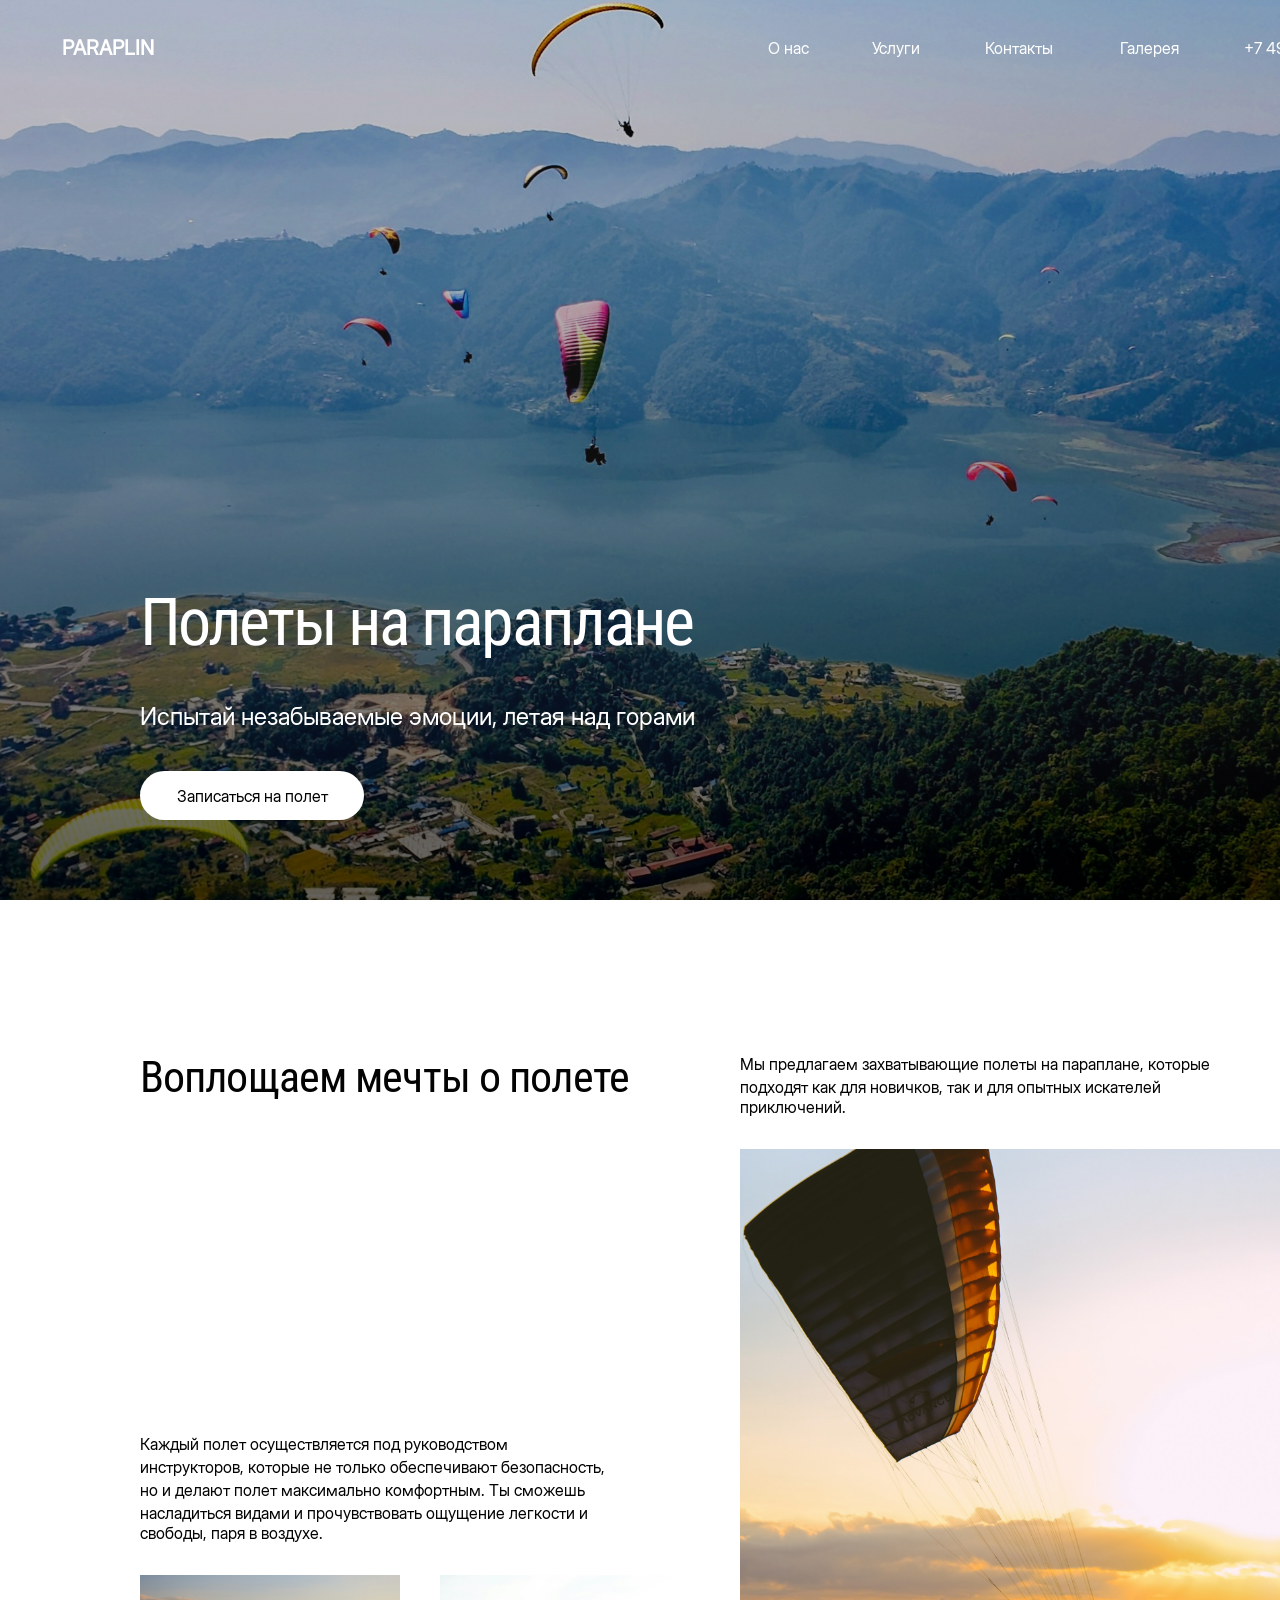
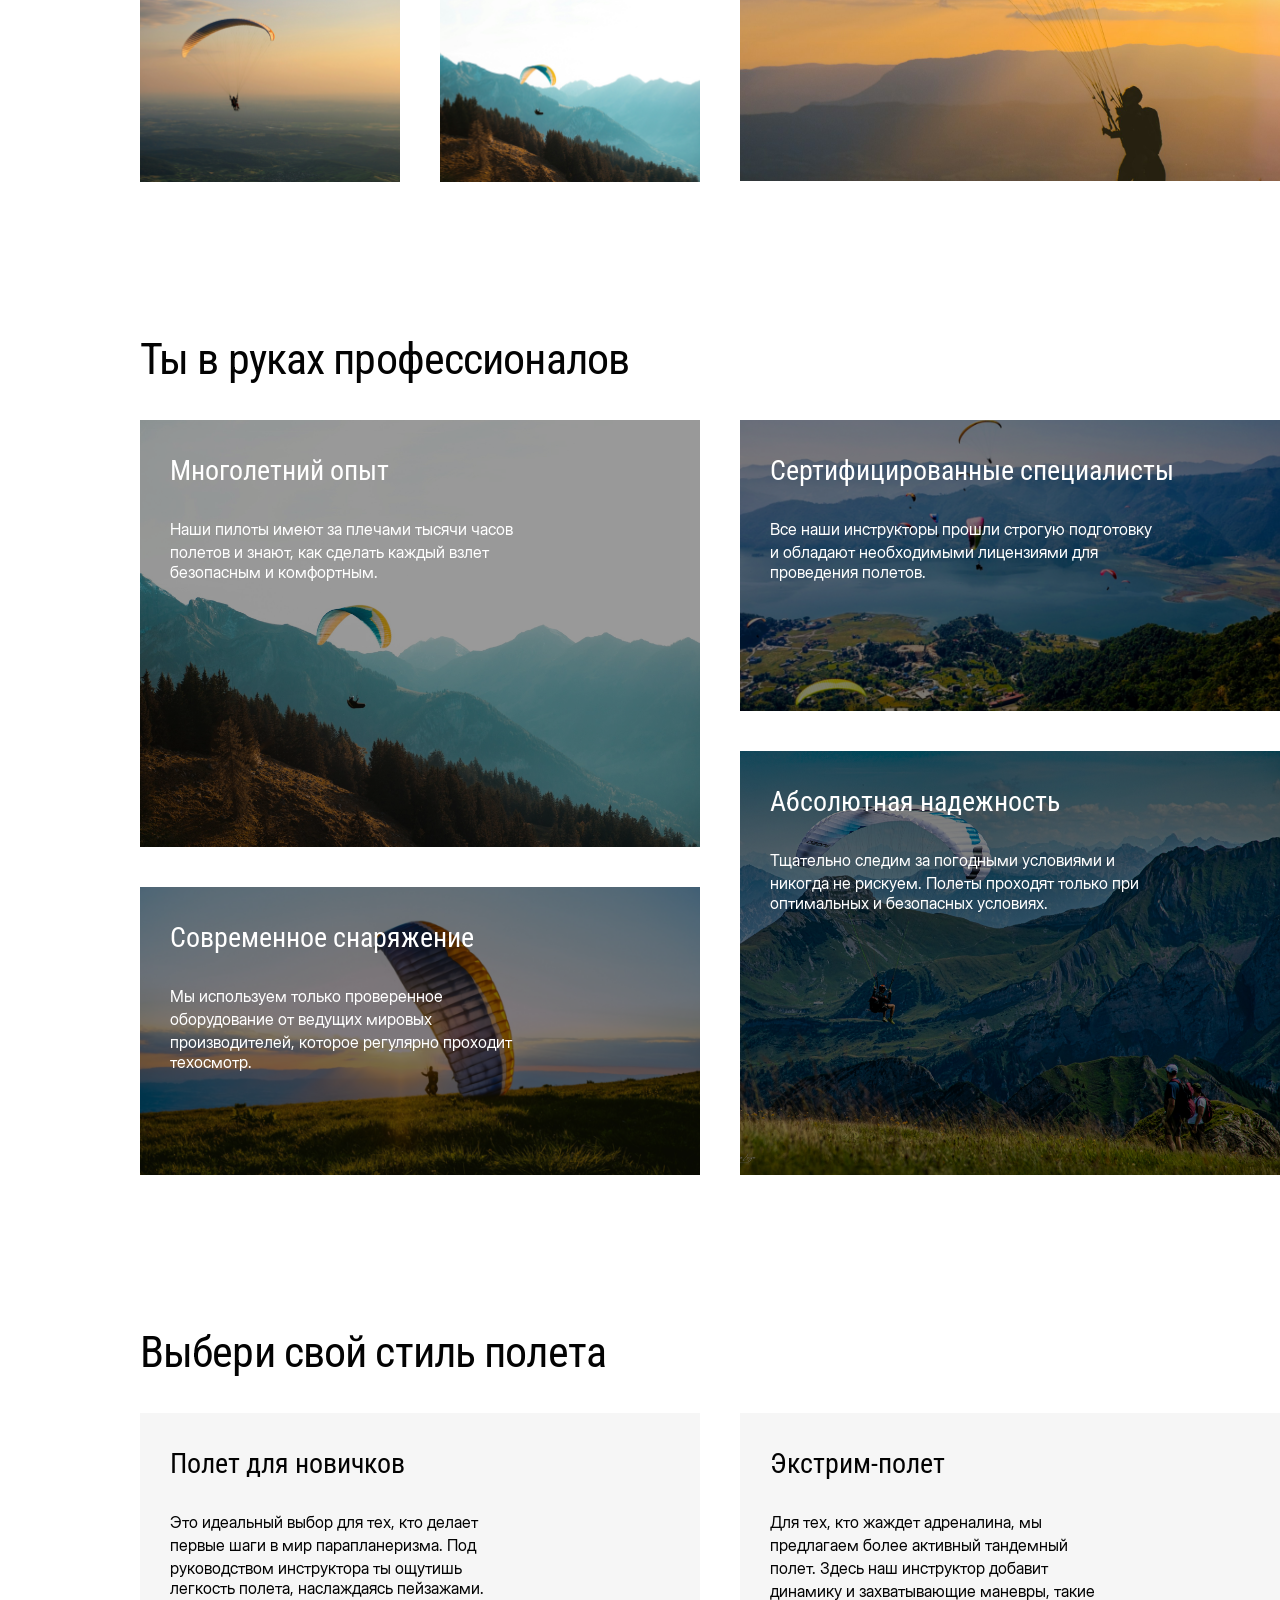
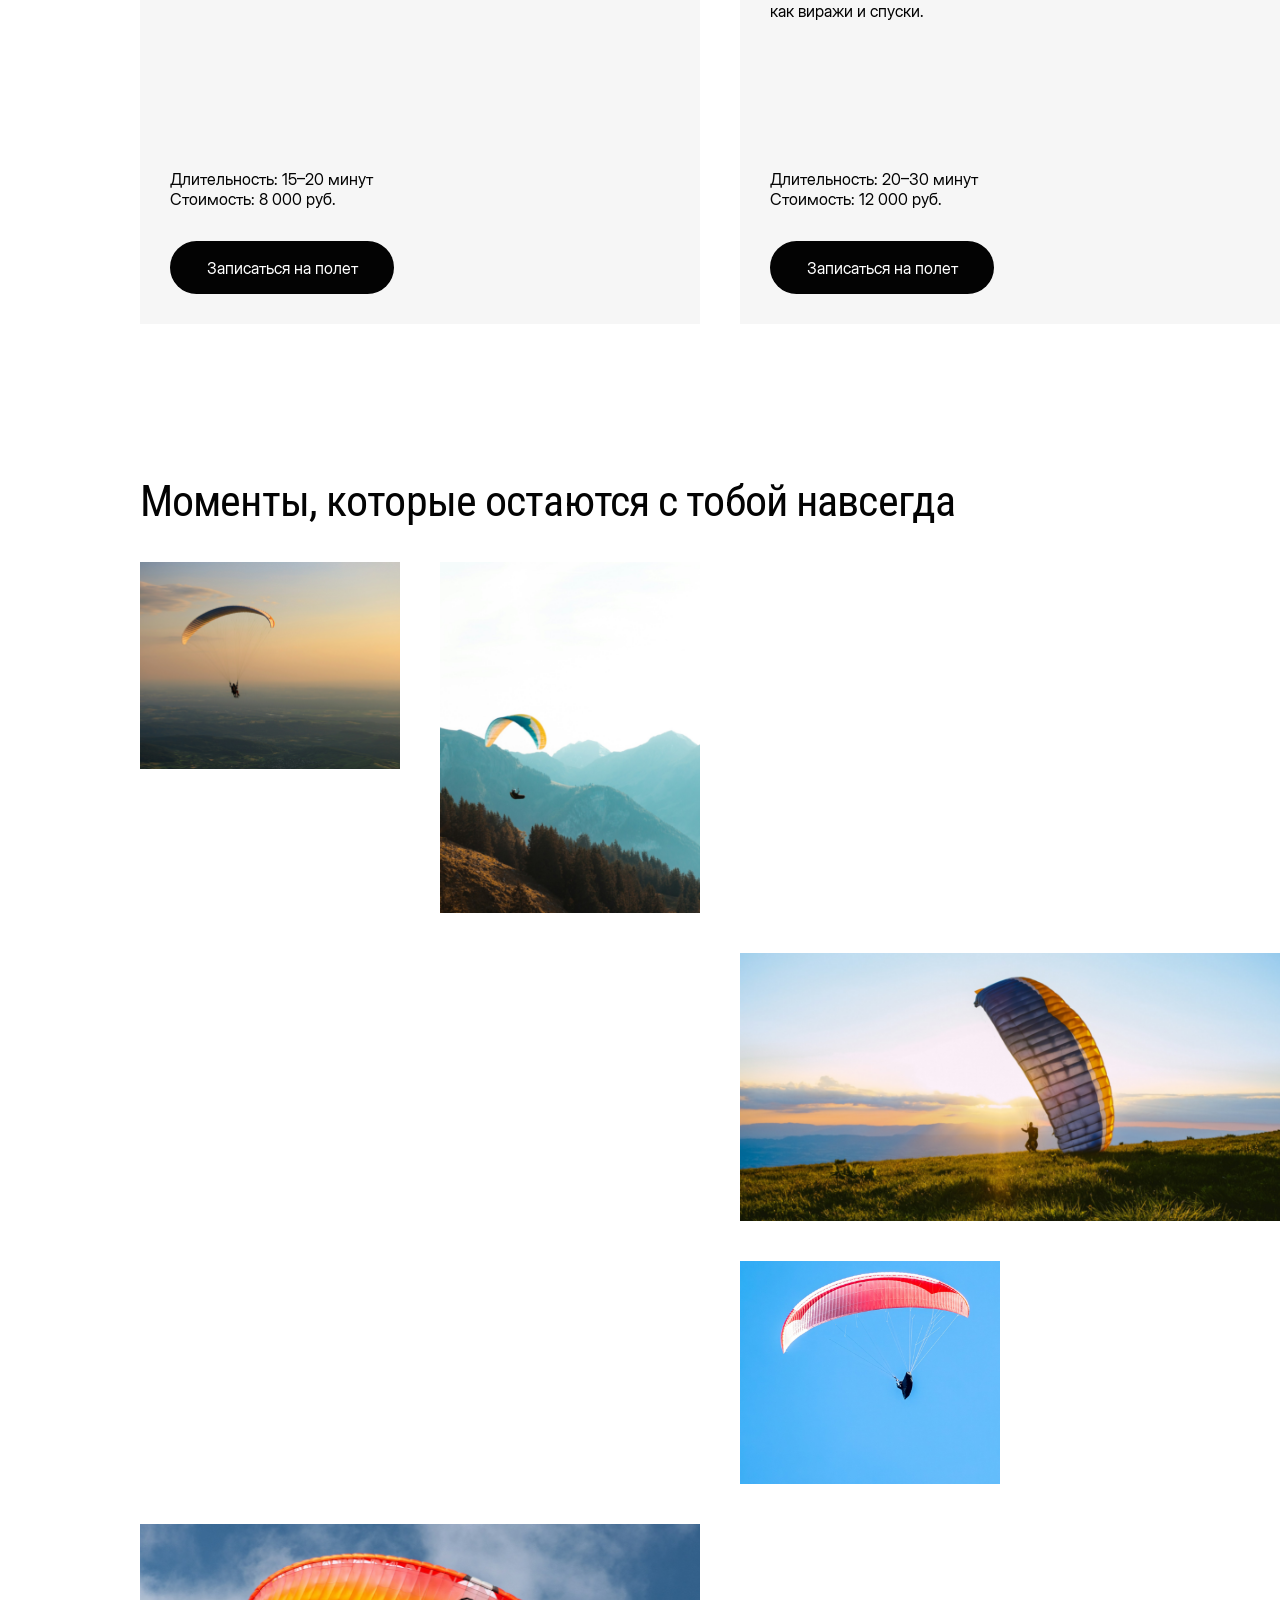
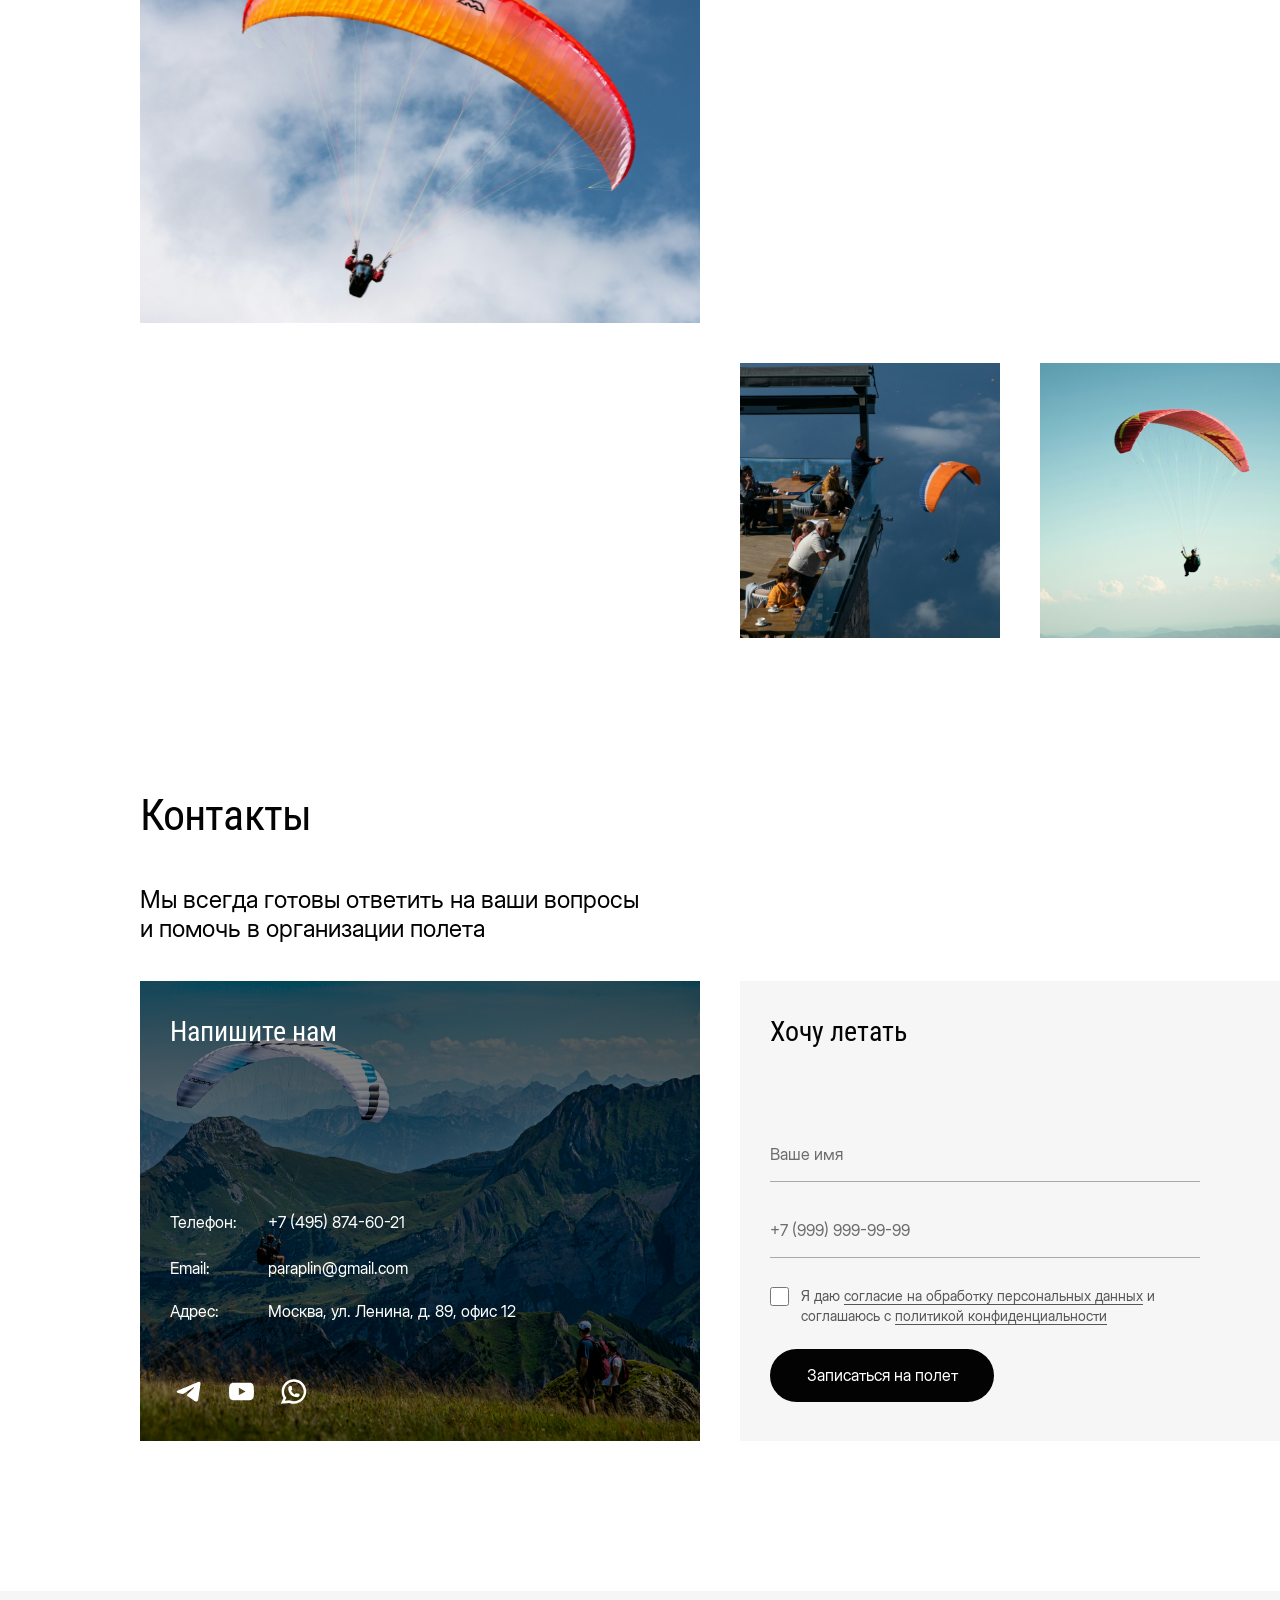
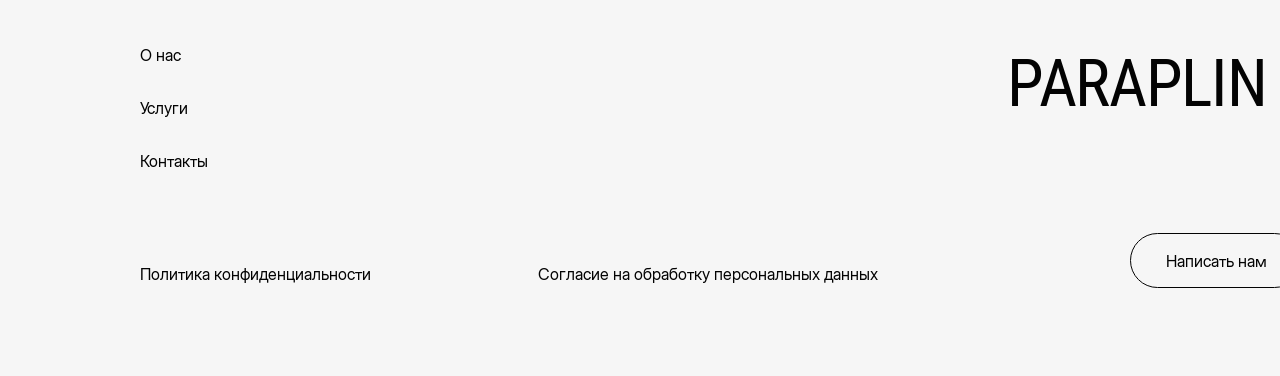
==== index.html @ c5537056 "Publish PARAPLIN desktop site" ====
<!doctype html><html lang="ru"><meta charset="utf-8"><meta name="viewport" content="width=1440"><title>PARAPLIN — полеты на параплане</title><link rel="stylesheet" href="style.css?v=4"><object class="hero-image" data="hero.svg" aria-hidden="true" tabindex="-1"></object><main><object class="art" data="art.svg" aria-hidden="true" tabindex="-1"></object><div class="anchor" id="about" style="top:845px"></div><div class="anchor" id="services" style="top:2735px"></div><div class="anchor" id="gallery" style="top:3480px"></div><div class="anchor" id="contact" style="top:5400px"></div><h1 class="copy hero-copy" style="left:140.0px;top:498.059px;font-size:66.0px;font-weight:400;color:white;font-family:Roboto Condensed,Arial,sans-serif;letter-spacing:-0.04em"><span style="left:0.0px;top:0.0px">Полеты на параплане</span></h1><p class="copy hero-copy" style="left:140.0px;top:578.227px;font-size:24.0px;font-weight:400;color:white;font-family:Inter,Arial,sans-serif;letter-spacing:0em"><span style="left:0.0px;top:0.0px">Испытай незабываемые эмоции, летая над горами</span></p><button type="button" data-book class="pill positioned-pill hero-copy" style="left:140px;top:624px;height:49px">Записаться на полет</button><a href="./" class="copy hero-copy" style="left:62.0px;top:55.2727px;font-size:20.0px;font-weight:bold;color:white;font-family:Inter,Arial,sans-serif;letter-spacing:0em"><span style="left:0.0px;top:0.0px">PARAPLIN</span></a><a href="#about" class="copy hero-copy" style="left:768.0px;top:53.8182px;font-size:16.0px;font-weight:400;color:white;font-family:Inter,Arial,sans-serif;letter-spacing:0em"><span style="left:0.0px;top:0.0px">О нас</span></a><a href="#services" class="copy hero-copy" style="left:872.0px;top:53.8182px;font-size:16.0px;font-weight:400;color:white;font-family:Inter,Arial,sans-serif;letter-spacing:0em"><span style="left:0.0px;top:0.0px">Услуги</span></a><a href="#contact" class="copy hero-copy" style="left:985.0px;top:53.8182px;font-size:16.0px;font-weight:400;color:white;font-family:Inter,Arial,sans-serif;letter-spacing:0em"><span style="left:0.0px;top:0.0px">Контакты</span></a><a href="#gallery" class="copy hero-copy" style="left:1120.0px;top:53.8182px;font-size:16.0px;font-weight:400;color:white;font-family:Inter,Arial,sans-serif;letter-spacing:0em"><span style="left:0.0px;top:0.0px">Галерея</span></a><a href="tel:+74997655645" class="copy hero-copy" style="left:1244.0px;top:53.8182px;font-size:16.0px;font-weight:400;color:white;font-family:Inter,Arial,sans-serif;letter-spacing:0em"><span style="left:0.0px;top:0.0px">+7 499 765 56 45 </span></a><p class="copy body-copy" style="left:740.0px;top:920.318px;font-size:16.0px;font-weight:400;color:#030303;font-family:Inter,Arial,sans-serif;letter-spacing:0em"><span style="left:0.0px;top:0.0px">Мы предлагаем захватывающие полеты на параплане, которые </span><span style="left:0.0px;top:23.0px">подходят как для новичков, так и для опытных искателей </span><span style="left:0.0px;top:46.0px">приключений. </span></p><p class="copy body-copy" style="left:140.0px;top:1300.32px;font-size:16.0px;font-weight:400;color:#030303;font-family:Inter,Arial,sans-serif;letter-spacing:0em"><span style="left:0.0px;top:0.0px">Каждый полет осуществляется под руководством </span><span style="left:0.0px;top:23.0px">инструкторов, которые не только обеспечивают безопасность, </span><span style="left:0.0px;top:46.0px">но и делают полет максимально комфортным. Ты сможешь </span><span style="left:0.0px;top:69.0px">насладиться видами и прочувствовать ощущение легкости и </span><span style="left:0.0px;top:92.0px">свободы, паря в воздухе.</span></p><h2 class="copy body-copy" style="left:140.0px;top:944.539px;font-size:44.0px;font-weight:400;color:#030303;font-family:Roboto Condensed,Arial,sans-serif;letter-spacing:-0.02em"><span style="left:0.0px;top:0.0px">Воплощаем мечты о полете</span></h2><h2 class="copy body-copy" style="left:140.0px;top:3568.54px;font-size:44.0px;font-weight:400;color:#030303;font-family:Roboto Condensed,Arial,sans-serif;letter-spacing:-0.02em"><span style="left:0.0px;top:0.0px">Моменты, которые остаются с тобой навсегда</span></h2><a href="#contact" class="copy body-copy" style="left:140.0px;top:5482.54px;font-size:44.0px;font-weight:400;color:#030303;font-family:Roboto Condensed,Arial,sans-serif;letter-spacing:-0.02em"><span style="left:0.0px;top:0.0px">Контакты</span></a><h2 class="copy body-copy" style="left:140.0px;top:1826.54px;font-size:44.0px;font-weight:400;color:#030303;font-family:Roboto Condensed,Arial,sans-serif;letter-spacing:-0.02em"><span style="left:0.0px;top:0.0px">Ты в руках профессионалов</span></h2><h2 class="copy body-copy" style="left:140.0px;top:2819.54px;font-size:44.0px;font-weight:400;color:#030303;font-family:Roboto Condensed,Arial,sans-serif;letter-spacing:-0.02em"><span style="left:0.0px;top:0.0px">Выбери свой стиль полета</span></h2><p class="copy body-copy" style="left:170.0px;top:1985.32px;font-size:16.0px;font-weight:400;color:white;font-family:Inter,Arial,sans-serif;letter-spacing:0em"><span style="left:0.0px;top:0.0px">Наши пилоты имеют за плечами тысячи часов </span><span style="left:0.0px;top:23.0px">полетов и знают, как сделать каждый взлет </span><span style="left:0.0px;top:46.0px">безопасным и комфортным.</span></p><p class="copy body-copy" style="left:170.0px;top:2452.32px;font-size:16.0px;font-weight:400;color:white;font-family:Inter,Arial,sans-serif;letter-spacing:0em"><span style="left:0.0px;top:0.0px">Мы используем только проверенное </span><span style="left:0.0px;top:23.0px">оборудование от ведущих мировых </span><span style="left:0.0px;top:46.0px">производителей, которое регулярно проходит </span><span style="left:0.0px;top:69.0px">техосмотр.</span></p><p class="copy body-copy" style="left:770.0px;top:1985.32px;font-size:16.0px;font-weight:400;color:white;font-family:Inter,Arial,sans-serif;letter-spacing:0em"><span style="left:0.0px;top:0.0px">Все наши инструкторы прошли строгую подготовку </span><span style="left:0.0px;top:23.0px">и обладают необходимыми лицензиями для </span><span style="left:0.0px;top:46.0px">проведения полетов.</span></p><p class="copy body-copy" style="left:770.0px;top:2316.32px;font-size:16.0px;font-weight:400;color:white;font-family:Inter,Arial,sans-serif;letter-spacing:0em"><span style="left:0.0px;top:0.0px">Тщательно следим за погодными условиями и </span><span style="left:0.0px;top:23.0px">никогда не рискуем. Полеты проходят только при </span><span style="left:0.0px;top:46.0px">оптимальных и безопасных условиях.</span></p><p class="copy body-copy" style="left:170.0px;top:1933.07px;font-size:28.0px;font-weight:400;color:white;font-family:Roboto Condensed,Arial,sans-serif;letter-spacing:0em"><span style="left:0.0px;top:0.0px">Многолетний опыт</span></p><p class="copy body-copy" style="left:170.0px;top:2400.07px;font-size:28.0px;font-weight:400;color:white;font-family:Roboto Condensed,Arial,sans-serif;letter-spacing:0em"><span style="left:0.0px;top:0.0px">Современное снаряжение</span></p><p class="copy body-copy" style="left:770.0px;top:1933.07px;font-size:28.0px;font-weight:400;color:white;font-family:Roboto Condensed,Arial,sans-serif;letter-spacing:0em"><span style="left:0.0px;top:0.0px">Сертифицированные специалисты</span></p><p class="copy body-copy" style="left:770.0px;top:2264.07px;font-size:28.0px;font-weight:400;color:white;font-family:Roboto Condensed,Arial,sans-serif;letter-spacing:0em"><span style="left:0.0px;top:0.0px">Абсолютная надежность</span></p><p class="copy body-copy" style="left:170.0px;top:2978.32px;font-size:16.0px;font-weight:400;color:#030303;font-family:Inter,Arial,sans-serif;letter-spacing:0em"><span style="left:0.0px;top:0.0px">Это идеальный выбор для тех, кто делает </span><span style="left:0.0px;top:23.0px">первые шаги в мир парапланеризма. Под </span><span style="left:0.0px;top:46.0px">руководством инструктора ты ощутишь </span><span style="left:0.0px;top:69.0px">легкость полета, наслаждаясь пейзажами.</span></p><p class="copy body-copy" style="left:170.0px;top:5881.32px;font-size:16.0px;font-weight:400;color:white;font-family:Inter,Arial,sans-serif;letter-spacing:0em"><span style="left:0.0px;top:0.0px">Телефон:</span></p><a href="tel:+74958746021" class="copy body-copy" style="left:268.0px;top:5881.32px;font-size:16.0px;font-weight:400;color:white;font-family:Inter,Arial,sans-serif;letter-spacing:0em"><span style="left:0.0px;top:0.0px">+7 (495) 874-60-21</span></a><a href="mailto:paraplin@gmail.com" class="copy body-copy" style="left:268.0px;top:5927.32px;font-size:16.0px;font-weight:400;color:white;font-family:Inter,Arial,sans-serif;letter-spacing:0em"><span style="left:0.0px;top:0.0px">paraplin@gmail.com</span></a><p class="copy body-copy" style="left:268.0px;top:5970.32px;font-size:16.0px;font-weight:400;color:white;font-family:Inter,Arial,sans-serif;letter-spacing:0em"><span style="left:0.0px;top:0.0px">Москва, ул. Ленина, д. 89, офис 12</span></p><p class="copy body-copy" style="left:170.0px;top:5927.32px;font-size:16.0px;font-weight:400;color:white;font-family:Inter,Arial,sans-serif;letter-spacing:0em"><span style="left:0.0px;top:0.0px">Email:</span></p><p class="copy body-copy" style="left:170.0px;top:5970.32px;font-size:16.0px;font-weight:400;color:white;font-family:Inter,Arial,sans-serif;letter-spacing:0em"><span style="left:0.0px;top:0.0px">Адрес:</span></p><p class="copy body-copy" style="left:770.0px;top:2978.32px;font-size:16.0px;font-weight:400;color:#030303;font-family:Inter,Arial,sans-serif;letter-spacing:0em"><span style="left:0.0px;top:0.0px">Для тех, кто жаждет адреналина, мы </span><span style="left:0.0px;top:23.0px">предлагаем более активный тандемный </span><span style="left:0.0px;top:46.0px">полет. Здесь наш инструктор добавит </span><span style="left:0.0px;top:69.0px">динамику и захватывающие маневры, такие </span><span style="left:0.0px;top:92.0px">как виражи и спуски.</span></p><p class="copy body-copy" style="left:140.0px;top:5555.23px;font-size:24.0px;font-weight:400;color:#030303;font-family:Inter,Arial,sans-serif;letter-spacing:0em"><span style="left:0.0px;top:0.0px">Мы всегда готовы ответить на ваши вопросы </span><span style="left:0.0px;top:35.0px">и помочь в организации полета</span></p><a href="#about" class="copy body-copy" style="left:140.0px;top:6314.32px;font-size:16.0px;font-weight:400;color:#030303;font-family:Inter,Arial,sans-serif;letter-spacing:0em"><span style="left:0.0px;top:0.0px">О нас </span></a><a href="./" class="copy body-copy" style="left:1007.0px;top:6359.06px;font-size:66.0px;font-weight:400;color:#030303;font-family:Roboto Condensed,Arial,sans-serif;letter-spacing:-0.02em"><span style="left:0.0px;top:0.0px">PARAPLIN</span></a><a href="#services" class="copy body-copy" style="left:140.0px;top:6367.32px;font-size:16.0px;font-weight:400;color:#030303;font-family:Inter,Arial,sans-serif;letter-spacing:0em"><span style="left:0.0px;top:0.0px">Услуги</span></a><a href="#contact" class="copy body-copy" style="left:140.0px;top:6420.32px;font-size:16.0px;font-weight:400;color:#030303;font-family:Inter,Arial,sans-serif;letter-spacing:0em"><span style="left:0.0px;top:0.0px">Контакты</span></a><a href="privacy.html" class="copy body-copy" style="left:140.0px;top:6533.32px;font-size:16.0px;font-weight:400;color:#030303;font-family:Inter,Arial,sans-serif;letter-spacing:0em"><span style="left:0.0px;top:0.0px">Политика конфиденциальности</span></a><a href="consent.html" class="copy body-copy" style="left:538.0px;top:6533.32px;font-size:16.0px;font-weight:400;color:#030303;font-family:Inter,Arial,sans-serif;letter-spacing:0em"><span style="left:0.0px;top:0.0px">Согласие на обработку персональных данных</span></a><p class="copy body-copy" style="left:170.0px;top:3235.32px;font-size:16.0px;font-weight:400;color:#030303;font-family:Inter,Arial,sans-serif;letter-spacing:0em"><span style="left:0.0px;top:0.0px">Длительность: 15–20 минут
</span><span style="left:0.0px;top:23.0px">Стоимость: 8 000 руб.</span></p><p class="copy body-copy" style="left:770.0px;top:3235.32px;font-size:16.0px;font-weight:400;color:#030303;font-family:Inter,Arial,sans-serif;letter-spacing:0em"><span style="left:0.0px;top:0.0px">Длительность: 20–30 минут
</span><span style="left:0.0px;top:23.0px">Стоимость: 12 000 руб.</span></p><p class="copy body-copy" style="left:170.0px;top:2926.07px;font-size:28.0px;font-weight:400;color:#030303;font-family:Roboto Condensed,Arial,sans-serif;letter-spacing:0em"><span style="left:0.0px;top:0.0px">Полет для новичков</span></p><p class="copy body-copy" style="left:770.0px;top:5694.07px;font-size:28.0px;font-weight:400;color:#030303;font-family:Roboto Condensed,Arial,sans-serif;letter-spacing:0em"><span style="left:0.0px;top:0.0px">Хочу летать</span></p><p class="copy body-copy" style="left:170.0px;top:5694.07px;font-size:28.0px;font-weight:400;color:white;font-family:Roboto Condensed,Arial,sans-serif;letter-spacing:0em"><span style="left:0.0px;top:0.0px">Напишите нам</span></p><p class="copy body-copy" style="left:770.0px;top:2926.07px;font-size:28.0px;font-weight:400;color:#030303;font-family:Roboto Condensed,Arial,sans-serif;letter-spacing:0em"><span style="left:0.0px;top:0.0px">Экстрим-полет</span></p><button type="button" data-book class="pill positioned-pill body-copy" style="left:170px;top:3294px;height:53px">Записаться на полет</button><button type="button" data-book class="pill positioned-pill body-copy" style="left:770px;top:3294px;height:53px">Записаться на полет</button><a href="mailto:paraplin@gmail.com" class="pill positioned-pill body-copy footer-cta" style="left:1130px;top:6486px">Написать нам</a><form id="booking" class="booking-form">
  <input name="name" type="text" autocomplete="name" aria-label="Ваше имя" placeholder="Ваше имя" required>
  <input name="phone" type="tel" inputmode="tel" autocomplete="tel" aria-label="Телефон" placeholder="+7 (999) 999-99-99" required>
  <label class="booking-consent">
    <input name="consent" type="checkbox" required>
    <span>Я даю <a href="consent.html">согласие на обработку персональных данных</a> и соглашаюсь с <a href="privacy.html">политикой конфиденциальности</a></span>
  </label>
  <button type="submit" class="pill">Записаться на полет</button>
  <p class="result" role="status"></p>
</form></main><dialog aria-labelledby="dialog-title"><form id="popup-booking"><button type="button" class="close" aria-label="Закрыть">×</button><h2 id="dialog-title">Записаться на полет</h2><p id="flight"></p><label>Ваше имя<input name="name" autocomplete="name" required></label><label>Телефон<input name="phone" type="tel" autocomplete="tel" required></label><label class="check"><input type="checkbox" required><span>Я даю <a href="consent.html">согласие на обработку персональных данных</a> и ознакомлен с <a href="privacy.html">политикой конфиденциальности</a></span></label><button class="pill" type="submit">Записаться на полет</button><p class="result" role="status"></p></form></dialog><script src="main.js?v=3"></script></html>
---- style.css ----
@font-face{font-family:Inter;src:url('inter.ttf')}
*{box-sizing:border-box}
html{scroll-behavior:smooth}
body{margin:0;background:white}
main{position:relative;width:1440px;height:6629px;margin:auto;overflow:hidden}
.art{position:absolute;inset:0;width:1440px;height:6629px;pointer-events:none}
.copy{position:absolute;margin:0;padding:0;white-space:pre;line-height:1;font-weight:400}
.copy span{display:block;position:static;white-space:pre}
a{color:inherit;text-decoration:none}
.document a:hover{text-decoration:underline}
@media(prefers-reduced-motion:reduce){html{scroll-behavior:auto}}

@font-face{font-family:"Roboto Condensed";src:url("roboto-condensed.ttf");font-weight:400}

:root { --hero-height: 100svh; --hero-offset: calc(var(--hero-height) - 753px); }
body { min-width:1440px; background:linear-gradient(to top,#f6f6f6 385px,white 385px); }
main { height:calc(6629px + var(--hero-offset)); }
.hero-image { position:absolute; inset:0 0 auto; min-width:1440px; height:var(--hero-height); background:center/cover no-repeat url('hero.svg'); }
.art { top:var(--hero-offset); clip-path:inset(753px 0 0); }
.body-copy,.anchor,.booking-form { translate:0 var(--hero-offset); }
.hero-copy:is(h1,p,.positioned-pill) { translate:0 var(--hero-offset); }
dialog { width:min(520px,calc(100vw - 40px)); border:0; border-radius:20px; padding:36px; font:16px/1.5 Inter,Arial,sans-serif; }
dialog::backdrop { background:#0008; }
dialog form,dialog label { display:grid;gap:8px; }
dialog form { gap:16px; }
dialog h2,dialog p { margin:0; }
dialog .close { position:absolute; top:10px;right:14px;background:none;border:0;font-size:26px;cursor:pointer; }
dialog input:not([type=checkbox]) { width:100%;padding:10px;font:inherit;border:1px solid #999;border-radius:6px; }
dialog .check { display:flex;align-items:flex-start;font-size:14px; }
dialog a,.document article a { text-decoration:underline; }
.pill { border:1px solid #030303;border-radius:999px;background:#030303;color:white;padding:12px 22px;font:inherit;cursor:pointer; }
.pill:hover,.pill:focus-visible { background:white;color:#030303; }
.result:empty,#flight:empty { display:none; }
@media(prefers-reduced-motion:no-preference){dialog[open]{animation:appear .22s ease-out}@keyframes appear{from{opacity:0;transform:translateY(8px)}}}
.document { min-width:0;background:white;font:16px/1.6 Inter,Arial,sans-serif; }
.document header,.document footer { display:flex;flex-wrap:wrap;justify-content:space-between;gap:24px;padding:22px max(24px,calc((100vw - 1160px)/2));background:#f6f6f6; }
.document nav { display:flex;gap:24px; }
.document article { margin:60px max(24px,calc((100vw - 1160px)/2));max-width:820px; }

.hero-image { width:100%;background:none;pointer-events:none; }


.anchor { position:absolute; }
p.copy,h1.copy,h2.copy { cursor:text; user-select:text; }
a.copy { cursor:pointer; transition:opacity .18s ease; }
a.copy:hover { opacity:.72; }
.pill { border-color:transparent; transition:background-color .2s,color .2s; }
.pill:hover,.pill:focus-visible { background:#f0f0f0; }
.positioned-pill {
  position:absolute; display:grid; place-items:center; width:224px;
  padding:0; font:400 16px Inter,Arial,sans-serif; text-align:center;
}
.positioned-pill.hero-copy { background:white; color:#030303; }
.positioned-pill.hero-copy:hover,.positioned-pill.hero-copy:focus-visible { background:#030303;color:white; }
.positioned-pill.footer-cta { width:172px;height:55px;background:transparent;color:#030303;border-color:#030303; }
.positioned-pill.footer-cta:hover,.positioned-pill.footer-cta:focus-visible { background:#030303;color:white;border-color:transparent; }
.booking-form {
  position:absolute;left:770px;top:5779px;width:430px;
  display:grid;gap:20px;font:400 16px/1.4 Inter,Arial,sans-serif;
}
.booking-form>input {
  height:56px;width:100%;padding:0;color:#030303;background:transparent;
  border:0;border-bottom:1px solid #a9a9a9;border-radius:0;font:inherit;
}
.booking-form>input::placeholder { color:#6d6d6d; }
.booking-form>input:focus { outline:0;border-color:#030303; }
.booking-consent { display:flex;gap:12px;align-items:flex-start;margin:8px 0 4px;color:#575757;font-size:14px; }
.booking-consent input { flex:none;width:19px;height:19px;margin:1px 0 0;accent-color:#030303; }
.booking-consent a { text-decoration:underline;text-underline-offset:3px; }
.booking-form .pill { justify-self:start;width:224px;height:53px;padding:0; }
.booking-form .result { margin:0;font-size:14px; }
.booking-form .result a { text-decoration:underline; }
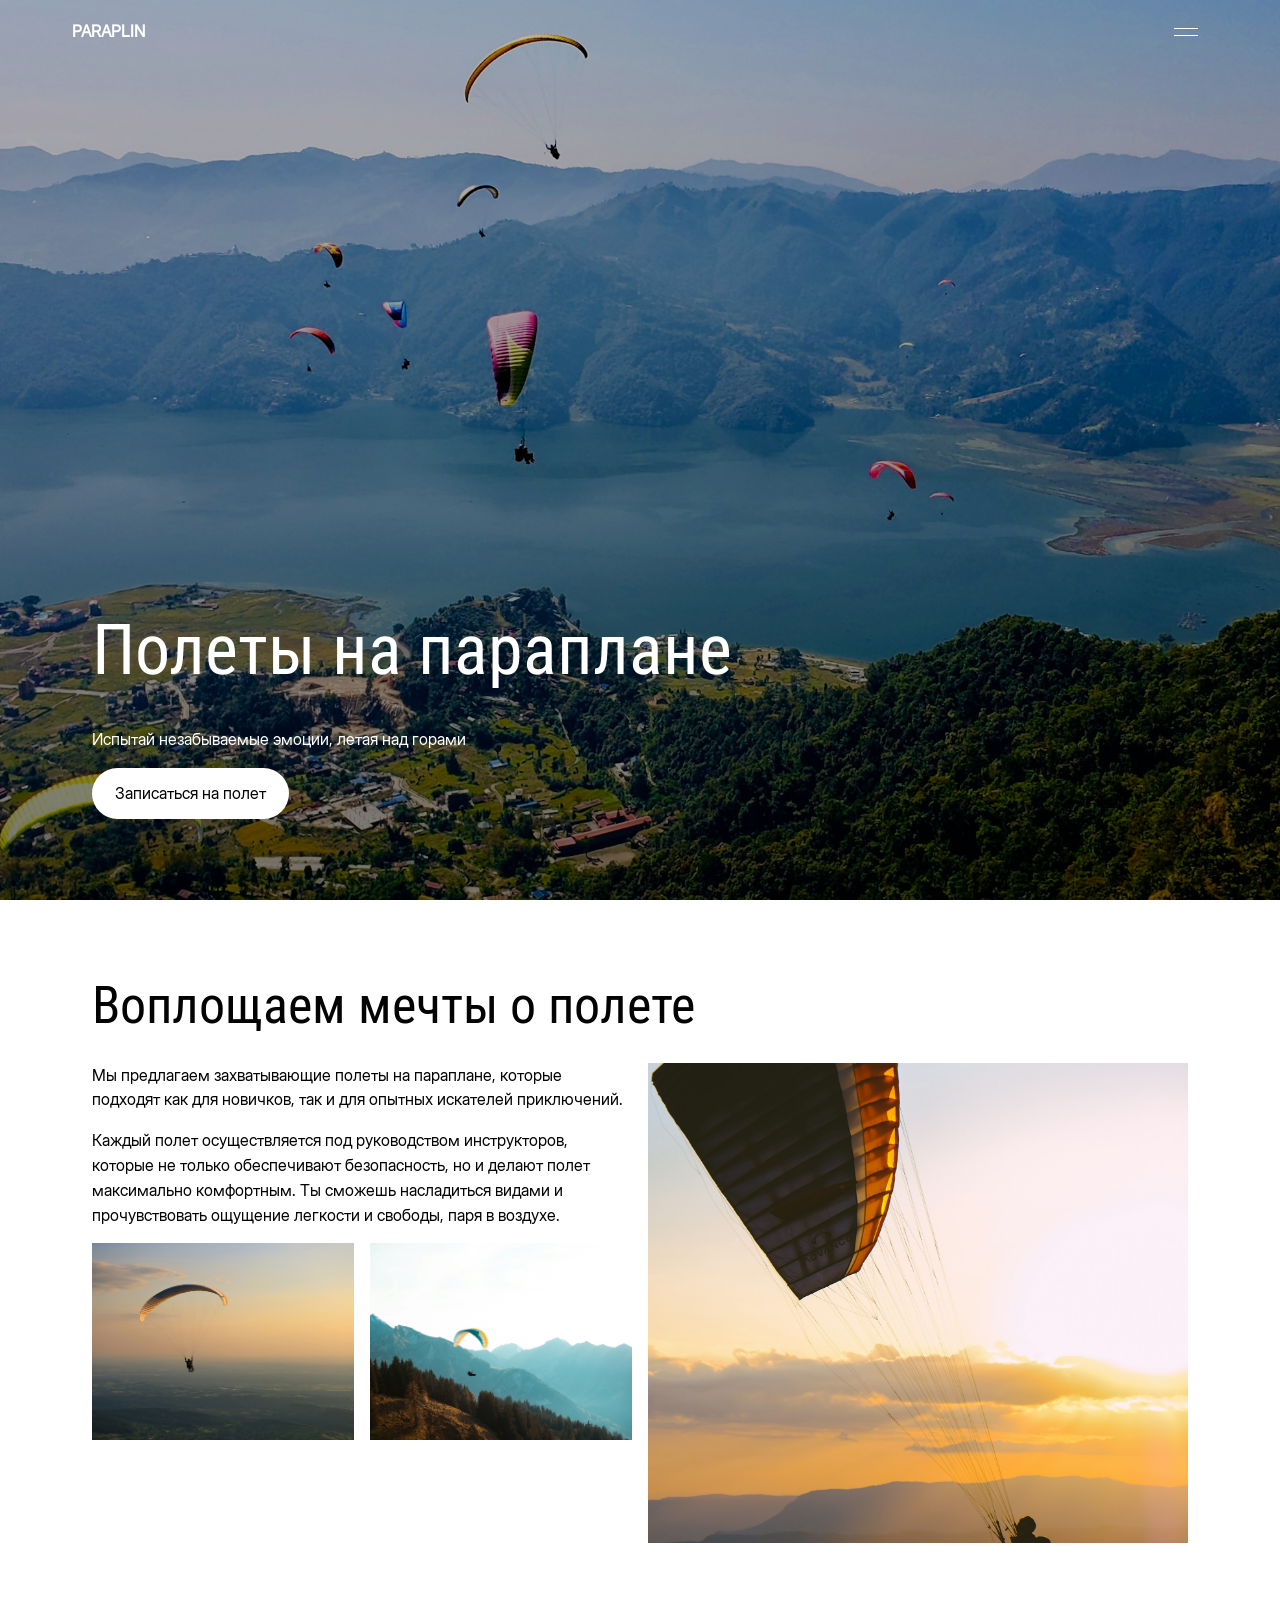
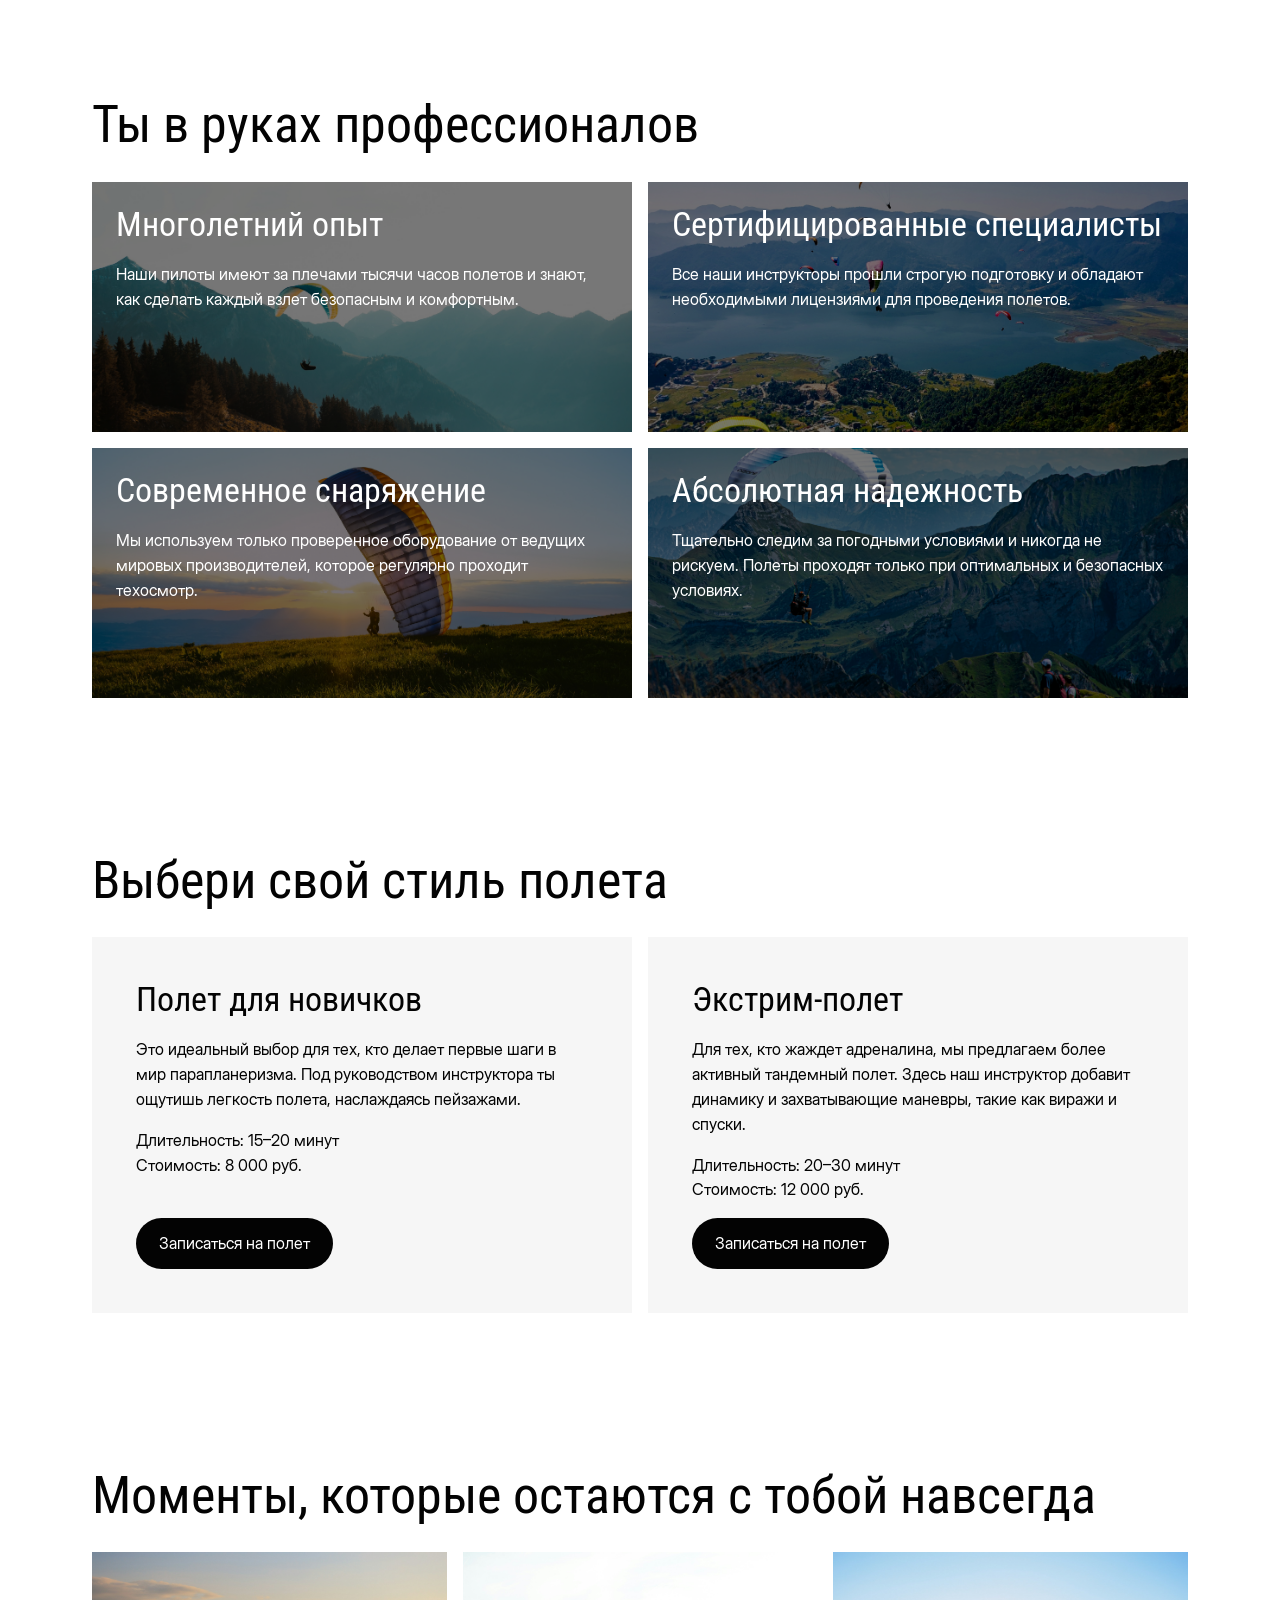
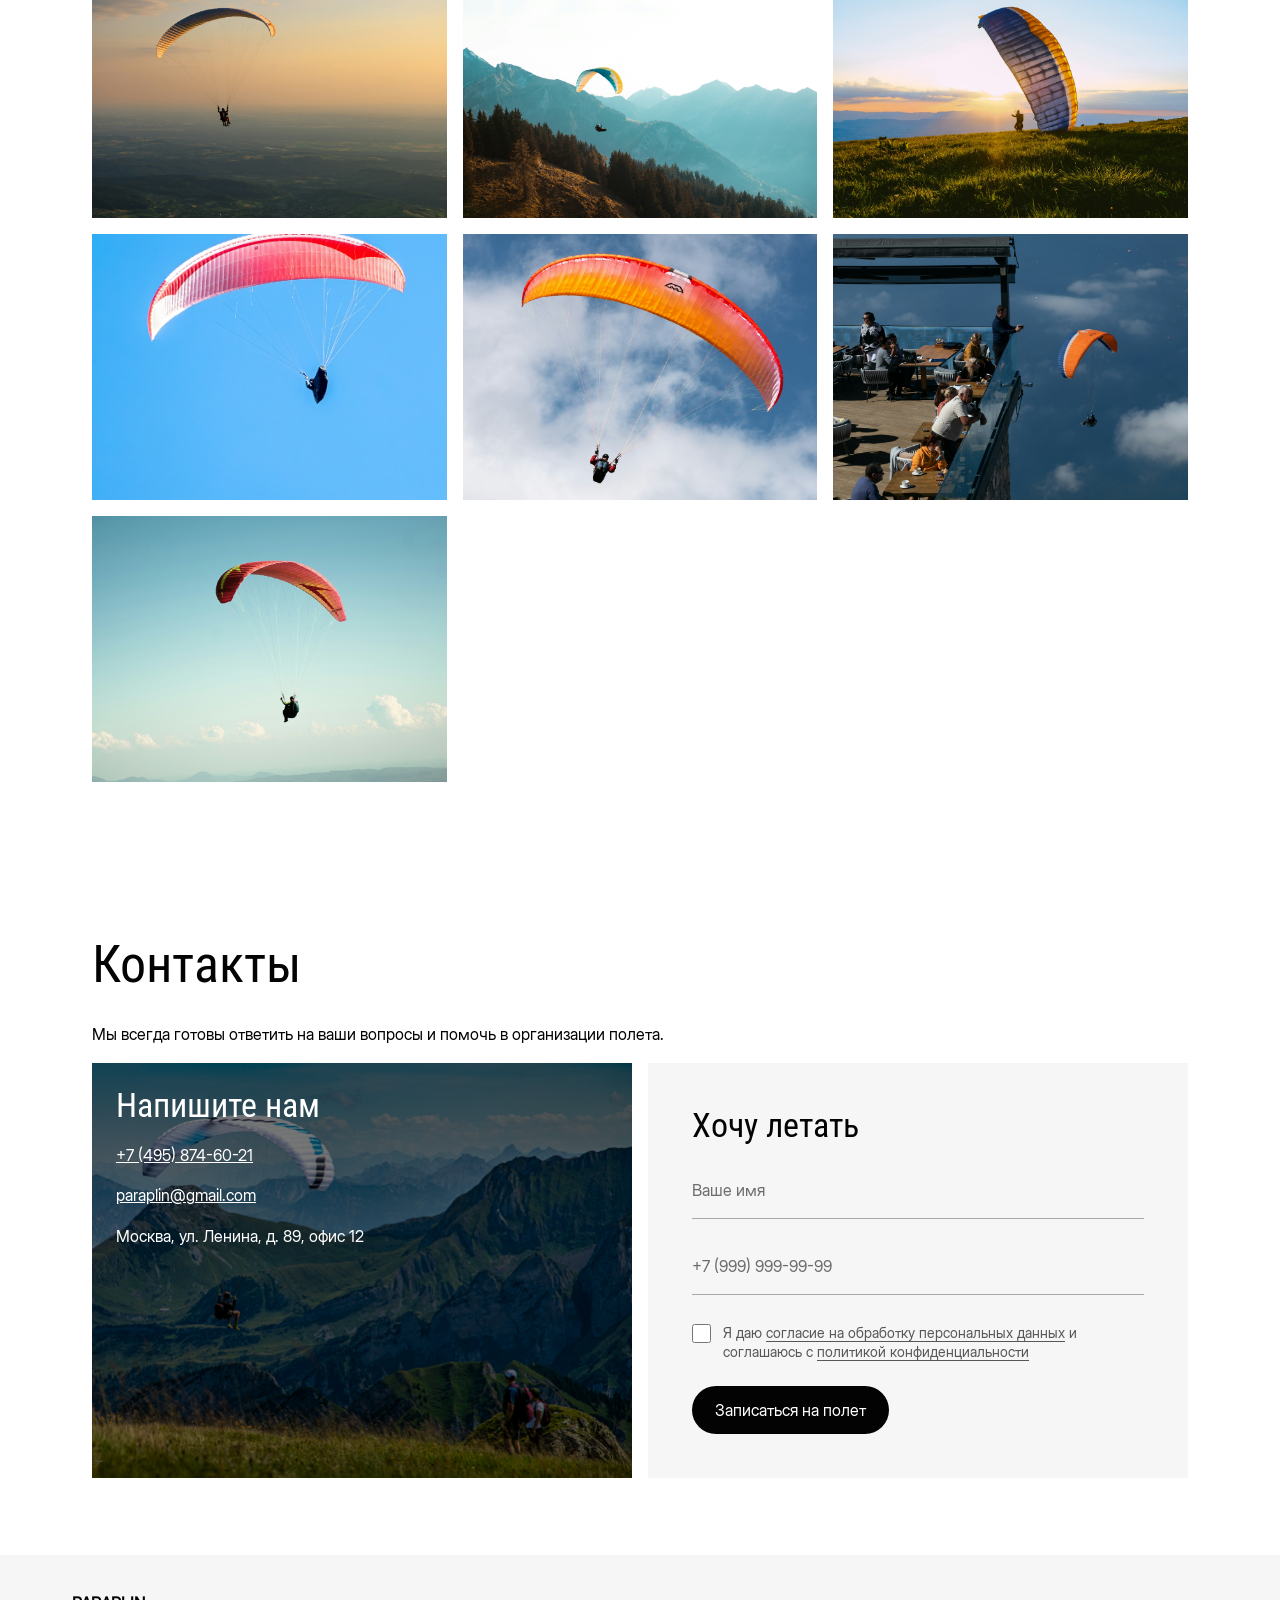
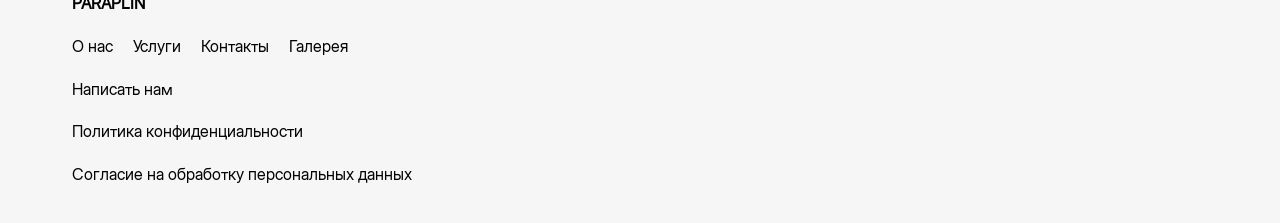
==== commit 625c11d6: "Add responsive layouts, sticky navigation and phone mask" ====
--- a/index.html
+++ b/index.html
@@ -1,6 +1,6 @@
-<!doctype html><html lang="ru"><meta charset="utf-8"><meta name="viewport" content="width=1440"><title>PARAPLIN — полеты на параплане</title><link rel="stylesheet" href="style.css?v=4"><object class="hero-image" data="hero.svg" aria-hidden="true" tabindex="-1"></object><main><object class="art" data="art.svg" aria-hidden="true" tabindex="-1"></object><div class="anchor" id="about" style="top:845px"></div><div class="anchor" id="services" style="top:2735px"></div><div class="anchor" id="gallery" style="top:3480px"></div><div class="anchor" id="contact" style="top:5400px"></div><h1 class="copy hero-copy" style="left:140.0px;top:498.059px;font-size:66.0px;font-weight:400;color:white;font-family:Roboto Condensed,Arial,sans-serif;letter-spacing:-0.04em"><span style="left:0.0px;top:0.0px">Полеты на параплане</span></h1><p class="copy hero-copy" style="left:140.0px;top:578.227px;font-size:24.0px;font-weight:400;color:white;font-family:Inter,Arial,sans-serif;letter-spacing:0em"><span style="left:0.0px;top:0.0px">Испытай незабываемые эмоции, летая над горами</span></p><button type="button" data-book class="pill positioned-pill hero-copy" style="left:140px;top:624px;height:49px">Записаться на полет</button><a href="./" class="copy hero-copy" style="left:62.0px;top:55.2727px;font-size:20.0px;font-weight:bold;color:white;font-family:Inter,Arial,sans-serif;letter-spacing:0em"><span style="left:0.0px;top:0.0px">PARAPLIN</span></a><a href="#about" class="copy hero-copy" style="left:768.0px;top:53.8182px;font-size:16.0px;font-weight:400;color:white;font-family:Inter,Arial,sans-serif;letter-spacing:0em"><span style="left:0.0px;top:0.0px">О нас</span></a><a href="#services" class="copy hero-copy" style="left:872.0px;top:53.8182px;font-size:16.0px;font-weight:400;color:white;font-family:Inter,Arial,sans-serif;letter-spacing:0em"><span style="left:0.0px;top:0.0px">Услуги</span></a><a href="#contact" class="copy hero-copy" style="left:985.0px;top:53.8182px;font-size:16.0px;font-weight:400;color:white;font-family:Inter,Arial,sans-serif;letter-spacing:0em"><span style="left:0.0px;top:0.0px">Контакты</span></a><a href="#gallery" class="copy hero-copy" style="left:1120.0px;top:53.8182px;font-size:16.0px;font-weight:400;color:white;font-family:Inter,Arial,sans-serif;letter-spacing:0em"><span style="left:0.0px;top:0.0px">Галерея</span></a><a href="tel:+74997655645" class="copy hero-copy" style="left:1244.0px;top:53.8182px;font-size:16.0px;font-weight:400;color:white;font-family:Inter,Arial,sans-serif;letter-spacing:0em"><span style="left:0.0px;top:0.0px">+7 499 765 56 45 </span></a><p class="copy body-copy" style="left:740.0px;top:920.318px;font-size:16.0px;font-weight:400;color:#030303;font-family:Inter,Arial,sans-serif;letter-spacing:0em"><span style="left:0.0px;top:0.0px">Мы предлагаем захватывающие полеты на параплане, которые </span><span style="left:0.0px;top:23.0px">подходят как для новичков, так и для опытных искателей </span><span style="left:0.0px;top:46.0px">приключений. </span></p><p class="copy body-copy" style="left:140.0px;top:1300.32px;font-size:16.0px;font-weight:400;color:#030303;font-family:Inter,Arial,sans-serif;letter-spacing:0em"><span style="left:0.0px;top:0.0px">Каждый полет осуществляется под руководством </span><span style="left:0.0px;top:23.0px">инструкторов, которые не только обеспечивают безопасность, </span><span style="left:0.0px;top:46.0px">но и делают полет максимально комфортным. Ты сможешь </span><span style="left:0.0px;top:69.0px">насладиться видами и прочувствовать ощущение легкости и </span><span style="left:0.0px;top:92.0px">свободы, паря в воздухе.</span></p><h2 class="copy body-copy" style="left:140.0px;top:944.539px;font-size:44.0px;font-weight:400;color:#030303;font-family:Roboto Condensed,Arial,sans-serif;letter-spacing:-0.02em"><span style="left:0.0px;top:0.0px">Воплощаем мечты о полете</span></h2><h2 class="copy body-copy" style="left:140.0px;top:3568.54px;font-size:44.0px;font-weight:400;color:#030303;font-family:Roboto Condensed,Arial,sans-serif;letter-spacing:-0.02em"><span style="left:0.0px;top:0.0px">Моменты, которые остаются с тобой навсегда</span></h2><a href="#contact" class="copy body-copy" style="left:140.0px;top:5482.54px;font-size:44.0px;font-weight:400;color:#030303;font-family:Roboto Condensed,Arial,sans-serif;letter-spacing:-0.02em"><span style="left:0.0px;top:0.0px">Контакты</span></a><h2 class="copy body-copy" style="left:140.0px;top:1826.54px;font-size:44.0px;font-weight:400;color:#030303;font-family:Roboto Condensed,Arial,sans-serif;letter-spacing:-0.02em"><span style="left:0.0px;top:0.0px">Ты в руках профессионалов</span></h2><h2 class="copy body-copy" style="left:140.0px;top:2819.54px;font-size:44.0px;font-weight:400;color:#030303;font-family:Roboto Condensed,Arial,sans-serif;letter-spacing:-0.02em"><span style="left:0.0px;top:0.0px">Выбери свой стиль полета</span></h2><p class="copy body-copy" style="left:170.0px;top:1985.32px;font-size:16.0px;font-weight:400;color:white;font-family:Inter,Arial,sans-serif;letter-spacing:0em"><span style="left:0.0px;top:0.0px">Наши пилоты имеют за плечами тысячи часов </span><span style="left:0.0px;top:23.0px">полетов и знают, как сделать каждый взлет </span><span style="left:0.0px;top:46.0px">безопасным и комфортным.</span></p><p class="copy body-copy" style="left:170.0px;top:2452.32px;font-size:16.0px;font-weight:400;color:white;font-family:Inter,Arial,sans-serif;letter-spacing:0em"><span style="left:0.0px;top:0.0px">Мы используем только проверенное </span><span style="left:0.0px;top:23.0px">оборудование от ведущих мировых </span><span style="left:0.0px;top:46.0px">производителей, которое регулярно проходит </span><span style="left:0.0px;top:69.0px">техосмотр.</span></p><p class="copy body-copy" style="left:770.0px;top:1985.32px;font-size:16.0px;font-weight:400;color:white;font-family:Inter,Arial,sans-serif;letter-spacing:0em"><span style="left:0.0px;top:0.0px">Все наши инструкторы прошли строгую подготовку </span><span style="left:0.0px;top:23.0px">и обладают необходимыми лицензиями для </span><span style="left:0.0px;top:46.0px">проведения полетов.</span></p><p class="copy body-copy" style="left:770.0px;top:2316.32px;font-size:16.0px;font-weight:400;color:white;font-family:Inter,Arial,sans-serif;letter-spacing:0em"><span style="left:0.0px;top:0.0px">Тщательно следим за погодными условиями и </span><span style="left:0.0px;top:23.0px">никогда не рискуем. Полеты проходят только при </span><span style="left:0.0px;top:46.0px">оптимальных и безопасных условиях.</span></p><p class="copy body-copy" style="left:170.0px;top:1933.07px;font-size:28.0px;font-weight:400;color:white;font-family:Roboto Condensed,Arial,sans-serif;letter-spacing:0em"><span style="left:0.0px;top:0.0px">Многолетний опыт</span></p><p class="copy body-copy" style="left:170.0px;top:2400.07px;font-size:28.0px;font-weight:400;color:white;font-family:Roboto Condensed,Arial,sans-serif;letter-spacing:0em"><span style="left:0.0px;top:0.0px">Современное снаряжение</span></p><p class="copy body-copy" style="left:770.0px;top:1933.07px;font-size:28.0px;font-weight:400;color:white;font-family:Roboto Condensed,Arial,sans-serif;letter-spacing:0em"><span style="left:0.0px;top:0.0px">Сертифицированные специалисты</span></p><p class="copy body-copy" style="left:770.0px;top:2264.07px;font-size:28.0px;font-weight:400;color:white;font-family:Roboto Condensed,Arial,sans-serif;letter-spacing:0em"><span style="left:0.0px;top:0.0px">Абсолютная надежность</span></p><p class="copy body-copy" style="left:170.0px;top:2978.32px;font-size:16.0px;font-weight:400;color:#030303;font-family:Inter,Arial,sans-serif;letter-spacing:0em"><span style="left:0.0px;top:0.0px">Это идеальный выбор для тех, кто делает </span><span style="left:0.0px;top:23.0px">первые шаги в мир парапланеризма. Под </span><span style="left:0.0px;top:46.0px">руководством инструктора ты ощутишь </span><span style="left:0.0px;top:69.0px">легкость полета, наслаждаясь пейзажами.</span></p><p class="copy body-copy" style="left:170.0px;top:5881.32px;font-size:16.0px;font-weight:400;color:white;font-family:Inter,Arial,sans-serif;letter-spacing:0em"><span style="left:0.0px;top:0.0px">Телефон:</span></p><a href="tel:+74958746021" class="copy body-copy" style="left:268.0px;top:5881.32px;font-size:16.0px;font-weight:400;color:white;font-family:Inter,Arial,sans-serif;letter-spacing:0em"><span style="left:0.0px;top:0.0px">+7 (495) 874-60-21</span></a><a href="mailto:paraplin@gmail.com" class="copy body-copy" style="left:268.0px;top:5927.32px;font-size:16.0px;font-weight:400;color:white;font-family:Inter,Arial,sans-serif;letter-spacing:0em"><span style="left:0.0px;top:0.0px">paraplin@gmail.com</span></a><p class="copy body-copy" style="left:268.0px;top:5970.32px;font-size:16.0px;font-weight:400;color:white;font-family:Inter,Arial,sans-serif;letter-spacing:0em"><span style="left:0.0px;top:0.0px">Москва, ул. Ленина, д. 89, офис 12</span></p><p class="copy body-copy" style="left:170.0px;top:5927.32px;font-size:16.0px;font-weight:400;color:white;font-family:Inter,Arial,sans-serif;letter-spacing:0em"><span style="left:0.0px;top:0.0px">Email:</span></p><p class="copy body-copy" style="left:170.0px;top:5970.32px;font-size:16.0px;font-weight:400;color:white;font-family:Inter,Arial,sans-serif;letter-spacing:0em"><span style="left:0.0px;top:0.0px">Адрес:</span></p><p class="copy body-copy" style="left:770.0px;top:2978.32px;font-size:16.0px;font-weight:400;color:#030303;font-family:Inter,Arial,sans-serif;letter-spacing:0em"><span style="left:0.0px;top:0.0px">Для тех, кто жаждет адреналина, мы </span><span style="left:0.0px;top:23.0px">предлагаем более активный тандемный </span><span style="left:0.0px;top:46.0px">полет. Здесь наш инструктор добавит </span><span style="left:0.0px;top:69.0px">динамику и захватывающие маневры, такие </span><span style="left:0.0px;top:92.0px">как виражи и спуски.</span></p><p class="copy body-copy" style="left:140.0px;top:5555.23px;font-size:24.0px;font-weight:400;color:#030303;font-family:Inter,Arial,sans-serif;letter-spacing:0em"><span style="left:0.0px;top:0.0px">Мы всегда готовы ответить на ваши вопросы </span><span style="left:0.0px;top:35.0px">и помочь в организации полета</span></p><a href="#about" class="copy body-copy" style="left:140.0px;top:6314.32px;font-size:16.0px;font-weight:400;color:#030303;font-family:Inter,Arial,sans-serif;letter-spacing:0em"><span style="left:0.0px;top:0.0px">О нас </span></a><a href="./" class="copy body-copy" style="left:1007.0px;top:6359.06px;font-size:66.0px;font-weight:400;color:#030303;font-family:Roboto Condensed,Arial,sans-serif;letter-spacing:-0.02em"><span style="left:0.0px;top:0.0px">PARAPLIN</span></a><a href="#services" class="copy body-copy" style="left:140.0px;top:6367.32px;font-size:16.0px;font-weight:400;color:#030303;font-family:Inter,Arial,sans-serif;letter-spacing:0em"><span style="left:0.0px;top:0.0px">Услуги</span></a><a href="#contact" class="copy body-copy" style="left:140.0px;top:6420.32px;font-size:16.0px;font-weight:400;color:#030303;font-family:Inter,Arial,sans-serif;letter-spacing:0em"><span style="left:0.0px;top:0.0px">Контакты</span></a><a href="privacy.html" class="copy body-copy" style="left:140.0px;top:6533.32px;font-size:16.0px;font-weight:400;color:#030303;font-family:Inter,Arial,sans-serif;letter-spacing:0em"><span style="left:0.0px;top:0.0px">Политика конфиденциальности</span></a><a href="consent.html" class="copy body-copy" style="left:538.0px;top:6533.32px;font-size:16.0px;font-weight:400;color:#030303;font-family:Inter,Arial,sans-serif;letter-spacing:0em"><span style="left:0.0px;top:0.0px">Согласие на обработку персональных данных</span></a><p class="copy body-copy" style="left:170.0px;top:3235.32px;font-size:16.0px;font-weight:400;color:#030303;font-family:Inter,Arial,sans-serif;letter-spacing:0em"><span style="left:0.0px;top:0.0px">Длительность: 15–20 минут
-</span><span style="left:0.0px;top:23.0px">Стоимость: 8 000 руб.</span></p><p class="copy body-copy" style="left:770.0px;top:3235.32px;font-size:16.0px;font-weight:400;color:#030303;font-family:Inter,Arial,sans-serif;letter-spacing:0em"><span style="left:0.0px;top:0.0px">Длительность: 20–30 минут
-</span><span style="left:0.0px;top:23.0px">Стоимость: 12 000 руб.</span></p><p class="copy body-copy" style="left:170.0px;top:2926.07px;font-size:28.0px;font-weight:400;color:#030303;font-family:Roboto Condensed,Arial,sans-serif;letter-spacing:0em"><span style="left:0.0px;top:0.0px">Полет для новичков</span></p><p class="copy body-copy" style="left:770.0px;top:5694.07px;font-size:28.0px;font-weight:400;color:#030303;font-family:Roboto Condensed,Arial,sans-serif;letter-spacing:0em"><span style="left:0.0px;top:0.0px">Хочу летать</span></p><p class="copy body-copy" style="left:170.0px;top:5694.07px;font-size:28.0px;font-weight:400;color:white;font-family:Roboto Condensed,Arial,sans-serif;letter-spacing:0em"><span style="left:0.0px;top:0.0px">Напишите нам</span></p><p class="copy body-copy" style="left:770.0px;top:2926.07px;font-size:28.0px;font-weight:400;color:#030303;font-family:Roboto Condensed,Arial,sans-serif;letter-spacing:0em"><span style="left:0.0px;top:0.0px">Экстрим-полет</span></p><button type="button" data-book class="pill positioned-pill body-copy" style="left:170px;top:3294px;height:53px">Записаться на полет</button><button type="button" data-book class="pill positioned-pill body-copy" style="left:770px;top:3294px;height:53px">Записаться на полет</button><a href="mailto:paraplin@gmail.com" class="pill positioned-pill body-copy footer-cta" style="left:1130px;top:6486px">Написать нам</a><form id="booking" class="booking-form">
+<!doctype html><html lang="ru"><meta charset="utf-8"><meta name="viewport" content="width=device-width,initial-scale=1"><title>PARAPLIN — полеты на параплане</title><link rel="stylesheet" href="style.css?v=5"><object class="hero-image" data="hero.svg" aria-hidden="true" tabindex="-1"></object><main class="desktop-layout"><object class="art" data="art.svg" aria-hidden="true" tabindex="-1"></object><div class="anchor" id="about" style="top:845px"></div><div class="anchor" id="services" style="top:2735px"></div><div class="anchor" id="gallery" style="top:3480px"></div><div class="anchor" id="contact" style="top:5400px"></div><h1 class="copy hero-copy" style="left:140.0px;top:498.059px;font-size:66.0px;font-weight:400;color:white;font-family:Roboto Condensed,Arial,sans-serif;letter-spacing:-0.04em"><span style="left:0.0px;top:0.0px">Полеты на параплане</span></h1><p class="copy hero-copy" style="left:140.0px;top:578.227px;font-size:24.0px;font-weight:400;color:white;font-family:Inter,Arial,sans-serif;letter-spacing:0em"><span style="left:0.0px;top:0.0px">Испытай незабываемые эмоции, летая над горами</span></p><button type="button" data-book class="pill positioned-pill hero-copy" style="left:140px;top:624px;height:49px">Записаться на полет</button><a href="./" class="copy hero-copy" style="left:62.0px;top:55.2727px;font-size:20.0px;font-weight:bold;color:white;font-family:Inter,Arial,sans-serif;letter-spacing:0em"><span style="left:0.0px;top:0.0px">PARAPLIN</span></a><a href="#about" class="copy hero-copy" style="left:768.0px;top:53.8182px;font-size:16.0px;font-weight:400;color:white;font-family:Inter,Arial,sans-serif;letter-spacing:0em"><span style="left:0.0px;top:0.0px">О нас</span></a><a href="#services" class="copy hero-copy" style="left:872.0px;top:53.8182px;font-size:16.0px;font-weight:400;color:white;font-family:Inter,Arial,sans-serif;letter-spacing:0em"><span style="left:0.0px;top:0.0px">Услуги</span></a><a href="#contact" class="copy hero-copy" style="left:985.0px;top:53.8182px;font-size:16.0px;font-weight:400;color:white;font-family:Inter,Arial,sans-serif;letter-spacing:0em"><span style="left:0.0px;top:0.0px">Контакты</span></a><a href="#gallery" class="copy hero-copy" style="left:1120.0px;top:53.8182px;font-size:16.0px;font-weight:400;color:white;font-family:Inter,Arial,sans-serif;letter-spacing:0em"><span style="left:0.0px;top:0.0px">Галерея</span></a><a href="tel:+74997655645" class="copy hero-copy" style="left:1244.0px;top:53.8182px;font-size:16.0px;font-weight:400;color:white;font-family:Inter,Arial,sans-serif;letter-spacing:0em"><span style="left:0.0px;top:0.0px">+7 499 765 56 45 </span></a><p class="copy body-copy" data-copy="about" style="left:740.0px;top:920.318px;font-size:16.0px;font-weight:400;color:#030303;font-family:Inter,Arial,sans-serif;letter-spacing:0em"><span style="left:0.0px;top:0.0px">Мы предлагаем захватывающие полеты на параплане, которые </span><span style="left:0.0px;top:23.0px">подходят как для новичков, так и для опытных искателей </span><span style="left:0.0px;top:46.0px">приключений. </span></p><p class="copy body-copy" data-copy="about" style="left:140.0px;top:1300.32px;font-size:16.0px;font-weight:400;color:#030303;font-family:Inter,Arial,sans-serif;letter-spacing:0em"><span style="left:0.0px;top:0.0px">Каждый полет осуществляется под руководством </span><span style="left:0.0px;top:23.0px">инструкторов, которые не только обеспечивают безопасность, </span><span style="left:0.0px;top:46.0px">но и делают полет максимально комфортным. Ты сможешь </span><span style="left:0.0px;top:69.0px">насладиться видами и прочувствовать ощущение легкости и </span><span style="left:0.0px;top:92.0px">свободы, паря в воздухе.</span></p><h2 class="copy body-copy" style="left:140.0px;top:944.539px;font-size:44.0px;font-weight:400;color:#030303;font-family:Roboto Condensed,Arial,sans-serif;letter-spacing:-0.02em"><span style="left:0.0px;top:0.0px">Воплощаем мечты о полете</span></h2><h2 class="copy body-copy" style="left:140.0px;top:3568.54px;font-size:44.0px;font-weight:400;color:#030303;font-family:Roboto Condensed,Arial,sans-serif;letter-spacing:-0.02em"><span style="left:0.0px;top:0.0px">Моменты, которые остаются с тобой навсегда</span></h2><a href="#contact" class="copy body-copy" style="left:140.0px;top:5482.54px;font-size:44.0px;font-weight:400;color:#030303;font-family:Roboto Condensed,Arial,sans-serif;letter-spacing:-0.02em"><span style="left:0.0px;top:0.0px">Контакты</span></a><h2 class="copy body-copy" style="left:140.0px;top:1826.54px;font-size:44.0px;font-weight:400;color:#030303;font-family:Roboto Condensed,Arial,sans-serif;letter-spacing:-0.02em"><span style="left:0.0px;top:0.0px">Ты в руках профессионалов</span></h2><h2 class="copy body-copy" style="left:140.0px;top:2819.54px;font-size:44.0px;font-weight:400;color:#030303;font-family:Roboto Condensed,Arial,sans-serif;letter-spacing:-0.02em"><span style="left:0.0px;top:0.0px">Выбери свой стиль полета</span></h2><p class="copy body-copy" data-copy="experience-description" style="left:170.0px;top:1985.32px;font-size:16.0px;font-weight:400;color:white;font-family:Inter,Arial,sans-serif;letter-spacing:0em"><span style="left:0.0px;top:0.0px">Наши пилоты имеют за плечами тысячи часов </span><span style="left:0.0px;top:23.0px">полетов и знают, как сделать каждый взлет </span><span style="left:0.0px;top:46.0px">безопасным и комфортным.</span></p><p class="copy body-copy" data-copy="equipment-description" style="left:170.0px;top:2452.32px;font-size:16.0px;font-weight:400;color:white;font-family:Inter,Arial,sans-serif;letter-spacing:0em"><span style="left:0.0px;top:0.0px">Мы используем только проверенное </span><span style="left:0.0px;top:23.0px">оборудование от ведущих мировых </span><span style="left:0.0px;top:46.0px">производителей, которое регулярно проходит </span><span style="left:0.0px;top:69.0px">техосмотр.</span></p><p class="copy body-copy" data-copy="instructors-description" style="left:770.0px;top:1985.32px;font-size:16.0px;font-weight:400;color:white;font-family:Inter,Arial,sans-serif;letter-spacing:0em"><span style="left:0.0px;top:0.0px">Все наши инструкторы прошли строгую подготовку </span><span style="left:0.0px;top:23.0px">и обладают необходимыми лицензиями для </span><span style="left:0.0px;top:46.0px">проведения полетов.</span></p><p class="copy body-copy" data-copy="safety-description" style="left:770.0px;top:2316.32px;font-size:16.0px;font-weight:400;color:white;font-family:Inter,Arial,sans-serif;letter-spacing:0em"><span style="left:0.0px;top:0.0px">Тщательно следим за погодными условиями и </span><span style="left:0.0px;top:23.0px">никогда не рискуем. Полеты проходят только при </span><span style="left:0.0px;top:46.0px">оптимальных и безопасных условиях.</span></p><p class="copy body-copy" data-copy="experience-title" style="left:170.0px;top:1933.07px;font-size:28.0px;font-weight:400;color:white;font-family:Roboto Condensed,Arial,sans-serif;letter-spacing:0em"><span style="left:0.0px;top:0.0px">Многолетний опыт</span></p><p class="copy body-copy" data-copy="equipment-title" style="left:170.0px;top:2400.07px;font-size:28.0px;font-weight:400;color:white;font-family:Roboto Condensed,Arial,sans-serif;letter-spacing:0em"><span style="left:0.0px;top:0.0px">Современное снаряжение</span></p><p class="copy body-copy" data-copy="instructors-title" style="left:770.0px;top:1933.07px;font-size:28.0px;font-weight:400;color:white;font-family:Roboto Condensed,Arial,sans-serif;letter-spacing:0em"><span style="left:0.0px;top:0.0px">Сертифицированные специалисты</span></p><p class="copy body-copy" data-copy="safety-title" style="left:770.0px;top:2264.07px;font-size:28.0px;font-weight:400;color:white;font-family:Roboto Condensed,Arial,sans-serif;letter-spacing:0em"><span style="left:0.0px;top:0.0px">Абсолютная надежность</span></p><p class="copy body-copy" data-copy="beginner-description" style="left:170.0px;top:2978.32px;font-size:16.0px;font-weight:400;color:#030303;font-family:Inter,Arial,sans-serif;letter-spacing:0em"><span style="left:0.0px;top:0.0px">Это идеальный выбор для тех, кто делает </span><span style="left:0.0px;top:23.0px">первые шаги в мир парапланеризма. Под </span><span style="left:0.0px;top:46.0px">руководством инструктора ты ощутишь </span><span style="left:0.0px;top:69.0px">легкость полета, наслаждаясь пейзажами.</span></p><p class="copy body-copy" style="left:170.0px;top:5881.32px;font-size:16.0px;font-weight:400;color:white;font-family:Inter,Arial,sans-serif;letter-spacing:0em"><span style="left:0.0px;top:0.0px">Телефон:</span></p><a href="tel:+74958746021" class="copy body-copy" style="left:268.0px;top:5881.32px;font-size:16.0px;font-weight:400;color:white;font-family:Inter,Arial,sans-serif;letter-spacing:0em"><span style="left:0.0px;top:0.0px">+7 (495) 874-60-21</span></a><a href="mailto:paraplin@gmail.com" class="copy body-copy" style="left:268.0px;top:5927.32px;font-size:16.0px;font-weight:400;color:white;font-family:Inter,Arial,sans-serif;letter-spacing:0em"><span style="left:0.0px;top:0.0px">paraplin@gmail.com</span></a><p class="copy body-copy" style="left:268.0px;top:5970.32px;font-size:16.0px;font-weight:400;color:white;font-family:Inter,Arial,sans-serif;letter-spacing:0em"><span style="left:0.0px;top:0.0px">Москва, ул. Ленина, д. 89, офис 12</span></p><p class="copy body-copy" style="left:170.0px;top:5927.32px;font-size:16.0px;font-weight:400;color:white;font-family:Inter,Arial,sans-serif;letter-spacing:0em"><span style="left:0.0px;top:0.0px">Email:</span></p><p class="copy body-copy" style="left:170.0px;top:5970.32px;font-size:16.0px;font-weight:400;color:white;font-family:Inter,Arial,sans-serif;letter-spacing:0em"><span style="left:0.0px;top:0.0px">Адрес:</span></p><p class="copy body-copy" data-copy="extreme-description" style="left:770.0px;top:2978.32px;font-size:16.0px;font-weight:400;color:#030303;font-family:Inter,Arial,sans-serif;letter-spacing:0em"><span style="left:0.0px;top:0.0px">Для тех, кто жаждет адреналина, мы </span><span style="left:0.0px;top:23.0px">предлагаем более активный тандемный </span><span style="left:0.0px;top:46.0px">полет. Здесь наш инструктор добавит </span><span style="left:0.0px;top:69.0px">динамику и захватывающие маневры, такие </span><span style="left:0.0px;top:92.0px">как виражи и спуски.</span></p><p class="copy body-copy" style="left:140.0px;top:5555.23px;font-size:24.0px;font-weight:400;color:#030303;font-family:Inter,Arial,sans-serif;letter-spacing:0em"><span style="left:0.0px;top:0.0px">Мы всегда готовы ответить на ваши вопросы </span><span style="left:0.0px;top:35.0px">и помочь в организации полета</span></p><a href="#about" class="copy body-copy" style="left:140.0px;top:6314.32px;font-size:16.0px;font-weight:400;color:#030303;font-family:Inter,Arial,sans-serif;letter-spacing:0em"><span style="left:0.0px;top:0.0px">О нас </span></a><a href="./" class="copy body-copy" style="left:1007.0px;top:6359.06px;font-size:66.0px;font-weight:400;color:#030303;font-family:Roboto Condensed,Arial,sans-serif;letter-spacing:-0.02em"><span style="left:0.0px;top:0.0px">PARAPLIN</span></a><a href="#services" class="copy body-copy" style="left:140.0px;top:6367.32px;font-size:16.0px;font-weight:400;color:#030303;font-family:Inter,Arial,sans-serif;letter-spacing:0em"><span style="left:0.0px;top:0.0px">Услуги</span></a><a href="#contact" class="copy body-copy" style="left:140.0px;top:6420.32px;font-size:16.0px;font-weight:400;color:#030303;font-family:Inter,Arial,sans-serif;letter-spacing:0em"><span style="left:0.0px;top:0.0px">Контакты</span></a><a href="privacy.html" class="copy body-copy" style="left:140.0px;top:6533.32px;font-size:16.0px;font-weight:400;color:#030303;font-family:Inter,Arial,sans-serif;letter-spacing:0em"><span style="left:0.0px;top:0.0px">Политика конфиденциальности</span></a><a href="consent.html" class="copy body-copy" style="left:538.0px;top:6533.32px;font-size:16.0px;font-weight:400;color:#030303;font-family:Inter,Arial,sans-serif;letter-spacing:0em"><span style="left:0.0px;top:0.0px">Согласие на обработку персональных данных</span></a><p class="copy body-copy" data-copy="beginner-details" style="left:170.0px;top:3235.32px;font-size:16.0px;font-weight:400;color:#030303;font-family:Inter,Arial,sans-serif;letter-spacing:0em"><span style="left:0.0px;top:0.0px">Длительность: 15–20 минут
+</span><span style="left:0.0px;top:23.0px">Стоимость: 8 000 руб.</span></p><p class="copy body-copy" data-copy="extreme-details" style="left:770.0px;top:3235.32px;font-size:16.0px;font-weight:400;color:#030303;font-family:Inter,Arial,sans-serif;letter-spacing:0em"><span style="left:0.0px;top:0.0px">Длительность: 20–30 минут
+</span><span style="left:0.0px;top:23.0px">Стоимость: 12 000 руб.</span></p><p class="copy body-copy" data-copy="beginner-title" style="left:170.0px;top:2926.07px;font-size:28.0px;font-weight:400;color:#030303;font-family:Roboto Condensed,Arial,sans-serif;letter-spacing:0em"><span style="left:0.0px;top:0.0px">Полет для новичков</span></p><p class="copy body-copy" style="left:770.0px;top:5694.07px;font-size:28.0px;font-weight:400;color:#030303;font-family:Roboto Condensed,Arial,sans-serif;letter-spacing:0em"><span style="left:0.0px;top:0.0px">Хочу летать</span></p><p class="copy body-copy" style="left:170.0px;top:5694.07px;font-size:28.0px;font-weight:400;color:white;font-family:Roboto Condensed,Arial,sans-serif;letter-spacing:0em"><span style="left:0.0px;top:0.0px">Напишите нам</span></p><p class="copy body-copy" data-copy="extreme-title" style="left:770.0px;top:2926.07px;font-size:28.0px;font-weight:400;color:#030303;font-family:Roboto Condensed,Arial,sans-serif;letter-spacing:0em"><span style="left:0.0px;top:0.0px">Экстрим-полет</span></p><button type="button" data-book class="pill positioned-pill body-copy" style="left:170px;top:3294px;height:53px">Записаться на полет</button><button type="button" data-book class="pill positioned-pill body-copy" style="left:770px;top:3294px;height:53px">Записаться на полет</button><a href="mailto:paraplin@gmail.com" class="pill positioned-pill body-copy footer-cta" style="left:1130px;top:6486px">Написать нам</a><form id="booking" class="booking-form">
   <input name="name" type="text" autocomplete="name" aria-label="Ваше имя" placeholder="Ваше имя" required>
   <input name="phone" type="tel" inputmode="tel" autocomplete="tel" aria-label="Телефон" placeholder="+7 (999) 999-99-99" required>
   <label class="booking-consent">
@@ -9,4 +9,4 @@
   </label>
   <button type="submit" class="pill">Записаться на полет</button>
   <p class="result" role="status"></p>
-</form></main><dialog aria-labelledby="dialog-title"><form id="popup-booking"><button type="button" class="close" aria-label="Закрыть">×</button><h2 id="dialog-title">Записаться на полет</h2><p id="flight"></p><label>Ваше имя<input name="name" autocomplete="name" required></label><label>Телефон<input name="phone" type="tel" autocomplete="tel" required></label><label class="check"><input type="checkbox" required><span>Я даю <a href="consent.html">согласие на обработку персональных данных</a> и ознакомлен с <a href="privacy.html">политикой конфиденциальности</a></span></label><button class="pill" type="submit">Записаться на полет</button><p class="result" role="status"></p></form></dialog><script src="main.js?v=3"></script></html>+</form></main><dialog aria-labelledby="dialog-title"><form id="popup-booking"><button type="button" class="close" aria-label="Закрыть">×</button><h2 id="dialog-title">Записаться на полет</h2><p id="flight"></p><label>Ваше имя<input name="name" autocomplete="name" required></label><label>Телефон<input name="phone" type="tel" inputmode="tel" autocomplete="tel" placeholder="+7 (999) 999-99-99" required></label><label class="check"><input type="checkbox" required><span>Я даю <a href="consent.html">согласие на обработку персональных данных</a> и ознакомлен с <a href="privacy.html">политикой конфиденциальности</a></span></label><button class="pill" type="submit">Записаться на полет</button><p class="result" role="status"></p></form></dialog><script src="main.js?v=4"></script></html>
--- a/style.css
+++ b/style.css
@@ -13,9 +13,9 @@
 @font-face{font-family:"Roboto Condensed";src:url("roboto-condensed.ttf");font-weight:400}
 
 :root { --hero-height: 100svh; --hero-offset: calc(var(--hero-height) - 753px); }
-body { min-width:1440px; background:linear-gradient(to top,#f6f6f6 385px,white 385px); }
-main { height:calc(6629px + var(--hero-offset)); }
-.hero-image { position:absolute; inset:0 0 auto; min-width:1440px; height:var(--hero-height); background:center/cover no-repeat url('hero.svg'); }
+body { background:linear-gradient(to top,#f6f6f6 385px,white 385px); }
+main { max-width:100%; height:calc(6629px + var(--hero-offset)); }
+.hero-image { position:absolute; inset:0 0 auto; width:100%; height:var(--hero-height); pointer-events:none; }
 .art { top:var(--hero-offset); clip-path:inset(753px 0 0); }
 .body-copy,.anchor,.booking-form { translate:0 var(--hero-offset); }
 .hero-copy:is(h1,p,.positioned-pill) { translate:0 var(--hero-offset); }
@@ -34,11 +34,8 @@
 @media(prefers-reduced-motion:no-preference){dialog[open]{animation:appear .22s ease-out}@keyframes appear{from{opacity:0;transform:translateY(8px)}}}
 .document { min-width:0;background:white;font:16px/1.6 Inter,Arial,sans-serif; }
 .document header,.document footer { display:flex;flex-wrap:wrap;justify-content:space-between;gap:24px;padding:22px max(24px,calc((100vw - 1160px)/2));background:#f6f6f6; }
-.document nav { display:flex;gap:24px; }
+.document nav { display:flex;flex-wrap:wrap;gap:12px 24px; }
 .document article { margin:60px max(24px,calc((100vw - 1160px)/2));max-width:820px; }
-
-.hero-image { width:100%;background:none;pointer-events:none; }
-
 
 .anchor { position:absolute; }
 p.copy,h1.copy,h2.copy { cursor:text; user-select:text; }
@@ -70,3 +67,76 @@
 .booking-form .pill { justify-self:start;width:224px;height:53px;padding:0; }
 .booking-form .result { margin:0;font-size:14px; }
 .booking-form .result a { text-decoration:underline; }
+
+.anchor,.flight-section { scroll-margin-top:78px; }
+.flight-sticky {
+  position:fixed;inset:0 0 auto;z-index:10;background:white;border-bottom:1px solid #b7b7b7;
+  visibility:hidden;opacity:0;transform:translateY(-12px);
+  transition:opacity .24s ease,transform .24s ease,visibility .24s;
+}
+.flight-sticky.is-visible { visibility:visible;opacity:1;transform:none; }
+.flight-sticky nav { max-width:1316px;min-height:72px;margin:auto;padding:0 24px;display:flex;align-items:center;justify-content:space-between;font:16px Inter,Arial,sans-serif; }
+.flight-sticky nav div { display:flex;align-items:center;gap:42px; }
+.flight-sticky a:hover { opacity:.65; }
+.site-brand { font-weight:bold; }
+.compact-layout { display:none; }
+
+@media(max-width:1439px) {
+  body { background:white; }
+  .desktop-layout,.hero-image,.flight-sticky { display:none; }
+  .compact-layout { display:block;width:auto;height:auto;overflow:visible;font:16px/1.55 Inter,Arial,sans-serif;color:#030303; }
+  .compact-layout h1,.compact-layout h2,.compact-layout h3 { font:400 1em/1.1 "Roboto Condensed",Arial,sans-serif;margin:0 0 .55em; }
+  .compact-layout h1 { font-size:clamp(42px,7vw,70px); }
+  .compact-layout h2 { font-size:clamp(32px,4.5vw,52px); }
+  .compact-layout h3 { font-size:clamp(23px,3vw,34px); }
+  .compact-layout p { margin:0 0 1em; }
+  .compact-hero {
+    color:white;min-height:100svh;display:grid;align-items:end;
+    background:#223448 linear-gradient(#0004,#0008);
+    background-image:linear-gradient(#0004,#0008),url('photo-1.jpg');
+    background-position:center;background-size:cover;
+  }
+  .compact-hero>div { width:min(100%,1240px);margin:auto auto 0;padding:110px clamp(20px,6vw,72px) 9svh; }
+  .compact-hero .pill { background:white;color:#030303; }
+  .compact-hero .pill:hover,.compact-hero .pill:focus-visible { background:#030303;color:white; }
+  .compact-hero header { position:fixed;z-index:9;inset:0 0 auto;display:flex;align-items:center;justify-content:space-between;padding:8px clamp(20px,6vw,72px);min-height:64px;transition:background .24s,color .24s;border-bottom:1px solid transparent; }
+  .compact-hero header.is-scrolled,.compact-hero header:has(nav:not([hidden])) { color:#030303;background:#fff;border-color:#b7b7b7; }
+  .compact-hero nav { position:absolute;inset:100% 0 auto;display:grid;background:white;color:#030303;padding:12px clamp(20px,6vw,72px) 20px;border-bottom:1px solid #b7b7b7; }
+  .compact-hero nav[hidden] { display:none; }
+  @media(prefers-reduced-motion:no-preference) {
+    .compact-hero nav:not([hidden]) { animation:appear .24s ease-out; }
+  }
+  .compact-hero nav a { padding:10px 0; }
+  .menu-toggle { display:grid;place-content:center;gap:6px;width:44px;height:44px;border:0;background:none;color:inherit;cursor:pointer; }
+  .menu-toggle span { display:block;width:24px;height:1px;background:currentColor; }
+  .flight-section { max-width:1240px;margin:auto;padding:clamp(32px,6vw,78px) clamp(20px,6vw,72px); }
+  .about-grid,.photo-grid { display:grid;gap:16px;grid-template-columns:repeat(2,minmax(0,1fr)); }
+  .photo-grid img,.about-grid>img { width:100%;height:100%;object-fit:cover;display:block; }
+  .about-grid .photo-grid img { aspect-ratio:4/3; }
+  .about-grid>img { min-height:300px;max-height:480px; }
+  .advantages article,.contact-card { position:relative;display:grid;align-items:start;isolation:isolate;min-height:250px;padding:24px;color:white;background:#223448; }
+  .advantages img,.contact-card img { position:absolute;inset:0;z-index:-2; }
+  .advantages article::before,.contact-card::before { content:'';position:absolute;inset:0;z-index:-1;background:#0008; }
+  .plans article,.contact-form { background:#f6f6f6;padding:clamp(20px,4vw,44px); }
+  .plans article { display:flex;flex-direction:column;align-items:start; }
+  .plans .pill { margin-top:auto; }
+  .flight-gallery img { aspect-ratio:4/3; }
+  .contact-card a,.compact-footer a:hover { text-decoration:underline; }
+  .compact-layout .booking-form { position:static;translate:none;width:auto; }
+  .compact-layout .booking-form .pill { width:auto;height:auto;padding:12px 22px; }
+  .compact-footer { display:grid;gap:18px;padding:36px clamp(20px,6vw,72px);background:#f6f6f6; }
+  .compact-footer nav { display:flex;flex-wrap:wrap;gap:12px 20px; }
+  dialog { max-height:calc(100dvh - 32px);padding:clamp(18px,5vw,36px); }
+  dialog .close { width:44px;height:44px;top:4px;right:4px; }
+}
+@media(max-width:650px) {
+  .about-grid,.advantages,.plans,.contact-grid { grid-template-columns:1fr; }
+  .advantages article,.contact-card { min-height:215px; }
+  .about-grid>img { max-height:360px; }
+}
+@media(min-width:950px) and (max-width:1439px) {
+  .flight-gallery { grid-template-columns:repeat(3,minmax(0,1fr)); }
+}
+@media(prefers-reduced-motion:reduce) {
+  .flight-sticky,.compact-hero header { transition:none; }
+}
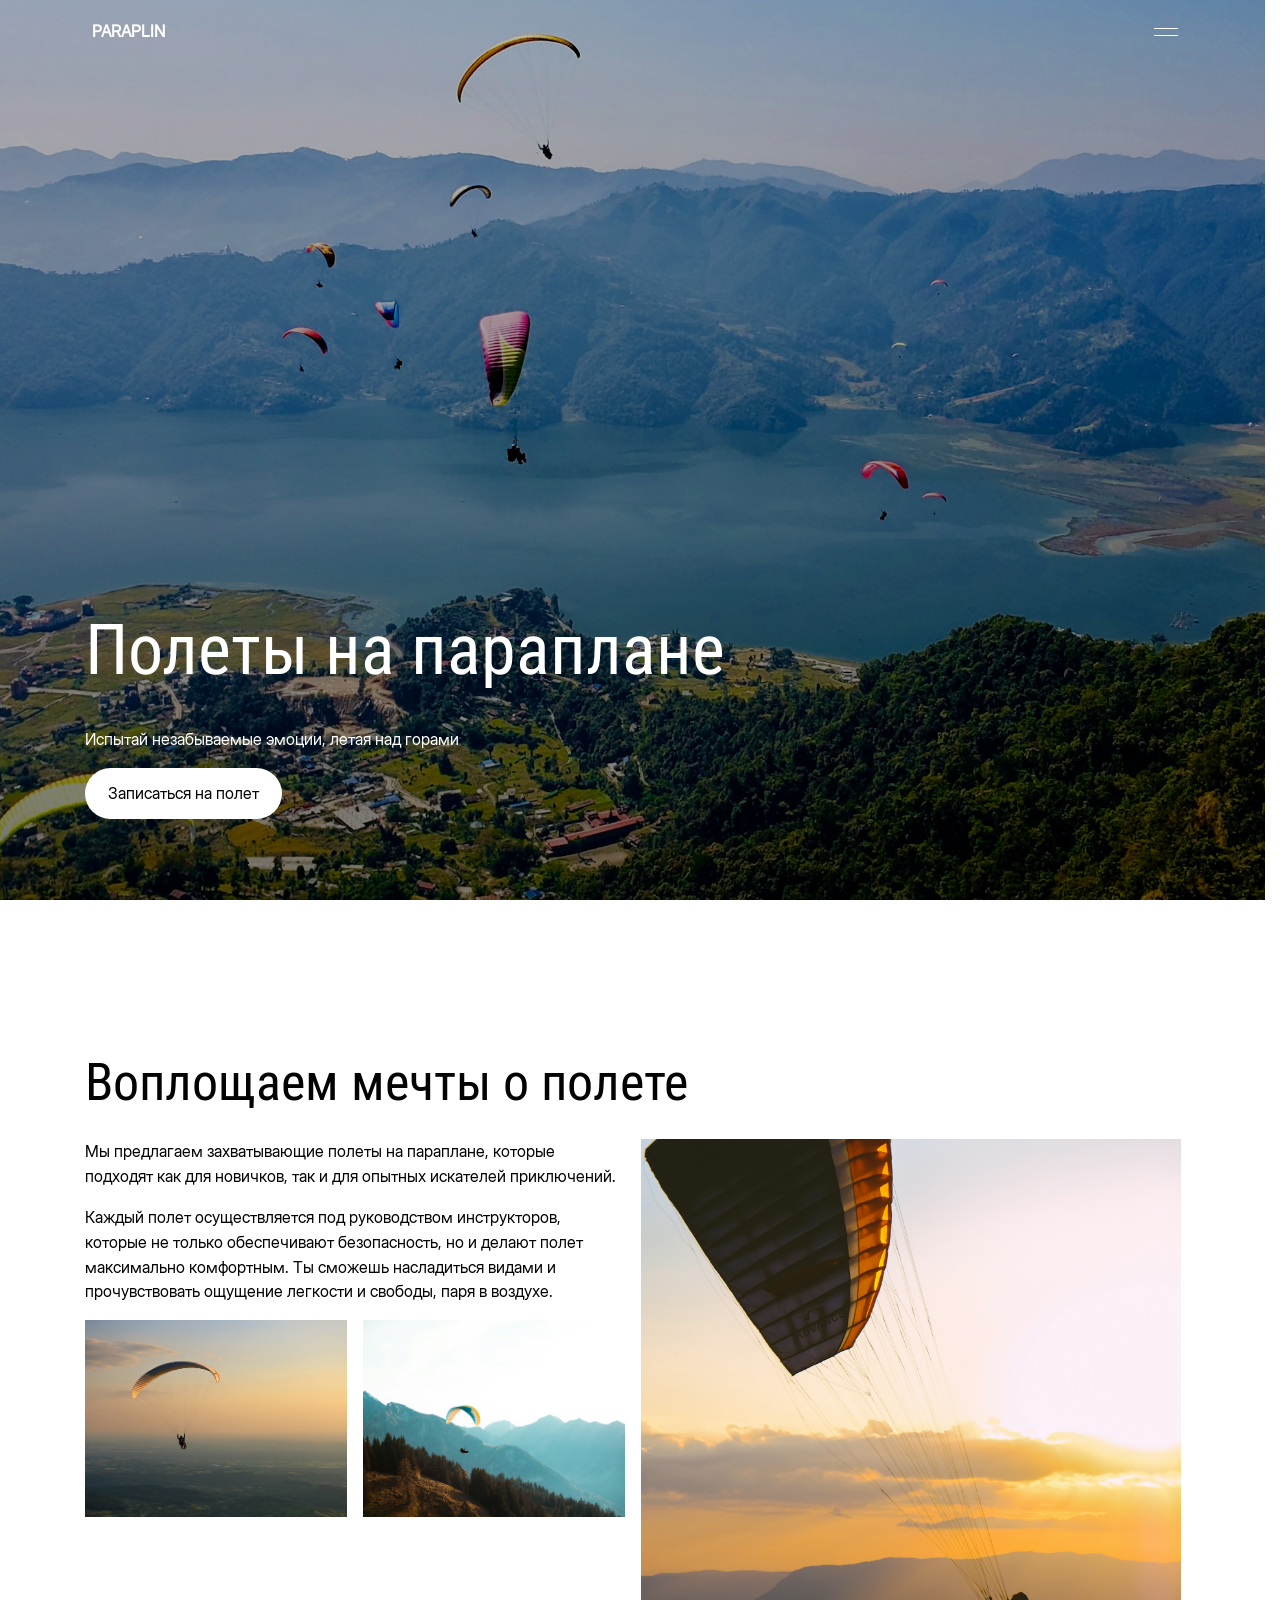
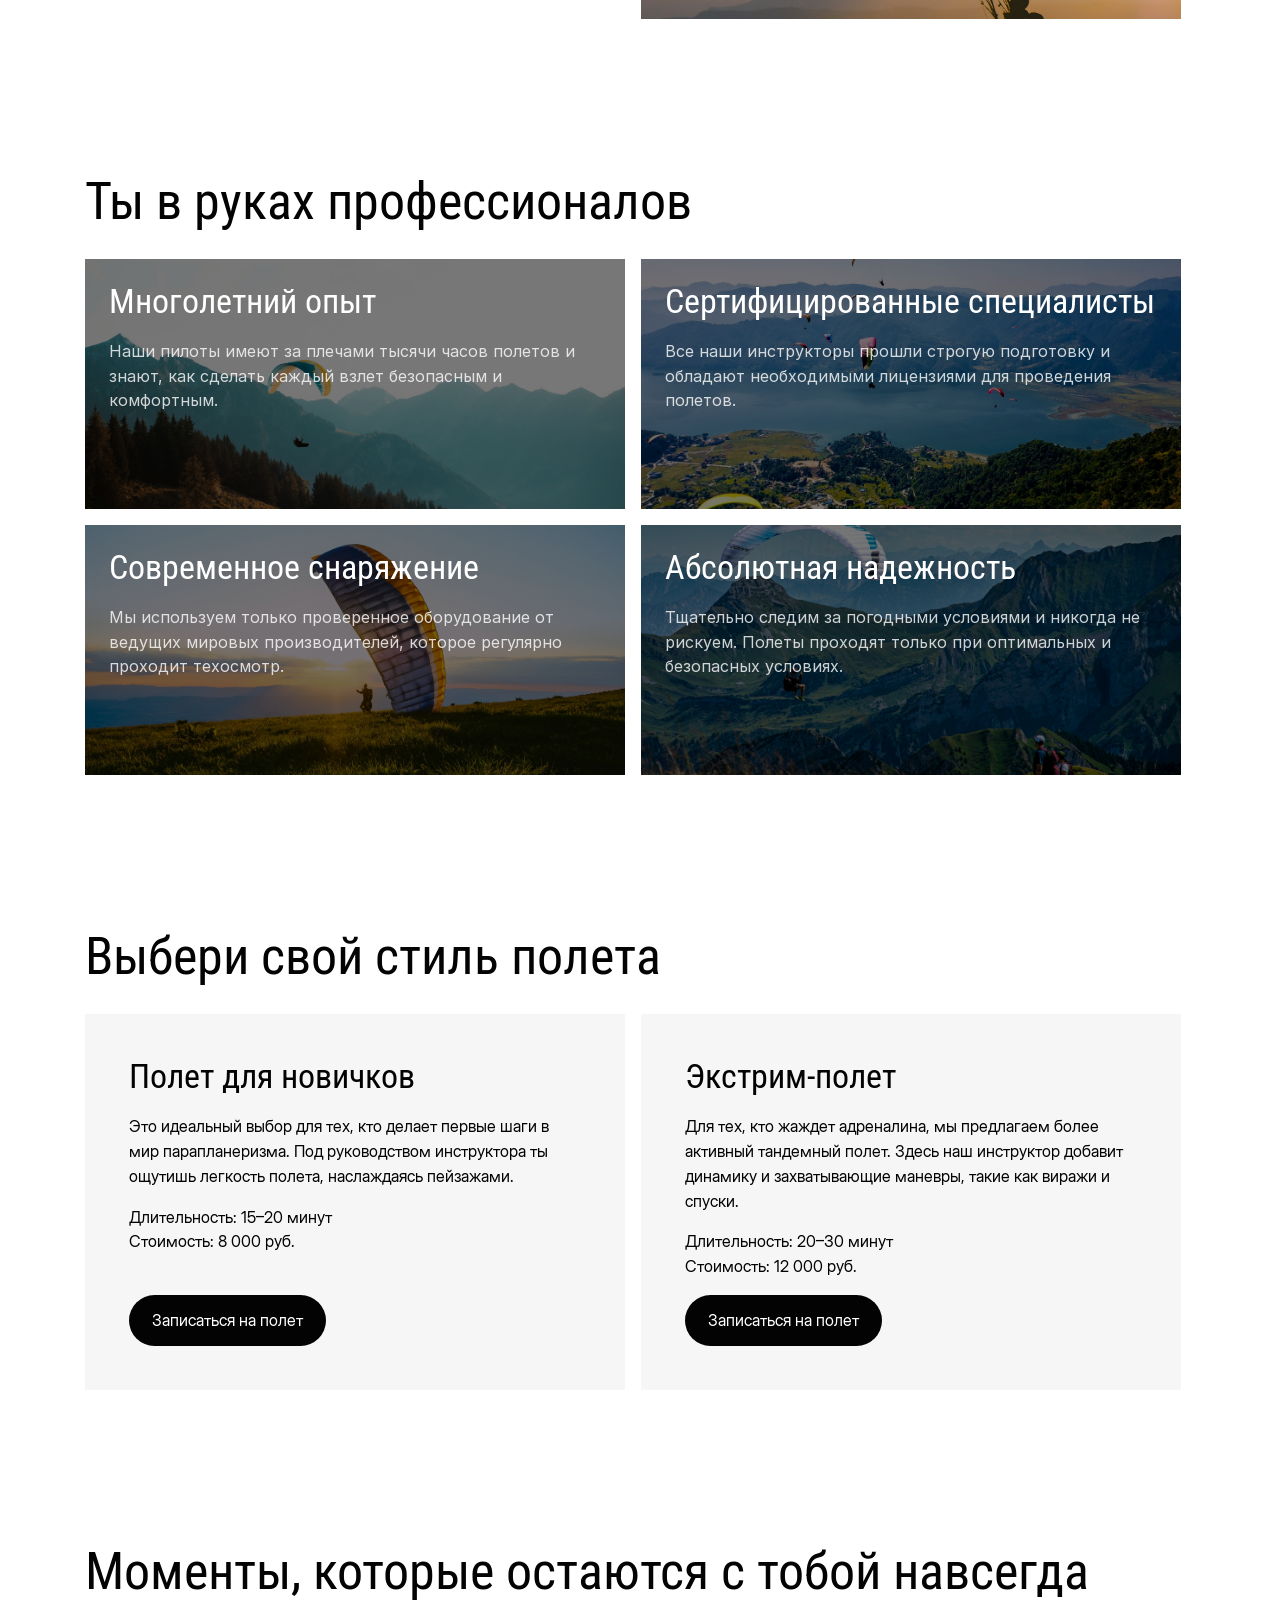
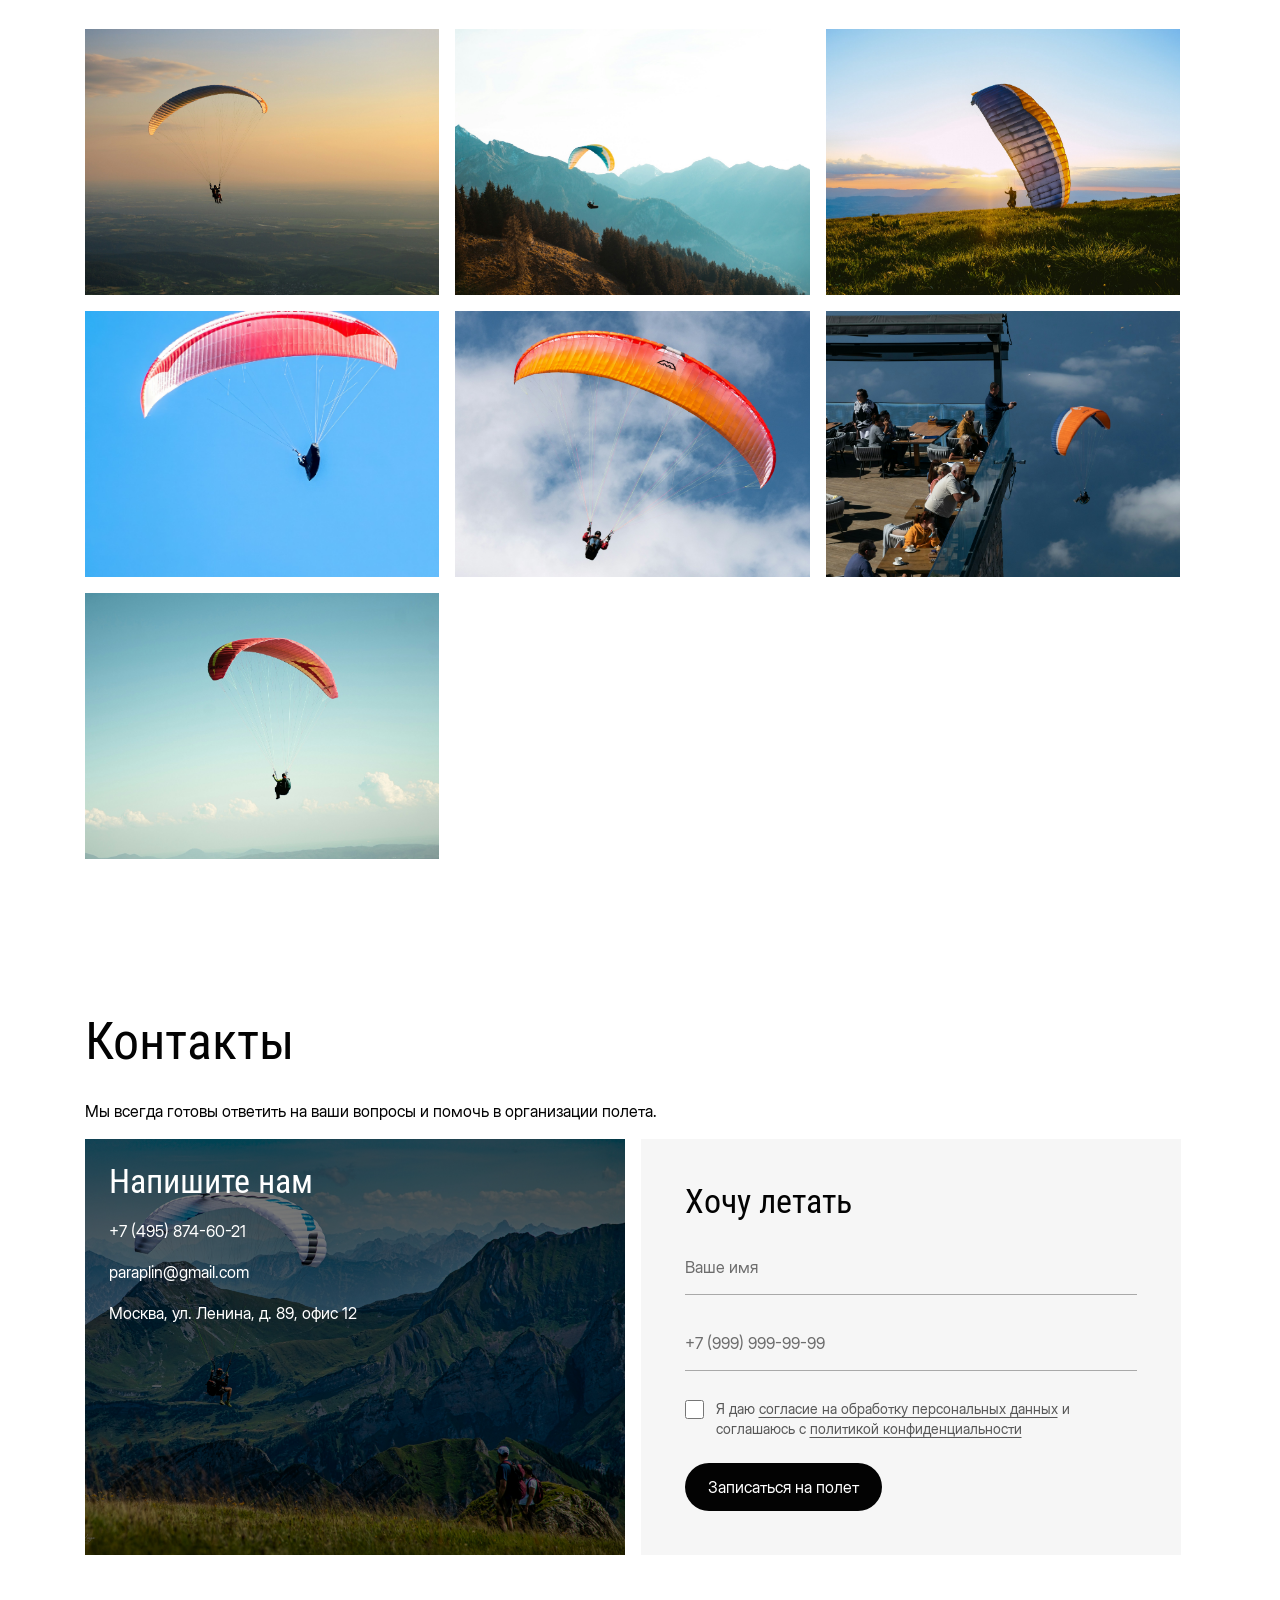
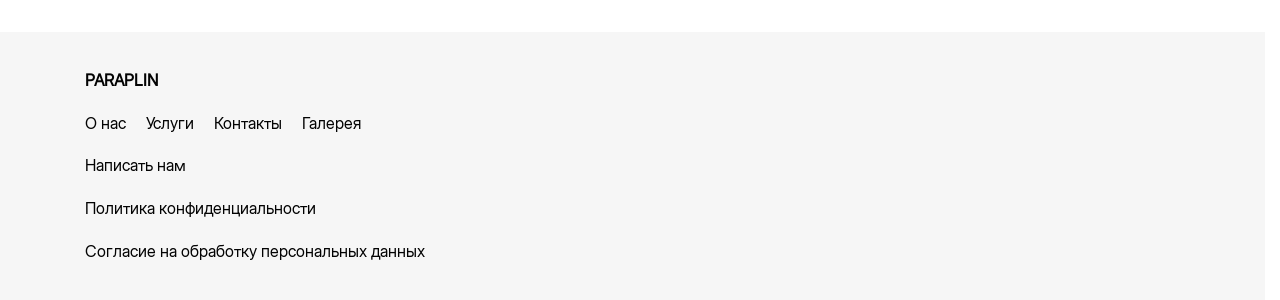
==== commit d6cae7a7: "Refine card typography and responsive navigation" ====
--- a/index.html
+++ b/index.html
@@ -1,4 +1,4 @@
-<!doctype html><html lang="ru"><meta charset="utf-8"><meta name="viewport" content="width=device-width,initial-scale=1"><title>PARAPLIN — полеты на параплане</title><link rel="stylesheet" href="style.css?v=5"><object class="hero-image" data="hero.svg" aria-hidden="true" tabindex="-1"></object><main class="desktop-layout"><object class="art" data="art.svg" aria-hidden="true" tabindex="-1"></object><div class="anchor" id="about" style="top:845px"></div><div class="anchor" id="services" style="top:2735px"></div><div class="anchor" id="gallery" style="top:3480px"></div><div class="anchor" id="contact" style="top:5400px"></div><h1 class="copy hero-copy" style="left:140.0px;top:498.059px;font-size:66.0px;font-weight:400;color:white;font-family:Roboto Condensed,Arial,sans-serif;letter-spacing:-0.04em"><span style="left:0.0px;top:0.0px">Полеты на параплане</span></h1><p class="copy hero-copy" style="left:140.0px;top:578.227px;font-size:24.0px;font-weight:400;color:white;font-family:Inter,Arial,sans-serif;letter-spacing:0em"><span style="left:0.0px;top:0.0px">Испытай незабываемые эмоции, летая над горами</span></p><button type="button" data-book class="pill positioned-pill hero-copy" style="left:140px;top:624px;height:49px">Записаться на полет</button><a href="./" class="copy hero-copy" style="left:62.0px;top:55.2727px;font-size:20.0px;font-weight:bold;color:white;font-family:Inter,Arial,sans-serif;letter-spacing:0em"><span style="left:0.0px;top:0.0px">PARAPLIN</span></a><a href="#about" class="copy hero-copy" style="left:768.0px;top:53.8182px;font-size:16.0px;font-weight:400;color:white;font-family:Inter,Arial,sans-serif;letter-spacing:0em"><span style="left:0.0px;top:0.0px">О нас</span></a><a href="#services" class="copy hero-copy" style="left:872.0px;top:53.8182px;font-size:16.0px;font-weight:400;color:white;font-family:Inter,Arial,sans-serif;letter-spacing:0em"><span style="left:0.0px;top:0.0px">Услуги</span></a><a href="#contact" class="copy hero-copy" style="left:985.0px;top:53.8182px;font-size:16.0px;font-weight:400;color:white;font-family:Inter,Arial,sans-serif;letter-spacing:0em"><span style="left:0.0px;top:0.0px">Контакты</span></a><a href="#gallery" class="copy hero-copy" style="left:1120.0px;top:53.8182px;font-size:16.0px;font-weight:400;color:white;font-family:Inter,Arial,sans-serif;letter-spacing:0em"><span style="left:0.0px;top:0.0px">Галерея</span></a><a href="tel:+74997655645" class="copy hero-copy" style="left:1244.0px;top:53.8182px;font-size:16.0px;font-weight:400;color:white;font-family:Inter,Arial,sans-serif;letter-spacing:0em"><span style="left:0.0px;top:0.0px">+7 499 765 56 45 </span></a><p class="copy body-copy" data-copy="about" style="left:740.0px;top:920.318px;font-size:16.0px;font-weight:400;color:#030303;font-family:Inter,Arial,sans-serif;letter-spacing:0em"><span style="left:0.0px;top:0.0px">Мы предлагаем захватывающие полеты на параплане, которые </span><span style="left:0.0px;top:23.0px">подходят как для новичков, так и для опытных искателей </span><span style="left:0.0px;top:46.0px">приключений. </span></p><p class="copy body-copy" data-copy="about" style="left:140.0px;top:1300.32px;font-size:16.0px;font-weight:400;color:#030303;font-family:Inter,Arial,sans-serif;letter-spacing:0em"><span style="left:0.0px;top:0.0px">Каждый полет осуществляется под руководством </span><span style="left:0.0px;top:23.0px">инструкторов, которые не только обеспечивают безопасность, </span><span style="left:0.0px;top:46.0px">но и делают полет максимально комфортным. Ты сможешь </span><span style="left:0.0px;top:69.0px">насладиться видами и прочувствовать ощущение легкости и </span><span style="left:0.0px;top:92.0px">свободы, паря в воздухе.</span></p><h2 class="copy body-copy" style="left:140.0px;top:944.539px;font-size:44.0px;font-weight:400;color:#030303;font-family:Roboto Condensed,Arial,sans-serif;letter-spacing:-0.02em"><span style="left:0.0px;top:0.0px">Воплощаем мечты о полете</span></h2><h2 class="copy body-copy" style="left:140.0px;top:3568.54px;font-size:44.0px;font-weight:400;color:#030303;font-family:Roboto Condensed,Arial,sans-serif;letter-spacing:-0.02em"><span style="left:0.0px;top:0.0px">Моменты, которые остаются с тобой навсегда</span></h2><a href="#contact" class="copy body-copy" style="left:140.0px;top:5482.54px;font-size:44.0px;font-weight:400;color:#030303;font-family:Roboto Condensed,Arial,sans-serif;letter-spacing:-0.02em"><span style="left:0.0px;top:0.0px">Контакты</span></a><h2 class="copy body-copy" style="left:140.0px;top:1826.54px;font-size:44.0px;font-weight:400;color:#030303;font-family:Roboto Condensed,Arial,sans-serif;letter-spacing:-0.02em"><span style="left:0.0px;top:0.0px">Ты в руках профессионалов</span></h2><h2 class="copy body-copy" style="left:140.0px;top:2819.54px;font-size:44.0px;font-weight:400;color:#030303;font-family:Roboto Condensed,Arial,sans-serif;letter-spacing:-0.02em"><span style="left:0.0px;top:0.0px">Выбери свой стиль полета</span></h2><p class="copy body-copy" data-copy="experience-description" style="left:170.0px;top:1985.32px;font-size:16.0px;font-weight:400;color:white;font-family:Inter,Arial,sans-serif;letter-spacing:0em"><span style="left:0.0px;top:0.0px">Наши пилоты имеют за плечами тысячи часов </span><span style="left:0.0px;top:23.0px">полетов и знают, как сделать каждый взлет </span><span style="left:0.0px;top:46.0px">безопасным и комфортным.</span></p><p class="copy body-copy" data-copy="equipment-description" style="left:170.0px;top:2452.32px;font-size:16.0px;font-weight:400;color:white;font-family:Inter,Arial,sans-serif;letter-spacing:0em"><span style="left:0.0px;top:0.0px">Мы используем только проверенное </span><span style="left:0.0px;top:23.0px">оборудование от ведущих мировых </span><span style="left:0.0px;top:46.0px">производителей, которое регулярно проходит </span><span style="left:0.0px;top:69.0px">техосмотр.</span></p><p class="copy body-copy" data-copy="instructors-description" style="left:770.0px;top:1985.32px;font-size:16.0px;font-weight:400;color:white;font-family:Inter,Arial,sans-serif;letter-spacing:0em"><span style="left:0.0px;top:0.0px">Все наши инструкторы прошли строгую подготовку </span><span style="left:0.0px;top:23.0px">и обладают необходимыми лицензиями для </span><span style="left:0.0px;top:46.0px">проведения полетов.</span></p><p class="copy body-copy" data-copy="safety-description" style="left:770.0px;top:2316.32px;font-size:16.0px;font-weight:400;color:white;font-family:Inter,Arial,sans-serif;letter-spacing:0em"><span style="left:0.0px;top:0.0px">Тщательно следим за погодными условиями и </span><span style="left:0.0px;top:23.0px">никогда не рискуем. Полеты проходят только при </span><span style="left:0.0px;top:46.0px">оптимальных и безопасных условиях.</span></p><p class="copy body-copy" data-copy="experience-title" style="left:170.0px;top:1933.07px;font-size:28.0px;font-weight:400;color:white;font-family:Roboto Condensed,Arial,sans-serif;letter-spacing:0em"><span style="left:0.0px;top:0.0px">Многолетний опыт</span></p><p class="copy body-copy" data-copy="equipment-title" style="left:170.0px;top:2400.07px;font-size:28.0px;font-weight:400;color:white;font-family:Roboto Condensed,Arial,sans-serif;letter-spacing:0em"><span style="left:0.0px;top:0.0px">Современное снаряжение</span></p><p class="copy body-copy" data-copy="instructors-title" style="left:770.0px;top:1933.07px;font-size:28.0px;font-weight:400;color:white;font-family:Roboto Condensed,Arial,sans-serif;letter-spacing:0em"><span style="left:0.0px;top:0.0px">Сертифицированные специалисты</span></p><p class="copy body-copy" data-copy="safety-title" style="left:770.0px;top:2264.07px;font-size:28.0px;font-weight:400;color:white;font-family:Roboto Condensed,Arial,sans-serif;letter-spacing:0em"><span style="left:0.0px;top:0.0px">Абсолютная надежность</span></p><p class="copy body-copy" data-copy="beginner-description" style="left:170.0px;top:2978.32px;font-size:16.0px;font-weight:400;color:#030303;font-family:Inter,Arial,sans-serif;letter-spacing:0em"><span style="left:0.0px;top:0.0px">Это идеальный выбор для тех, кто делает </span><span style="left:0.0px;top:23.0px">первые шаги в мир парапланеризма. Под </span><span style="left:0.0px;top:46.0px">руководством инструктора ты ощутишь </span><span style="left:0.0px;top:69.0px">легкость полета, наслаждаясь пейзажами.</span></p><p class="copy body-copy" style="left:170.0px;top:5881.32px;font-size:16.0px;font-weight:400;color:white;font-family:Inter,Arial,sans-serif;letter-spacing:0em"><span style="left:0.0px;top:0.0px">Телефон:</span></p><a href="tel:+74958746021" class="copy body-copy" style="left:268.0px;top:5881.32px;font-size:16.0px;font-weight:400;color:white;font-family:Inter,Arial,sans-serif;letter-spacing:0em"><span style="left:0.0px;top:0.0px">+7 (495) 874-60-21</span></a><a href="mailto:paraplin@gmail.com" class="copy body-copy" style="left:268.0px;top:5927.32px;font-size:16.0px;font-weight:400;color:white;font-family:Inter,Arial,sans-serif;letter-spacing:0em"><span style="left:0.0px;top:0.0px">paraplin@gmail.com</span></a><p class="copy body-copy" style="left:268.0px;top:5970.32px;font-size:16.0px;font-weight:400;color:white;font-family:Inter,Arial,sans-serif;letter-spacing:0em"><span style="left:0.0px;top:0.0px">Москва, ул. Ленина, д. 89, офис 12</span></p><p class="copy body-copy" style="left:170.0px;top:5927.32px;font-size:16.0px;font-weight:400;color:white;font-family:Inter,Arial,sans-serif;letter-spacing:0em"><span style="left:0.0px;top:0.0px">Email:</span></p><p class="copy body-copy" style="left:170.0px;top:5970.32px;font-size:16.0px;font-weight:400;color:white;font-family:Inter,Arial,sans-serif;letter-spacing:0em"><span style="left:0.0px;top:0.0px">Адрес:</span></p><p class="copy body-copy" data-copy="extreme-description" style="left:770.0px;top:2978.32px;font-size:16.0px;font-weight:400;color:#030303;font-family:Inter,Arial,sans-serif;letter-spacing:0em"><span style="left:0.0px;top:0.0px">Для тех, кто жаждет адреналина, мы </span><span style="left:0.0px;top:23.0px">предлагаем более активный тандемный </span><span style="left:0.0px;top:46.0px">полет. Здесь наш инструктор добавит </span><span style="left:0.0px;top:69.0px">динамику и захватывающие маневры, такие </span><span style="left:0.0px;top:92.0px">как виражи и спуски.</span></p><p class="copy body-copy" style="left:140.0px;top:5555.23px;font-size:24.0px;font-weight:400;color:#030303;font-family:Inter,Arial,sans-serif;letter-spacing:0em"><span style="left:0.0px;top:0.0px">Мы всегда готовы ответить на ваши вопросы </span><span style="left:0.0px;top:35.0px">и помочь в организации полета</span></p><a href="#about" class="copy body-copy" style="left:140.0px;top:6314.32px;font-size:16.0px;font-weight:400;color:#030303;font-family:Inter,Arial,sans-serif;letter-spacing:0em"><span style="left:0.0px;top:0.0px">О нас </span></a><a href="./" class="copy body-copy" style="left:1007.0px;top:6359.06px;font-size:66.0px;font-weight:400;color:#030303;font-family:Roboto Condensed,Arial,sans-serif;letter-spacing:-0.02em"><span style="left:0.0px;top:0.0px">PARAPLIN</span></a><a href="#services" class="copy body-copy" style="left:140.0px;top:6367.32px;font-size:16.0px;font-weight:400;color:#030303;font-family:Inter,Arial,sans-serif;letter-spacing:0em"><span style="left:0.0px;top:0.0px">Услуги</span></a><a href="#contact" class="copy body-copy" style="left:140.0px;top:6420.32px;font-size:16.0px;font-weight:400;color:#030303;font-family:Inter,Arial,sans-serif;letter-spacing:0em"><span style="left:0.0px;top:0.0px">Контакты</span></a><a href="privacy.html" class="copy body-copy" style="left:140.0px;top:6533.32px;font-size:16.0px;font-weight:400;color:#030303;font-family:Inter,Arial,sans-serif;letter-spacing:0em"><span style="left:0.0px;top:0.0px">Политика конфиденциальности</span></a><a href="consent.html" class="copy body-copy" style="left:538.0px;top:6533.32px;font-size:16.0px;font-weight:400;color:#030303;font-family:Inter,Arial,sans-serif;letter-spacing:0em"><span style="left:0.0px;top:0.0px">Согласие на обработку персональных данных</span></a><p class="copy body-copy" data-copy="beginner-details" style="left:170.0px;top:3235.32px;font-size:16.0px;font-weight:400;color:#030303;font-family:Inter,Arial,sans-serif;letter-spacing:0em"><span style="left:0.0px;top:0.0px">Длительность: 15–20 минут
+<!doctype html><html lang="ru"><meta charset="utf-8"><meta name="viewport" content="width=device-width,initial-scale=1"><title>PARAPLIN — полеты на параплане</title><link rel="stylesheet" href="style.css?v=6"><object class="hero-image" data="hero.svg" aria-hidden="true" tabindex="-1"></object><header class="desktop-header"><div class="desktop-nav-frame"><nav class="flight-nav" aria-label="Основное меню"><a class="site-brand" href="./">PARAPLIN</a><div><a href="#about">О нас</a><a href="#services">Услуги</a><a href="#contact">Контакты</a><a href="#gallery">Галерея</a></div><a class="nav-phone" href="tel:+74997655645">+7 499 765 56 45</a></nav></div></header><main class="desktop-layout"><object class="art" data="art.svg" aria-hidden="true" tabindex="-1"></object><div class="anchor" id="about" style="top:845px"></div><div class="anchor" id="services" style="top:2735px"></div><div class="anchor" id="gallery" style="top:3480px"></div><div class="anchor" id="contact" style="top:5400px"></div><h1 class="copy hero-copy" style="left:140.0px;top:498.059px;font-size:66.0px;font-weight:400;color:white;font-family:Roboto Condensed,Arial,sans-serif;letter-spacing:-0.04em"><span style="left:0.0px;top:0.0px">Полеты на параплане</span></h1><p class="copy hero-copy" style="left:140.0px;top:578.227px;font-size:24.0px;font-weight:400;color:white;font-family:Inter,Arial,sans-serif;letter-spacing:0em"><span style="left:0.0px;top:0.0px">Испытай незабываемые эмоции, летая над горами</span></p><button type="button" data-book class="pill positioned-pill hero-copy" style="left:140px;top:624px;height:49px">Записаться на полет</button><p class="copy body-copy" data-copy="about" style="left:740.0px;top:920.318px;font-size:16.0px;font-weight:400;color:#030303;font-family:Inter,Arial,sans-serif;letter-spacing:0em"><span style="left:0.0px;top:0.0px">Мы предлагаем захватывающие полеты на параплане, которые </span><span style="left:0.0px;top:23.0px">подходят как для новичков, так и для опытных искателей </span><span style="left:0.0px;top:46.0px">приключений. </span></p><p class="copy body-copy" data-copy="about" style="left:140.0px;top:1300.32px;font-size:16.0px;font-weight:400;color:#030303;font-family:Inter,Arial,sans-serif;letter-spacing:0em"><span style="left:0.0px;top:0.0px">Каждый полет осуществляется под руководством </span><span style="left:0.0px;top:23.0px">инструкторов, которые не только обеспечивают безопасность, </span><span style="left:0.0px;top:46.0px">но и делают полет максимально комфортным. Ты сможешь </span><span style="left:0.0px;top:69.0px">насладиться видами и прочувствовать ощущение легкости и </span><span style="left:0.0px;top:92.0px">свободы, паря в воздухе.</span></p><h2 class="copy body-copy" style="left:140.0px;top:944.539px;font-size:44.0px;font-weight:400;color:#030303;font-family:Roboto Condensed,Arial,sans-serif;letter-spacing:-0.02em"><span style="left:0.0px;top:0.0px">Воплощаем мечты о полете</span></h2><h2 class="copy body-copy" style="left:140.0px;top:3568.54px;font-size:44.0px;font-weight:400;color:#030303;font-family:Roboto Condensed,Arial,sans-serif;letter-spacing:-0.02em"><span style="left:0.0px;top:0.0px">Моменты, которые остаются с тобой навсегда</span></h2><a href="#contact" class="copy body-copy" style="left:140.0px;top:5482.54px;font-size:44.0px;font-weight:400;color:#030303;font-family:Roboto Condensed,Arial,sans-serif;letter-spacing:-0.02em"><span style="left:0.0px;top:0.0px">Контакты</span></a><h2 class="copy body-copy" style="left:140.0px;top:1826.54px;font-size:44.0px;font-weight:400;color:#030303;font-family:Roboto Condensed,Arial,sans-serif;letter-spacing:-0.02em"><span style="left:0.0px;top:0.0px">Ты в руках профессионалов</span></h2><h2 class="copy body-copy" style="left:140.0px;top:2819.54px;font-size:44.0px;font-weight:400;color:#030303;font-family:Roboto Condensed,Arial,sans-serif;letter-spacing:-0.02em"><span style="left:0.0px;top:0.0px">Выбери свой стиль полета</span></h2><p class="copy body-copy advantage-description" data-copy="experience-description" style="left:170.0px;top:1985.32px;font-size:16.0px;font-weight:400;letter-spacing:0em"><span style="left:0.0px;top:0.0px">Наши пилоты имеют за плечами тысячи часов </span><span style="left:0.0px;top:23.0px">полетов и знают, как сделать каждый взлет </span><span style="left:0.0px;top:46.0px">безопасным и комфортным.</span></p><p class="copy body-copy advantage-description" data-copy="equipment-description" style="left:170.0px;top:2452.32px;font-size:16.0px;font-weight:400;letter-spacing:0em"><span style="left:0.0px;top:0.0px">Мы используем только проверенное </span><span style="left:0.0px;top:23.0px">оборудование от ведущих мировых </span><span style="left:0.0px;top:46.0px">производителей, которое регулярно проходит </span><span style="left:0.0px;top:69.0px">техосмотр.</span></p><p class="copy body-copy advantage-description" data-copy="instructors-description" style="left:770.0px;top:1985.32px;font-size:16.0px;font-weight:400;letter-spacing:0em"><span style="left:0.0px;top:0.0px">Все наши инструкторы прошли строгую подготовку </span><span style="left:0.0px;top:23.0px">и обладают необходимыми лицензиями для </span><span style="left:0.0px;top:46.0px">проведения полетов.</span></p><p class="copy body-copy advantage-description" data-copy="safety-description" style="left:770.0px;top:2316.32px;font-size:16.0px;font-weight:400;letter-spacing:0em"><span style="left:0.0px;top:0.0px">Тщательно следим за погодными условиями и </span><span style="left:0.0px;top:23.0px">никогда не рискуем. Полеты проходят только при </span><span style="left:0.0px;top:46.0px">оптимальных и безопасных условиях.</span></p><p class="copy body-copy advantage-title" data-copy="experience-title" style="left:170.0px;top:1933.07px;font-size:28.0px;font-weight:400;color:white;font-family:Roboto Condensed,Arial,sans-serif;letter-spacing:0em"><span style="left:0.0px;top:0.0px">Многолетний опыт</span></p><p class="copy body-copy advantage-title" data-copy="equipment-title" style="left:170.0px;top:2400.07px;font-size:28.0px;font-weight:400;color:white;font-family:Roboto Condensed,Arial,sans-serif;letter-spacing:0em"><span style="left:0.0px;top:0.0px">Современное снаряжение</span></p><p class="copy body-copy advantage-title" data-copy="instructors-title" style="left:770.0px;top:1933.07px;font-size:28.0px;font-weight:400;color:white;font-family:Roboto Condensed,Arial,sans-serif;letter-spacing:0em"><span style="left:0.0px;top:0.0px">Сертифицированные специалисты</span></p><p class="copy body-copy advantage-title" data-copy="safety-title" style="left:770.0px;top:2264.07px;font-size:28.0px;font-weight:400;color:white;font-family:Roboto Condensed,Arial,sans-serif;letter-spacing:0em"><span style="left:0.0px;top:0.0px">Абсолютная надежность</span></p><p class="copy body-copy" data-copy="beginner-description" style="left:170.0px;top:2978.32px;font-size:16.0px;font-weight:400;color:#030303;font-family:Inter,Arial,sans-serif;letter-spacing:0em"><span style="left:0.0px;top:0.0px">Это идеальный выбор для тех, кто делает </span><span style="left:0.0px;top:23.0px">первые шаги в мир парапланеризма. Под </span><span style="left:0.0px;top:46.0px">руководством инструктора ты ощутишь </span><span style="left:0.0px;top:69.0px">легкость полета, наслаждаясь пейзажами.</span></p><p class="copy body-copy" style="left:170.0px;top:5881.32px;font-size:16.0px;font-weight:400;color:white;font-family:Inter,Arial,sans-serif;letter-spacing:0em"><span style="left:0.0px;top:0.0px">Телефон:</span></p><a href="tel:+74958746021" class="copy body-copy" style="left:268.0px;top:5881.32px;font-size:16.0px;font-weight:400;color:white;font-family:Inter,Arial,sans-serif;letter-spacing:0em"><span style="left:0.0px;top:0.0px">+7 (495) 874-60-21</span></a><a href="mailto:paraplin@gmail.com" class="copy body-copy" style="left:268.0px;top:5927.32px;font-size:16.0px;font-weight:400;color:white;font-family:Inter,Arial,sans-serif;letter-spacing:0em"><span style="left:0.0px;top:0.0px">paraplin@gmail.com</span></a><p class="copy body-copy" style="left:268.0px;top:5970.32px;font-size:16.0px;font-weight:400;color:white;font-family:Inter,Arial,sans-serif;letter-spacing:0em"><span style="left:0.0px;top:0.0px">Москва, ул. Ленина, д. 89, офис 12</span></p><p class="copy body-copy" style="left:170.0px;top:5927.32px;font-size:16.0px;font-weight:400;color:white;font-family:Inter,Arial,sans-serif;letter-spacing:0em"><span style="left:0.0px;top:0.0px">Email:</span></p><p class="copy body-copy" style="left:170.0px;top:5970.32px;font-size:16.0px;font-weight:400;color:white;font-family:Inter,Arial,sans-serif;letter-spacing:0em"><span style="left:0.0px;top:0.0px">Адрес:</span></p><p class="copy body-copy" data-copy="extreme-description" style="left:770.0px;top:2978.32px;font-size:16.0px;font-weight:400;color:#030303;font-family:Inter,Arial,sans-serif;letter-spacing:0em"><span style="left:0.0px;top:0.0px">Для тех, кто жаждет адреналина, мы </span><span style="left:0.0px;top:23.0px">предлагаем более активный тандемный </span><span style="left:0.0px;top:46.0px">полет. Здесь наш инструктор добавит </span><span style="left:0.0px;top:69.0px">динамику и захватывающие маневры, такие </span><span style="left:0.0px;top:92.0px">как виражи и спуски.</span></p><p class="copy body-copy" style="left:140.0px;top:5555.23px;font-size:24.0px;font-weight:400;color:#030303;font-family:Inter,Arial,sans-serif;letter-spacing:0em"><span style="left:0.0px;top:0.0px">Мы всегда готовы ответить на ваши вопросы </span><span style="left:0.0px;top:35.0px">и помочь в организации полета</span></p><a href="#about" class="copy body-copy" style="left:740.0px;top:6314.32px;font-size:16.0px;font-weight:400;color:#030303;font-family:Inter,Arial,sans-serif;letter-spacing:0em"><span style="left:0.0px;top:0.0px">О нас </span></a><a href="./" class="copy body-copy" style="left:140.0px;top:6359.06px;font-size:66.0px;font-weight:400;color:#030303;font-family:Roboto Condensed,Arial,sans-serif;letter-spacing:-0.02em"><span style="left:0.0px;top:0.0px">PARAPLIN</span></a><a href="#services" class="copy body-copy" style="left:740.0px;top:6367.32px;font-size:16.0px;font-weight:400;color:#030303;font-family:Inter,Arial,sans-serif;letter-spacing:0em"><span style="left:0.0px;top:0.0px">Услуги</span></a><a href="#contact" class="copy body-copy" style="left:740.0px;top:6420.32px;font-size:16.0px;font-weight:400;color:#030303;font-family:Inter,Arial,sans-serif;letter-spacing:0em"><span style="left:0.0px;top:0.0px">Контакты</span></a><a href="privacy.html" class="copy body-copy" style="left:140.0px;top:6533.32px;font-size:16.0px;font-weight:400;color:#030303;font-family:Inter,Arial,sans-serif;letter-spacing:0em"><span style="left:0.0px;top:0.0px">Политика конфиденциальности</span></a><a href="consent.html" class="copy body-copy" style="left:538.0px;top:6533.32px;font-size:16.0px;font-weight:400;color:#030303;font-family:Inter,Arial,sans-serif;letter-spacing:0em"><span style="left:0.0px;top:0.0px">Согласие на обработку персональных данных</span></a><p class="copy body-copy" data-copy="beginner-details" style="left:170.0px;top:3235.32px;font-size:16.0px;font-weight:400;color:#030303;font-family:Inter,Arial,sans-serif;letter-spacing:0em"><span style="left:0.0px;top:0.0px">Длительность: 15–20 минут
 </span><span style="left:0.0px;top:23.0px">Стоимость: 8 000 руб.</span></p><p class="copy body-copy" data-copy="extreme-details" style="left:770.0px;top:3235.32px;font-size:16.0px;font-weight:400;color:#030303;font-family:Inter,Arial,sans-serif;letter-spacing:0em"><span style="left:0.0px;top:0.0px">Длительность: 20–30 минут
 </span><span style="left:0.0px;top:23.0px">Стоимость: 12 000 руб.</span></p><p class="copy body-copy" data-copy="beginner-title" style="left:170.0px;top:2926.07px;font-size:28.0px;font-weight:400;color:#030303;font-family:Roboto Condensed,Arial,sans-serif;letter-spacing:0em"><span style="left:0.0px;top:0.0px">Полет для новичков</span></p><p class="copy body-copy" style="left:770.0px;top:5694.07px;font-size:28.0px;font-weight:400;color:#030303;font-family:Roboto Condensed,Arial,sans-serif;letter-spacing:0em"><span style="left:0.0px;top:0.0px">Хочу летать</span></p><p class="copy body-copy" style="left:170.0px;top:5694.07px;font-size:28.0px;font-weight:400;color:white;font-family:Roboto Condensed,Arial,sans-serif;letter-spacing:0em"><span style="left:0.0px;top:0.0px">Напишите нам</span></p><p class="copy body-copy" data-copy="extreme-title" style="left:770.0px;top:2926.07px;font-size:28.0px;font-weight:400;color:#030303;font-family:Roboto Condensed,Arial,sans-serif;letter-spacing:0em"><span style="left:0.0px;top:0.0px">Экстрим-полет</span></p><button type="button" data-book class="pill positioned-pill body-copy" style="left:170px;top:3294px;height:53px">Записаться на полет</button><button type="button" data-book class="pill positioned-pill body-copy" style="left:770px;top:3294px;height:53px">Записаться на полет</button><a href="mailto:paraplin@gmail.com" class="pill positioned-pill body-copy footer-cta" style="left:1130px;top:6486px">Написать нам</a><form id="booking" class="booking-form">
   <input name="name" type="text" autocomplete="name" aria-label="Ваше имя" placeholder="Ваше имя" required>
@@ -9,4 +9,4 @@
   </label>
   <button type="submit" class="pill">Записаться на полет</button>
   <p class="result" role="status"></p>
-</form></main><dialog aria-labelledby="dialog-title"><form id="popup-booking"><button type="button" class="close" aria-label="Закрыть">×</button><h2 id="dialog-title">Записаться на полет</h2><p id="flight"></p><label>Ваше имя<input name="name" autocomplete="name" required></label><label>Телефон<input name="phone" type="tel" inputmode="tel" autocomplete="tel" placeholder="+7 (999) 999-99-99" required></label><label class="check"><input type="checkbox" required><span>Я даю <a href="consent.html">согласие на обработку персональных данных</a> и ознакомлен с <a href="privacy.html">политикой конфиденциальности</a></span></label><button class="pill" type="submit">Записаться на полет</button><p class="result" role="status"></p></form></dialog><script src="main.js?v=4"></script></html>+</form></main><dialog class="booking-dialog" aria-labelledby="dialog-title"><form id="popup-booking"><button type="button" class="close" aria-label="Закрыть">×</button><h2 id="dialog-title">Записаться на полет</h2><p id="flight"></p><label>Ваше имя<input name="name" autocomplete="name" required></label><label>Телефон<input name="phone" type="tel" inputmode="tel" autocomplete="tel" placeholder="+7 (999) 999-99-99" required></label><label class="check"><input type="checkbox" required><span>Я даю <a href="consent.html">согласие на обработку персональных данных</a> и ознакомлен с <a href="privacy.html">политикой конфиденциальности</a></span></label><button class="pill" type="submit">Записаться на полет</button><p class="result" role="status"></p></form></dialog><script src="main.js?v=5"></script></html>
--- a/style.css
+++ b/style.css
@@ -1,6 +1,7 @@
 @font-face{font-family:Inter;src:url('inter.ttf')}
+@font-face{font-family:"Inter Text";src:url('inter-regular.woff2') format('woff2');font-weight:400;font-display:swap}
 *{box-sizing:border-box}
-html{scroll-behavior:smooth}
+html{scroll-behavior:smooth;scrollbar-gutter:stable}
 body{margin:0;background:white}
 main{position:relative;width:1440px;height:6629px;margin:auto;overflow:hidden}
 .art{position:absolute;inset:0;width:1440px;height:6629px;pointer-events:none}
@@ -68,23 +69,40 @@
 .booking-form .result { margin:0;font-size:14px; }
 .booking-form .result a { text-decoration:underline; }
 
+.advantage-title,.advantage-description { font-synthesis:none;-webkit-font-smoothing:antialiased; }
+.advantage-description { color:rgb(255 255 255 / 80%);font-family:"Inter Text",Inter,Arial,sans-serif;font-weight:400; }
 .anchor,.flight-section { scroll-margin-top:78px; }
+.desktop-header { position:absolute;inset:0 0 auto;z-index:1;color:white; }
+.desktop-nav-frame { max-width:1440px;margin-inline:auto; }
+.flight-nav {
+  width:1160px;margin-inline-start:140px;min-height:92px;
+  display:grid;grid-template-columns:1fr auto auto;align-items:center;gap:64px;
+  font:16px Inter,Arial,sans-serif;
+}
+.flight-nav div { display:flex;align-items:center;gap:42px; }
+.flight-nav .site-brand { font-size:20px;justify-self:start; }
+.nav-phone { justify-self:end;white-space:nowrap; }
+.flight-nav a,.flight-drawer a,.contact-card a { transition:opacity .18s ease; }
+@media(hover:hover) {
+  .flight-nav a:hover,.flight-drawer a:hover,.contact-card a:hover { opacity:.72; }
+}
 .flight-sticky {
   position:fixed;inset:0 0 auto;z-index:10;background:white;border-bottom:1px solid #b7b7b7;
   visibility:hidden;opacity:0;transform:translateY(-12px);
   transition:opacity .24s ease,transform .24s ease,visibility .24s;
 }
 .flight-sticky.is-visible { visibility:visible;opacity:1;transform:none; }
-.flight-sticky nav { max-width:1316px;min-height:72px;margin:auto;padding:0 24px;display:flex;align-items:center;justify-content:space-between;font:16px Inter,Arial,sans-serif; }
-.flight-sticky nav div { display:flex;align-items:center;gap:42px; }
-.flight-sticky a:hover { opacity:.65; }
+.flight-sticky .flight-nav { min-height:72px; }
 .site-brand { font-weight:bold; }
-.compact-layout { display:none; }
+.compact-layout,.flight-drawer { display:none; }
 
 @media(max-width:1439px) {
   body { background:white; }
-  .desktop-layout,.hero-image,.flight-sticky { display:none; }
+  .desktop-layout,.desktop-header,.hero-image,.flight-sticky { display:none; }
+  :root { --compact-gutter:clamp(20px,6vw,72px); }
+  html:has(.flight-drawer[open]) { overflow:hidden;scrollbar-gutter:auto; }
   .compact-layout { display:block;width:auto;height:auto;overflow:visible;font:16px/1.55 Inter,Arial,sans-serif;color:#030303; }
+  .compact-grid,.flight-section { width:min(100%,1240px);margin-inline:auto;padding-inline:var(--compact-gutter); }
   .compact-layout h1,.compact-layout h2,.compact-layout h3 { font:400 1em/1.1 "Roboto Condensed",Arial,sans-serif;margin:0 0 .55em; }
   .compact-layout h1 { font-size:clamp(42px,7vw,70px); }
   .compact-layout h2 { font-size:clamp(32px,4.5vw,52px); }
@@ -96,20 +114,20 @@
     background-image:linear-gradient(#0004,#0008),url('photo-1.jpg');
     background-position:center;background-size:cover;
   }
-  .compact-hero>div { width:min(100%,1240px);margin:auto auto 0;padding:110px clamp(20px,6vw,72px) 9svh; }
+  .hero-content { padding-block:110px 9svh; }
   .compact-hero .pill { background:white;color:#030303; }
   .compact-hero .pill:hover,.compact-hero .pill:focus-visible { background:#030303;color:white; }
-  .compact-hero header { position:fixed;z-index:9;inset:0 0 auto;display:flex;align-items:center;justify-content:space-between;padding:8px clamp(20px,6vw,72px);min-height:64px;transition:background .24s,color .24s;border-bottom:1px solid transparent; }
-  .compact-hero header.is-scrolled,.compact-hero header:has(nav:not([hidden])) { color:#030303;background:#fff;border-color:#b7b7b7; }
-  .compact-hero nav { position:absolute;inset:100% 0 auto;display:grid;background:white;color:#030303;padding:12px clamp(20px,6vw,72px) 20px;border-bottom:1px solid #b7b7b7; }
-  .compact-hero nav[hidden] { display:none; }
-  @media(prefers-reduced-motion:no-preference) {
-    .compact-hero nav:not([hidden]) { animation:appear .24s ease-out; }
+  .compact-hero header { position:fixed;z-index:9;inset:0 0 auto;transition:background .24s,color .24s;border-bottom:1px solid transparent; }
+  .compact-hero header.is-scrolled { color:#030303;background:#fff;border-color:#b7b7b7; }
+  .compact-nav,.drawer-header { display:flex;align-items:center;justify-content:space-between; }
+  .compact-nav { min-height:63px; }
+  .menu-toggle,.drawer-close {
+    display:grid;place-content:center;gap:6px;width:44px;height:44px;
+    padding:0;border:0;background:none;color:inherit;cursor:pointer;
   }
-  .compact-hero nav a { padding:10px 0; }
-  .menu-toggle { display:grid;place-content:center;gap:6px;width:44px;height:44px;border:0;background:none;color:inherit;cursor:pointer; }
   .menu-toggle span { display:block;width:24px;height:1px;background:currentColor; }
-  .flight-section { max-width:1240px;margin:auto;padding:clamp(32px,6vw,78px) clamp(20px,6vw,72px); }
+  .flight-section { --section-padding:clamp(32px,6vw,78px);padding-block:var(--section-padding); }
+  #small-about { padding-block-start:calc(2 * var(--section-padding)); }
   .about-grid,.photo-grid { display:grid;gap:16px;grid-template-columns:repeat(2,minmax(0,1fr)); }
   .photo-grid img,.about-grid>img { width:100%;height:100%;object-fit:cover;display:block; }
   .about-grid .photo-grid img { aspect-ratio:4/3; }
@@ -117,22 +135,52 @@
   .advantages article,.contact-card { position:relative;display:grid;align-items:start;isolation:isolate;min-height:250px;padding:24px;color:white;background:#223448; }
   .advantages img,.contact-card img { position:absolute;inset:0;z-index:-2; }
   .advantages article::before,.contact-card::before { content:'';position:absolute;inset:0;z-index:-1;background:#0008; }
+  .compact-layout .advantage-title { font-weight:400; }
   .plans article,.contact-form { background:#f6f6f6;padding:clamp(20px,4vw,44px); }
   .plans article { display:flex;flex-direction:column;align-items:start; }
   .plans .pill { margin-top:auto; }
   .flight-gallery img { aspect-ratio:4/3; }
-  .contact-card a,.compact-footer a:hover { text-decoration:underline; }
+  .compact-footer a:hover { text-decoration:underline; }
   .compact-layout .booking-form { position:static;translate:none;width:auto; }
   .compact-layout .booking-form .pill { width:auto;height:auto;padding:12px 22px; }
-  .compact-footer { display:grid;gap:18px;padding:36px clamp(20px,6vw,72px);background:#f6f6f6; }
+  .compact-footer { background:#f6f6f6; }
+  .compact-footer .compact-grid { display:grid;gap:18px;padding-block:36px; }
   .compact-footer nav { display:flex;flex-wrap:wrap;gap:12px 20px; }
-  dialog { max-height:calc(100dvh - 32px);padding:clamp(18px,5vw,36px); }
-  dialog .close { width:44px;height:44px;top:4px;right:4px; }
+  .booking-dialog { max-height:calc(100dvh - 32px);padding:clamp(18px,5vw,36px); }
+  .booking-dialog .close { width:44px;height:44px;top:4px;right:4px; }
+  .flight-drawer {
+    position:fixed;inset:0 0 0 auto;margin:0;width:min(480px,65vw);max-width:none;
+    height:100%;height:100dvh;max-height:none;overflow:auto;overscroll-behavior:contain;
+    padding:16px var(--compact-gutter) max(28px,env(safe-area-inset-bottom));
+    border-radius:0;background:#191919;color:white;
+  }
+  .flight-drawer[open] { display:flex;flex-direction:column;gap:24px; }
+  .flight-drawer .site-brand { font-size:22px; }
+  .flight-drawer a { text-decoration:none; }
+  .drawer-close { position:relative; }
+  .drawer-close::before,.drawer-close::after {
+    content:'';position:absolute;top:50%;left:calc(50% - 12px);width:24px;height:2px;
+    background:currentColor;rotate:45deg;
+  }
+  .drawer-close::after { rotate:-45deg; }
+  .flight-drawer nav { display:grid;font-size:20px; }
+  .flight-drawer nav a { display:block;padding:7px 0;font-family:"Inter Text",Inter,Arial,sans-serif; }
+  .drawer-actions { display:grid;gap:16px;margin-top:auto;padding-top:16px; }
+  .drawer-actions .nav-phone { font-size:20px; }
+  .drawer-actions .pill { background:white;color:#030303; }
+  .drawer-actions .pill:hover,.drawer-actions .pill:focus-visible { background:#dcdcdc; }
+  @media(prefers-reduced-motion:no-preference) {
+    .flight-drawer[open] { animation:drawer-enter .25s ease-out; }
+    @keyframes drawer-enter { from { transform:translateX(100%); } }
+  }
 }
 @media(max-width:650px) {
   .about-grid,.advantages,.plans,.contact-grid { grid-template-columns:1fr; }
   .advantages article,.contact-card { min-height:215px; }
+  .compact-layout .advantage-title { margin-bottom:20px; }
   .about-grid>img { max-height:360px; }
+  .compact-footer .site-brand { font:400 34px/1.1 "Roboto Condensed",Arial,sans-serif;justify-self:start; }
+  .flight-drawer { width:100%; }
 }
 @media(min-width:950px) and (max-width:1439px) {
   .flight-gallery { grid-template-columns:repeat(3,minmax(0,1fr)); }
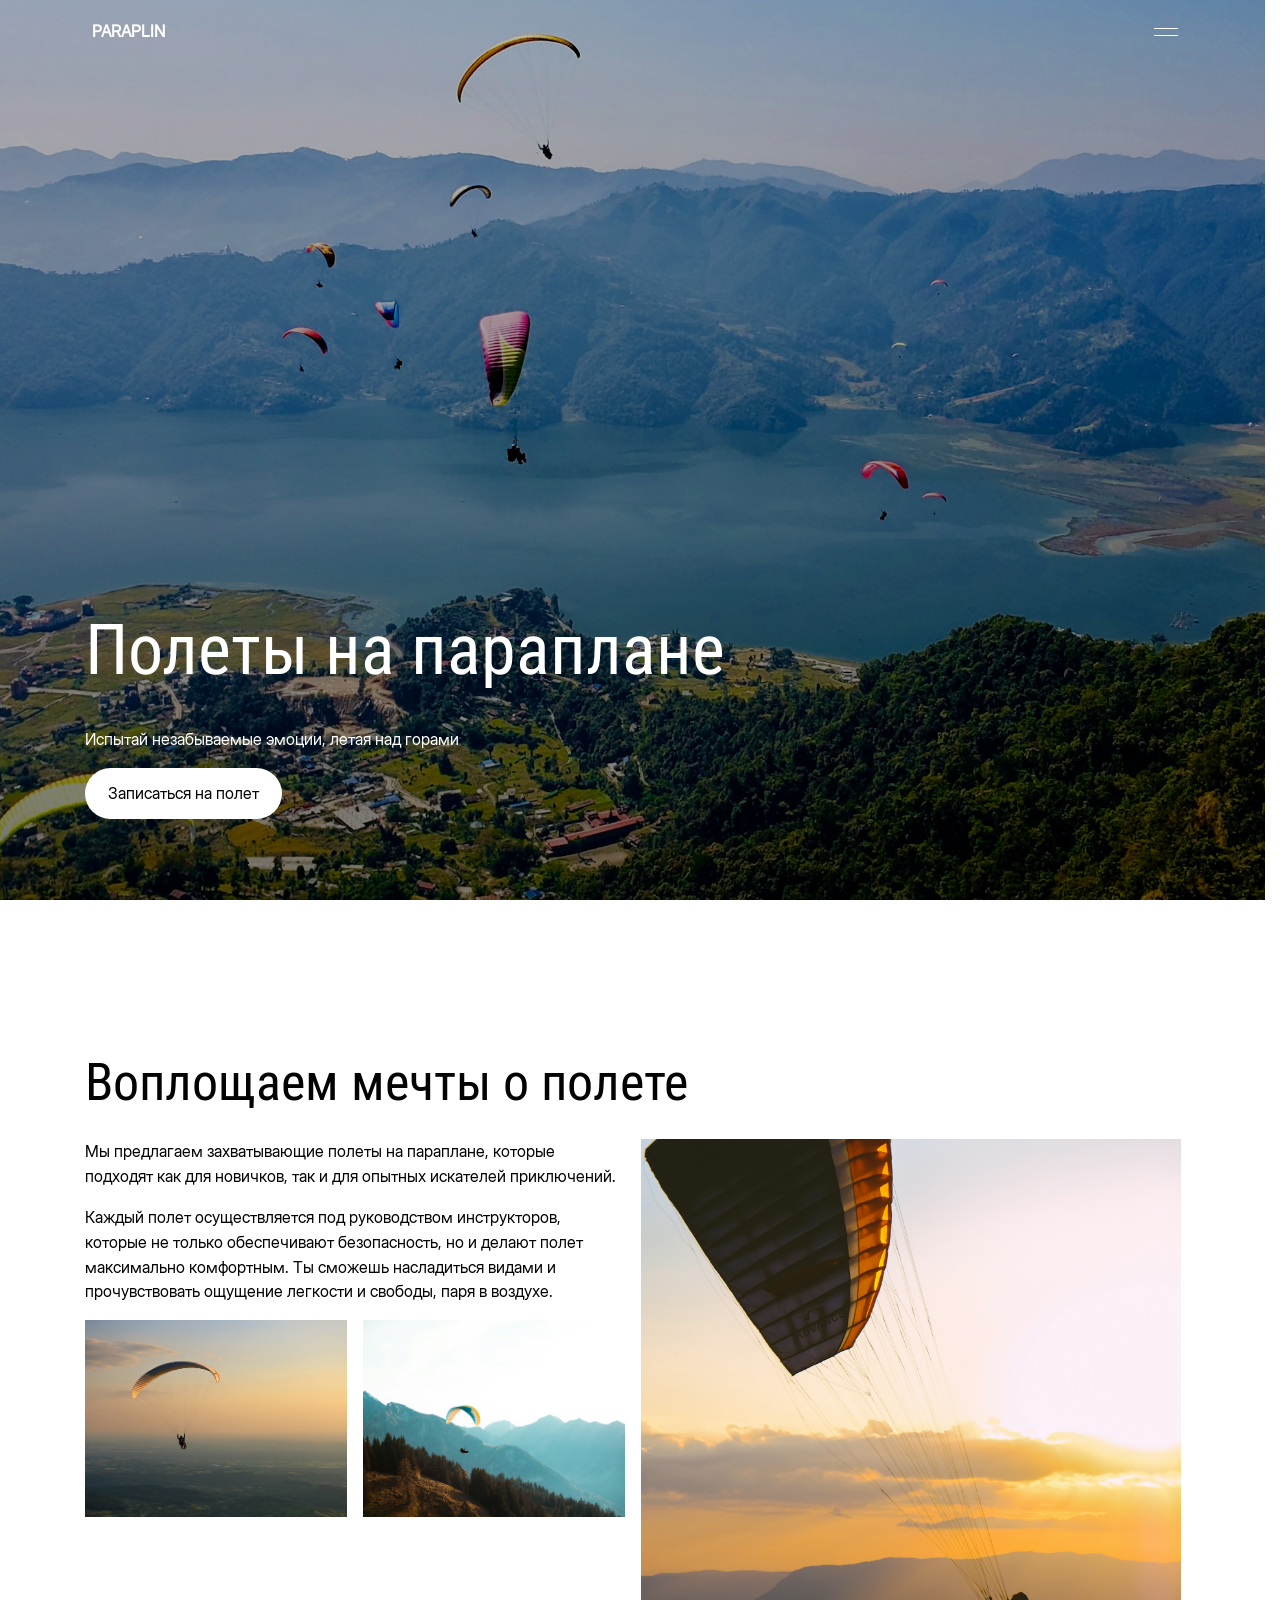
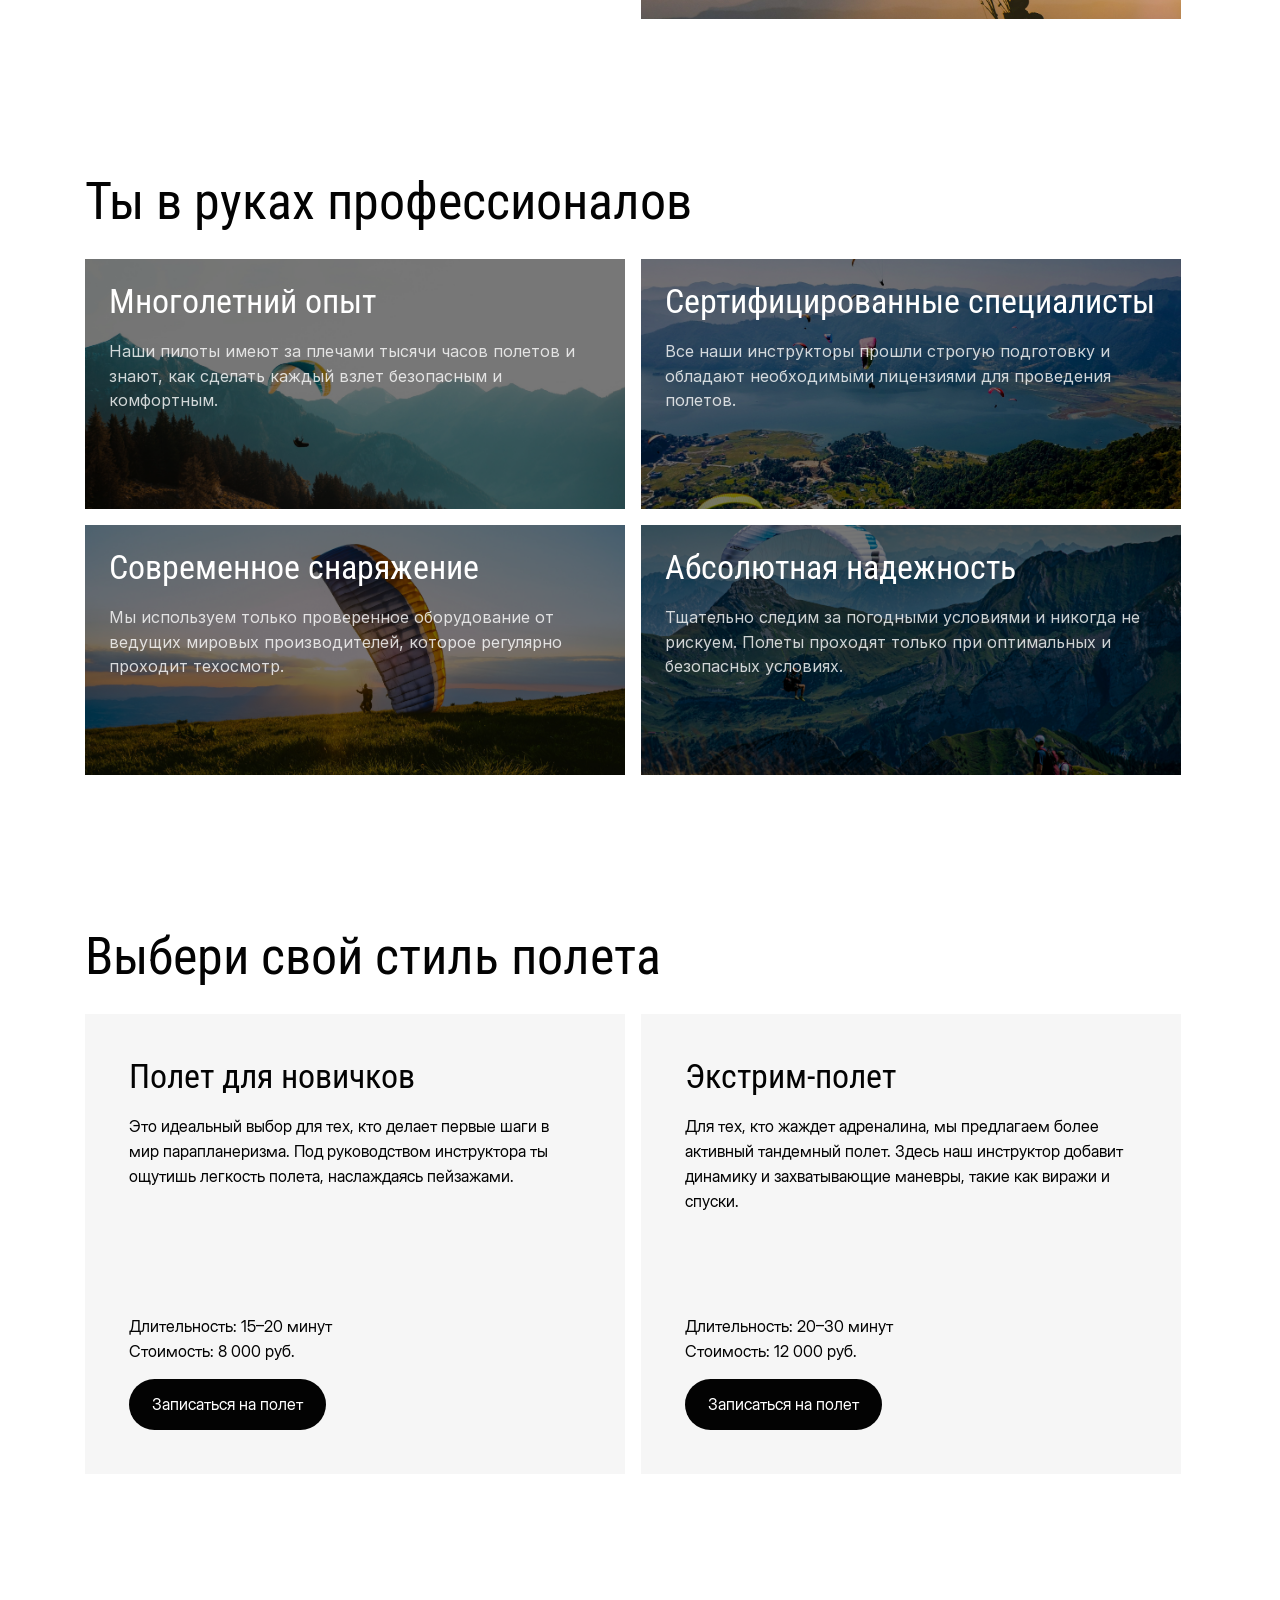
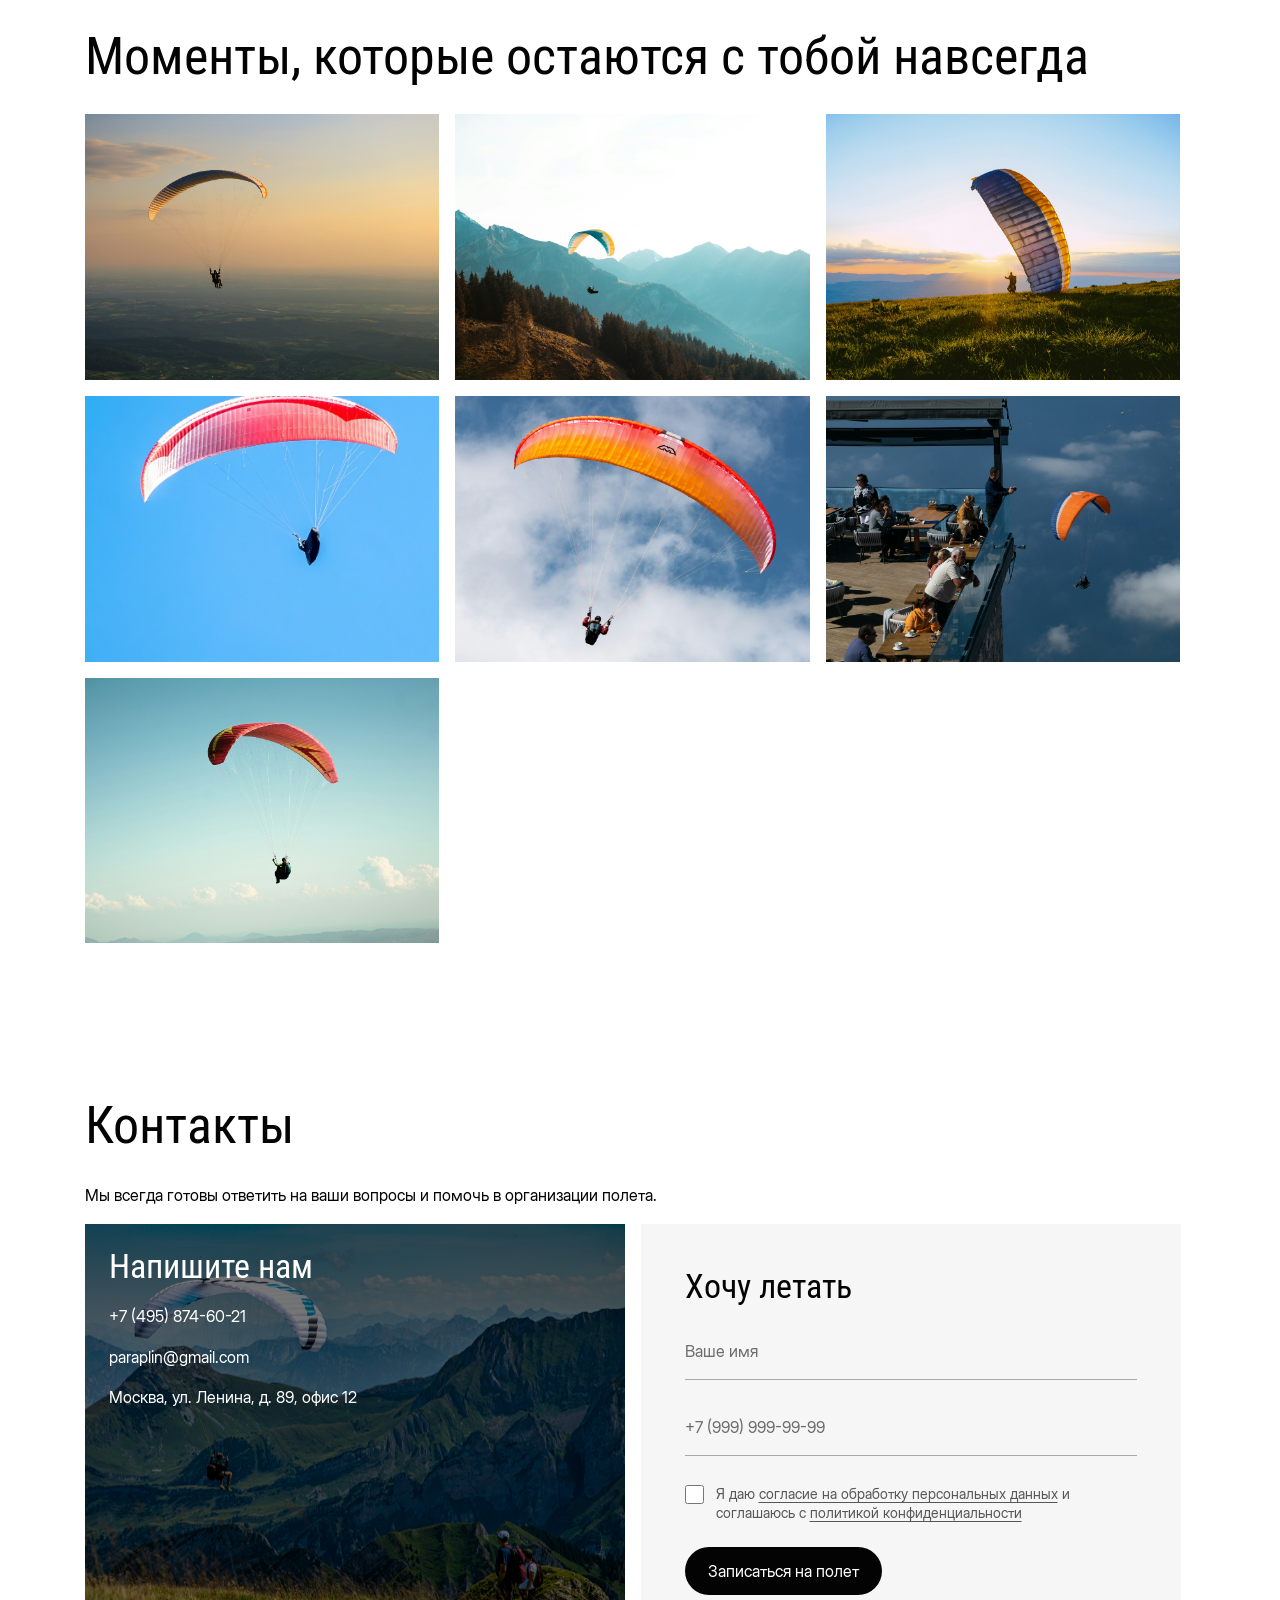
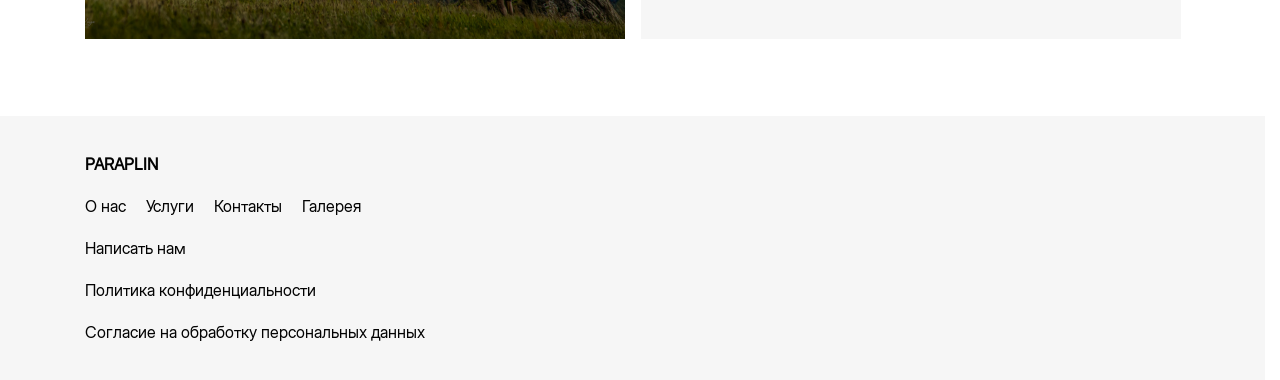
==== commit 00743b0e: "Share site navigation for legal pages and add a 404" ====
--- a/index.html
+++ b/index.html
@@ -1,6 +1,6 @@
-<!doctype html><html lang="ru"><meta charset="utf-8"><meta name="viewport" content="width=device-width,initial-scale=1"><title>PARAPLIN — полеты на параплане</title><link rel="stylesheet" href="style.css?v=6"><object class="hero-image" data="hero.svg" aria-hidden="true" tabindex="-1"></object><header class="desktop-header"><div class="desktop-nav-frame"><nav class="flight-nav" aria-label="Основное меню"><a class="site-brand" href="./">PARAPLIN</a><div><a href="#about">О нас</a><a href="#services">Услуги</a><a href="#contact">Контакты</a><a href="#gallery">Галерея</a></div><a class="nav-phone" href="tel:+74997655645">+7 499 765 56 45</a></nav></div></header><main class="desktop-layout"><object class="art" data="art.svg" aria-hidden="true" tabindex="-1"></object><div class="anchor" id="about" style="top:845px"></div><div class="anchor" id="services" style="top:2735px"></div><div class="anchor" id="gallery" style="top:3480px"></div><div class="anchor" id="contact" style="top:5400px"></div><h1 class="copy hero-copy" style="left:140.0px;top:498.059px;font-size:66.0px;font-weight:400;color:white;font-family:Roboto Condensed,Arial,sans-serif;letter-spacing:-0.04em"><span style="left:0.0px;top:0.0px">Полеты на параплане</span></h1><p class="copy hero-copy" style="left:140.0px;top:578.227px;font-size:24.0px;font-weight:400;color:white;font-family:Inter,Arial,sans-serif;letter-spacing:0em"><span style="left:0.0px;top:0.0px">Испытай незабываемые эмоции, летая над горами</span></p><button type="button" data-book class="pill positioned-pill hero-copy" style="left:140px;top:624px;height:49px">Записаться на полет</button><p class="copy body-copy" data-copy="about" style="left:740.0px;top:920.318px;font-size:16.0px;font-weight:400;color:#030303;font-family:Inter,Arial,sans-serif;letter-spacing:0em"><span style="left:0.0px;top:0.0px">Мы предлагаем захватывающие полеты на параплане, которые </span><span style="left:0.0px;top:23.0px">подходят как для новичков, так и для опытных искателей </span><span style="left:0.0px;top:46.0px">приключений. </span></p><p class="copy body-copy" data-copy="about" style="left:140.0px;top:1300.32px;font-size:16.0px;font-weight:400;color:#030303;font-family:Inter,Arial,sans-serif;letter-spacing:0em"><span style="left:0.0px;top:0.0px">Каждый полет осуществляется под руководством </span><span style="left:0.0px;top:23.0px">инструкторов, которые не только обеспечивают безопасность, </span><span style="left:0.0px;top:46.0px">но и делают полет максимально комфортным. Ты сможешь </span><span style="left:0.0px;top:69.0px">насладиться видами и прочувствовать ощущение легкости и </span><span style="left:0.0px;top:92.0px">свободы, паря в воздухе.</span></p><h2 class="copy body-copy" style="left:140.0px;top:944.539px;font-size:44.0px;font-weight:400;color:#030303;font-family:Roboto Condensed,Arial,sans-serif;letter-spacing:-0.02em"><span style="left:0.0px;top:0.0px">Воплощаем мечты о полете</span></h2><h2 class="copy body-copy" style="left:140.0px;top:3568.54px;font-size:44.0px;font-weight:400;color:#030303;font-family:Roboto Condensed,Arial,sans-serif;letter-spacing:-0.02em"><span style="left:0.0px;top:0.0px">Моменты, которые остаются с тобой навсегда</span></h2><a href="#contact" class="copy body-copy" style="left:140.0px;top:5482.54px;font-size:44.0px;font-weight:400;color:#030303;font-family:Roboto Condensed,Arial,sans-serif;letter-spacing:-0.02em"><span style="left:0.0px;top:0.0px">Контакты</span></a><h2 class="copy body-copy" style="left:140.0px;top:1826.54px;font-size:44.0px;font-weight:400;color:#030303;font-family:Roboto Condensed,Arial,sans-serif;letter-spacing:-0.02em"><span style="left:0.0px;top:0.0px">Ты в руках профессионалов</span></h2><h2 class="copy body-copy" style="left:140.0px;top:2819.54px;font-size:44.0px;font-weight:400;color:#030303;font-family:Roboto Condensed,Arial,sans-serif;letter-spacing:-0.02em"><span style="left:0.0px;top:0.0px">Выбери свой стиль полета</span></h2><p class="copy body-copy advantage-description" data-copy="experience-description" style="left:170.0px;top:1985.32px;font-size:16.0px;font-weight:400;letter-spacing:0em"><span style="left:0.0px;top:0.0px">Наши пилоты имеют за плечами тысячи часов </span><span style="left:0.0px;top:23.0px">полетов и знают, как сделать каждый взлет </span><span style="left:0.0px;top:46.0px">безопасным и комфортным.</span></p><p class="copy body-copy advantage-description" data-copy="equipment-description" style="left:170.0px;top:2452.32px;font-size:16.0px;font-weight:400;letter-spacing:0em"><span style="left:0.0px;top:0.0px">Мы используем только проверенное </span><span style="left:0.0px;top:23.0px">оборудование от ведущих мировых </span><span style="left:0.0px;top:46.0px">производителей, которое регулярно проходит </span><span style="left:0.0px;top:69.0px">техосмотр.</span></p><p class="copy body-copy advantage-description" data-copy="instructors-description" style="left:770.0px;top:1985.32px;font-size:16.0px;font-weight:400;letter-spacing:0em"><span style="left:0.0px;top:0.0px">Все наши инструкторы прошли строгую подготовку </span><span style="left:0.0px;top:23.0px">и обладают необходимыми лицензиями для </span><span style="left:0.0px;top:46.0px">проведения полетов.</span></p><p class="copy body-copy advantage-description" data-copy="safety-description" style="left:770.0px;top:2316.32px;font-size:16.0px;font-weight:400;letter-spacing:0em"><span style="left:0.0px;top:0.0px">Тщательно следим за погодными условиями и </span><span style="left:0.0px;top:23.0px">никогда не рискуем. Полеты проходят только при </span><span style="left:0.0px;top:46.0px">оптимальных и безопасных условиях.</span></p><p class="copy body-copy advantage-title" data-copy="experience-title" style="left:170.0px;top:1933.07px;font-size:28.0px;font-weight:400;color:white;font-family:Roboto Condensed,Arial,sans-serif;letter-spacing:0em"><span style="left:0.0px;top:0.0px">Многолетний опыт</span></p><p class="copy body-copy advantage-title" data-copy="equipment-title" style="left:170.0px;top:2400.07px;font-size:28.0px;font-weight:400;color:white;font-family:Roboto Condensed,Arial,sans-serif;letter-spacing:0em"><span style="left:0.0px;top:0.0px">Современное снаряжение</span></p><p class="copy body-copy advantage-title" data-copy="instructors-title" style="left:770.0px;top:1933.07px;font-size:28.0px;font-weight:400;color:white;font-family:Roboto Condensed,Arial,sans-serif;letter-spacing:0em"><span style="left:0.0px;top:0.0px">Сертифицированные специалисты</span></p><p class="copy body-copy advantage-title" data-copy="safety-title" style="left:770.0px;top:2264.07px;font-size:28.0px;font-weight:400;color:white;font-family:Roboto Condensed,Arial,sans-serif;letter-spacing:0em"><span style="left:0.0px;top:0.0px">Абсолютная надежность</span></p><p class="copy body-copy" data-copy="beginner-description" style="left:170.0px;top:2978.32px;font-size:16.0px;font-weight:400;color:#030303;font-family:Inter,Arial,sans-serif;letter-spacing:0em"><span style="left:0.0px;top:0.0px">Это идеальный выбор для тех, кто делает </span><span style="left:0.0px;top:23.0px">первые шаги в мир парапланеризма. Под </span><span style="left:0.0px;top:46.0px">руководством инструктора ты ощутишь </span><span style="left:0.0px;top:69.0px">легкость полета, наслаждаясь пейзажами.</span></p><p class="copy body-copy" style="left:170.0px;top:5881.32px;font-size:16.0px;font-weight:400;color:white;font-family:Inter,Arial,sans-serif;letter-spacing:0em"><span style="left:0.0px;top:0.0px">Телефон:</span></p><a href="tel:+74958746021" class="copy body-copy" style="left:268.0px;top:5881.32px;font-size:16.0px;font-weight:400;color:white;font-family:Inter,Arial,sans-serif;letter-spacing:0em"><span style="left:0.0px;top:0.0px">+7 (495) 874-60-21</span></a><a href="mailto:paraplin@gmail.com" class="copy body-copy" style="left:268.0px;top:5927.32px;font-size:16.0px;font-weight:400;color:white;font-family:Inter,Arial,sans-serif;letter-spacing:0em"><span style="left:0.0px;top:0.0px">paraplin@gmail.com</span></a><p class="copy body-copy" style="left:268.0px;top:5970.32px;font-size:16.0px;font-weight:400;color:white;font-family:Inter,Arial,sans-serif;letter-spacing:0em"><span style="left:0.0px;top:0.0px">Москва, ул. Ленина, д. 89, офис 12</span></p><p class="copy body-copy" style="left:170.0px;top:5927.32px;font-size:16.0px;font-weight:400;color:white;font-family:Inter,Arial,sans-serif;letter-spacing:0em"><span style="left:0.0px;top:0.0px">Email:</span></p><p class="copy body-copy" style="left:170.0px;top:5970.32px;font-size:16.0px;font-weight:400;color:white;font-family:Inter,Arial,sans-serif;letter-spacing:0em"><span style="left:0.0px;top:0.0px">Адрес:</span></p><p class="copy body-copy" data-copy="extreme-description" style="left:770.0px;top:2978.32px;font-size:16.0px;font-weight:400;color:#030303;font-family:Inter,Arial,sans-serif;letter-spacing:0em"><span style="left:0.0px;top:0.0px">Для тех, кто жаждет адреналина, мы </span><span style="left:0.0px;top:23.0px">предлагаем более активный тандемный </span><span style="left:0.0px;top:46.0px">полет. Здесь наш инструктор добавит </span><span style="left:0.0px;top:69.0px">динамику и захватывающие маневры, такие </span><span style="left:0.0px;top:92.0px">как виражи и спуски.</span></p><p class="copy body-copy" style="left:140.0px;top:5555.23px;font-size:24.0px;font-weight:400;color:#030303;font-family:Inter,Arial,sans-serif;letter-spacing:0em"><span style="left:0.0px;top:0.0px">Мы всегда готовы ответить на ваши вопросы </span><span style="left:0.0px;top:35.0px">и помочь в организации полета</span></p><a href="#about" class="copy body-copy" style="left:740.0px;top:6314.32px;font-size:16.0px;font-weight:400;color:#030303;font-family:Inter,Arial,sans-serif;letter-spacing:0em"><span style="left:0.0px;top:0.0px">О нас </span></a><a href="./" class="copy body-copy" style="left:140.0px;top:6359.06px;font-size:66.0px;font-weight:400;color:#030303;font-family:Roboto Condensed,Arial,sans-serif;letter-spacing:-0.02em"><span style="left:0.0px;top:0.0px">PARAPLIN</span></a><a href="#services" class="copy body-copy" style="left:740.0px;top:6367.32px;font-size:16.0px;font-weight:400;color:#030303;font-family:Inter,Arial,sans-serif;letter-spacing:0em"><span style="left:0.0px;top:0.0px">Услуги</span></a><a href="#contact" class="copy body-copy" style="left:740.0px;top:6420.32px;font-size:16.0px;font-weight:400;color:#030303;font-family:Inter,Arial,sans-serif;letter-spacing:0em"><span style="left:0.0px;top:0.0px">Контакты</span></a><a href="privacy.html" class="copy body-copy" style="left:140.0px;top:6533.32px;font-size:16.0px;font-weight:400;color:#030303;font-family:Inter,Arial,sans-serif;letter-spacing:0em"><span style="left:0.0px;top:0.0px">Политика конфиденциальности</span></a><a href="consent.html" class="copy body-copy" style="left:538.0px;top:6533.32px;font-size:16.0px;font-weight:400;color:#030303;font-family:Inter,Arial,sans-serif;letter-spacing:0em"><span style="left:0.0px;top:0.0px">Согласие на обработку персональных данных</span></a><p class="copy body-copy" data-copy="beginner-details" style="left:170.0px;top:3235.32px;font-size:16.0px;font-weight:400;color:#030303;font-family:Inter,Arial,sans-serif;letter-spacing:0em"><span style="left:0.0px;top:0.0px">Длительность: 15–20 минут
+<!doctype html><html lang="ru"><meta charset="utf-8"><meta name="viewport" content="width=device-width,initial-scale=1"><title>PARAPLIN — полеты на параплане</title><link rel="stylesheet" href="style.css?v=7"><object class="hero-image" data="hero.svg" aria-hidden="true" tabindex="-1"></object><main class="desktop-layout"><object class="art" data="art.svg" aria-hidden="true" tabindex="-1"></object><div class="anchor" id="about" style="top:845px"></div><div class="anchor" id="services" style="top:2735px"></div><div class="anchor" id="gallery" style="top:3480px"></div><div class="anchor" id="contact" style="top:5400px"></div><h1 class="copy hero-copy" style="left:140.0px;top:498.059px;font-size:66.0px;font-weight:400;color:white;font-family:Roboto Condensed,Arial,sans-serif;letter-spacing:-0.04em"><span style="left:0.0px;top:0.0px">Полеты на параплане</span></h1><p class="copy hero-copy" style="left:140.0px;top:578.227px;font-size:24.0px;font-weight:400;color:white;font-family:Inter,Arial,sans-serif;letter-spacing:0em"><span style="left:0.0px;top:0.0px">Испытай незабываемые эмоции, летая над горами</span></p><button type="button" data-book class="pill positioned-pill hero-copy" style="left:140px;top:624px;height:49px">Записаться на полет</button><p class="copy body-copy" data-copy="about" style="left:740.0px;top:920.318px;font-size:16.0px;font-weight:400;color:#030303;font-family:Inter,Arial,sans-serif;letter-spacing:0em"><span style="left:0.0px;top:0.0px">Мы предлагаем захватывающие полеты на параплане, которые </span><span style="left:0.0px;top:23.0px">подходят как для новичков, так и для опытных искателей </span><span style="left:0.0px;top:46.0px">приключений. </span></p><p class="copy body-copy" data-copy="about" style="left:140.0px;top:1300.32px;font-size:16.0px;font-weight:400;color:#030303;font-family:Inter,Arial,sans-serif;letter-spacing:0em"><span style="left:0.0px;top:0.0px">Каждый полет осуществляется под руководством </span><span style="left:0.0px;top:23.0px">инструкторов, которые не только обеспечивают безопасность, </span><span style="left:0.0px;top:46.0px">но и делают полет максимально комфортным. Ты сможешь </span><span style="left:0.0px;top:69.0px">насладиться видами и прочувствовать ощущение легкости и </span><span style="left:0.0px;top:92.0px">свободы, паря в воздухе.</span></p><h2 class="copy body-copy" style="left:140.0px;top:944.539px;font-size:44.0px;font-weight:400;color:#030303;font-family:Roboto Condensed,Arial,sans-serif;letter-spacing:-0.02em"><span style="left:0.0px;top:0.0px">Воплощаем мечты о полете</span></h2><h2 class="copy body-copy" style="left:140.0px;top:3568.54px;font-size:44.0px;font-weight:400;color:#030303;font-family:Roboto Condensed,Arial,sans-serif;letter-spacing:-0.02em"><span style="left:0.0px;top:0.0px">Моменты, которые остаются с тобой навсегда</span></h2><a href="#contact" class="copy body-copy" style="left:140.0px;top:5482.54px;font-size:44.0px;font-weight:400;color:#030303;font-family:Roboto Condensed,Arial,sans-serif;letter-spacing:-0.02em"><span style="left:0.0px;top:0.0px">Контакты</span></a><h2 class="copy body-copy" style="left:140.0px;top:1826.54px;font-size:44.0px;font-weight:400;color:#030303;font-family:Roboto Condensed,Arial,sans-serif;letter-spacing:-0.02em"><span style="left:0.0px;top:0.0px">Ты в руках профессионалов</span></h2><h2 class="copy body-copy" style="left:140.0px;top:2819.54px;font-size:44.0px;font-weight:400;color:#030303;font-family:Roboto Condensed,Arial,sans-serif;letter-spacing:-0.02em"><span style="left:0.0px;top:0.0px">Выбери свой стиль полета</span></h2><p class="copy body-copy advantage-description" data-copy="experience-description" style="left:170.0px;top:1985.32px;font-size:16.0px;font-weight:400;letter-spacing:0em"><span style="left:0.0px;top:0.0px">Наши пилоты имеют за плечами тысячи часов </span><span style="left:0.0px;top:23.0px">полетов и знают, как сделать каждый взлет </span><span style="left:0.0px;top:46.0px">безопасным и комфортным.</span></p><p class="copy body-copy advantage-description" data-copy="equipment-description" style="left:170.0px;top:2452.32px;font-size:16.0px;font-weight:400;letter-spacing:0em"><span style="left:0.0px;top:0.0px">Мы используем только проверенное </span><span style="left:0.0px;top:23.0px">оборудование от ведущих мировых </span><span style="left:0.0px;top:46.0px">производителей, которое регулярно проходит </span><span style="left:0.0px;top:69.0px">техосмотр.</span></p><p class="copy body-copy advantage-description" data-copy="instructors-description" style="left:770.0px;top:1985.32px;font-size:16.0px;font-weight:400;letter-spacing:0em"><span style="left:0.0px;top:0.0px">Все наши инструкторы прошли строгую подготовку </span><span style="left:0.0px;top:23.0px">и обладают необходимыми лицензиями для </span><span style="left:0.0px;top:46.0px">проведения полетов.</span></p><p class="copy body-copy advantage-description" data-copy="safety-description" style="left:770.0px;top:2316.32px;font-size:16.0px;font-weight:400;letter-spacing:0em"><span style="left:0.0px;top:0.0px">Тщательно следим за погодными условиями и </span><span style="left:0.0px;top:23.0px">никогда не рискуем. Полеты проходят только при </span><span style="left:0.0px;top:46.0px">оптимальных и безопасных условиях.</span></p><p class="copy body-copy advantage-title" data-copy="experience-title" style="left:170.0px;top:1933.07px;font-size:28.0px;font-weight:400;color:white;font-family:Roboto Condensed,Arial,sans-serif;letter-spacing:0em"><span style="left:0.0px;top:0.0px">Многолетний опыт</span></p><p class="copy body-copy advantage-title" data-copy="equipment-title" style="left:170.0px;top:2400.07px;font-size:28.0px;font-weight:400;color:white;font-family:Roboto Condensed,Arial,sans-serif;letter-spacing:0em"><span style="left:0.0px;top:0.0px">Современное снаряжение</span></p><p class="copy body-copy advantage-title" data-copy="instructors-title" style="left:770.0px;top:1933.07px;font-size:28.0px;font-weight:400;color:white;font-family:Roboto Condensed,Arial,sans-serif;letter-spacing:0em"><span style="left:0.0px;top:0.0px">Сертифицированные специалисты</span></p><p class="copy body-copy advantage-title" data-copy="safety-title" style="left:770.0px;top:2264.07px;font-size:28.0px;font-weight:400;color:white;font-family:Roboto Condensed,Arial,sans-serif;letter-spacing:0em"><span style="left:0.0px;top:0.0px">Абсолютная надежность</span></p><p class="copy body-copy" data-copy="beginner-description" style="left:170.0px;top:2978.32px;font-size:16.0px;font-weight:400;color:#030303;font-family:Inter,Arial,sans-serif;letter-spacing:0em"><span style="left:0.0px;top:0.0px">Это идеальный выбор для тех, кто делает </span><span style="left:0.0px;top:23.0px">первые шаги в мир парапланеризма. Под </span><span style="left:0.0px;top:46.0px">руководством инструктора ты ощутишь </span><span style="left:0.0px;top:69.0px">легкость полета, наслаждаясь пейзажами.</span></p><p class="copy body-copy" style="left:170.0px;top:5881.32px;font-size:16.0px;font-weight:400;color:white;font-family:Inter,Arial,sans-serif;letter-spacing:0em"><span style="left:0.0px;top:0.0px">Телефон:</span></p><a href="tel:+74958746021" class="copy body-copy" style="left:268.0px;top:5881.32px;font-size:16.0px;font-weight:400;color:white;font-family:Inter,Arial,sans-serif;letter-spacing:0em"><span style="left:0.0px;top:0.0px">+7 (495) 874-60-21</span></a><a href="mailto:paraplin@gmail.com" class="copy body-copy" style="left:268.0px;top:5927.32px;font-size:16.0px;font-weight:400;color:white;font-family:Inter,Arial,sans-serif;letter-spacing:0em"><span style="left:0.0px;top:0.0px">paraplin@gmail.com</span></a><p class="copy body-copy" style="left:268.0px;top:5970.32px;font-size:16.0px;font-weight:400;color:white;font-family:Inter,Arial,sans-serif;letter-spacing:0em"><span style="left:0.0px;top:0.0px">Москва, ул. Ленина, д. 89, офис 12</span></p><p class="copy body-copy" style="left:170.0px;top:5927.32px;font-size:16.0px;font-weight:400;color:white;font-family:Inter,Arial,sans-serif;letter-spacing:0em"><span style="left:0.0px;top:0.0px">Email:</span></p><p class="copy body-copy" style="left:170.0px;top:5970.32px;font-size:16.0px;font-weight:400;color:white;font-family:Inter,Arial,sans-serif;letter-spacing:0em"><span style="left:0.0px;top:0.0px">Адрес:</span></p><p class="copy body-copy" data-copy="extreme-description" style="left:770.0px;top:2978.32px;font-size:16.0px;font-weight:400;color:#030303;font-family:Inter,Arial,sans-serif;letter-spacing:0em"><span style="left:0.0px;top:0.0px">Для тех, кто жаждет адреналина, мы </span><span style="left:0.0px;top:23.0px">предлагаем более активный тандемный </span><span style="left:0.0px;top:46.0px">полет. Здесь наш инструктор добавит </span><span style="left:0.0px;top:69.0px">динамику и захватывающие маневры, такие </span><span style="left:0.0px;top:92.0px">как виражи и спуски.</span></p><p class="copy body-copy" style="left:140.0px;top:5555.23px;font-size:24.0px;font-weight:400;color:#030303;font-family:Inter,Arial,sans-serif;letter-spacing:0em"><span style="left:0.0px;top:0.0px">Мы всегда готовы ответить на ваши вопросы </span><span style="left:0.0px;top:35.0px">и помочь в организации полета</span></p><p class="copy body-copy" data-copy="beginner-details" style="left:170.0px;top:3235.32px;font-size:16.0px;font-weight:400;color:#030303;font-family:Inter,Arial,sans-serif;letter-spacing:0em"><span style="left:0.0px;top:0.0px">Длительность: 15–20 минут
 </span><span style="left:0.0px;top:23.0px">Стоимость: 8 000 руб.</span></p><p class="copy body-copy" data-copy="extreme-details" style="left:770.0px;top:3235.32px;font-size:16.0px;font-weight:400;color:#030303;font-family:Inter,Arial,sans-serif;letter-spacing:0em"><span style="left:0.0px;top:0.0px">Длительность: 20–30 минут
-</span><span style="left:0.0px;top:23.0px">Стоимость: 12 000 руб.</span></p><p class="copy body-copy" data-copy="beginner-title" style="left:170.0px;top:2926.07px;font-size:28.0px;font-weight:400;color:#030303;font-family:Roboto Condensed,Arial,sans-serif;letter-spacing:0em"><span style="left:0.0px;top:0.0px">Полет для новичков</span></p><p class="copy body-copy" style="left:770.0px;top:5694.07px;font-size:28.0px;font-weight:400;color:#030303;font-family:Roboto Condensed,Arial,sans-serif;letter-spacing:0em"><span style="left:0.0px;top:0.0px">Хочу летать</span></p><p class="copy body-copy" style="left:170.0px;top:5694.07px;font-size:28.0px;font-weight:400;color:white;font-family:Roboto Condensed,Arial,sans-serif;letter-spacing:0em"><span style="left:0.0px;top:0.0px">Напишите нам</span></p><p class="copy body-copy" data-copy="extreme-title" style="left:770.0px;top:2926.07px;font-size:28.0px;font-weight:400;color:#030303;font-family:Roboto Condensed,Arial,sans-serif;letter-spacing:0em"><span style="left:0.0px;top:0.0px">Экстрим-полет</span></p><button type="button" data-book class="pill positioned-pill body-copy" style="left:170px;top:3294px;height:53px">Записаться на полет</button><button type="button" data-book class="pill positioned-pill body-copy" style="left:770px;top:3294px;height:53px">Записаться на полет</button><a href="mailto:paraplin@gmail.com" class="pill positioned-pill body-copy footer-cta" style="left:1130px;top:6486px">Написать нам</a><form id="booking" class="booking-form">
+</span><span style="left:0.0px;top:23.0px">Стоимость: 12 000 руб.</span></p><p class="copy body-copy" data-copy="beginner-title" style="left:170.0px;top:2926.07px;font-size:28.0px;font-weight:400;color:#030303;font-family:Roboto Condensed,Arial,sans-serif;letter-spacing:0em"><span style="left:0.0px;top:0.0px">Полет для новичков</span></p><p class="copy body-copy" style="left:770.0px;top:5694.07px;font-size:28.0px;font-weight:400;color:#030303;font-family:Roboto Condensed,Arial,sans-serif;letter-spacing:0em"><span style="left:0.0px;top:0.0px">Хочу летать</span></p><p class="copy body-copy" style="left:170.0px;top:5694.07px;font-size:28.0px;font-weight:400;color:white;font-family:Roboto Condensed,Arial,sans-serif;letter-spacing:0em"><span style="left:0.0px;top:0.0px">Напишите нам</span></p><p class="copy body-copy" data-copy="extreme-title" style="left:770.0px;top:2926.07px;font-size:28.0px;font-weight:400;color:#030303;font-family:Roboto Condensed,Arial,sans-serif;letter-spacing:0em"><span style="left:0.0px;top:0.0px">Экстрим-полет</span></p><button type="button" data-book class="pill positioned-pill body-copy" style="left:170px;top:3294px;height:53px">Записаться на полет</button><button type="button" data-book class="pill positioned-pill body-copy" style="left:770px;top:3294px;height:53px">Записаться на полет</button><form id="booking" class="booking-form">
   <input name="name" type="text" autocomplete="name" aria-label="Ваше имя" placeholder="Ваше имя" required>
   <input name="phone" type="tel" inputmode="tel" autocomplete="tel" aria-label="Телефон" placeholder="+7 (999) 999-99-99" required>
   <label class="booking-consent">
@@ -9,4 +9,4 @@
   </label>
   <button type="submit" class="pill">Записаться на полет</button>
   <p class="result" role="status"></p>
-</form></main><dialog class="booking-dialog" aria-labelledby="dialog-title"><form id="popup-booking"><button type="button" class="close" aria-label="Закрыть">×</button><h2 id="dialog-title">Записаться на полет</h2><p id="flight"></p><label>Ваше имя<input name="name" autocomplete="name" required></label><label>Телефон<input name="phone" type="tel" inputmode="tel" autocomplete="tel" placeholder="+7 (999) 999-99-99" required></label><label class="check"><input type="checkbox" required><span>Я даю <a href="consent.html">согласие на обработку персональных данных</a> и ознакомлен с <a href="privacy.html">политикой конфиденциальности</a></span></label><button class="pill" type="submit">Записаться на полет</button><p class="result" role="status"></p></form></dialog><script src="main.js?v=5"></script></html>+</form></main><script src="site.js?v=1"></script><script src="main.js?v=6"></script></html>
--- a/style.css
+++ b/style.css
@@ -3,19 +3,16 @@
 *{box-sizing:border-box}
 html{scroll-behavior:smooth;scrollbar-gutter:stable}
 body{margin:0;background:white}
-main{position:relative;width:1440px;height:6629px;margin:auto;overflow:hidden}
 .art{position:absolute;inset:0;width:1440px;height:6629px;pointer-events:none}
 .copy{position:absolute;margin:0;padding:0;white-space:pre;line-height:1;font-weight:400}
 .copy span{display:block;position:static;white-space:pre}
 a{color:inherit;text-decoration:none}
-.document a:hover{text-decoration:underline}
 @media(prefers-reduced-motion:reduce){html{scroll-behavior:auto}}
 
 @font-face{font-family:"Roboto Condensed";src:url("roboto-condensed.ttf");font-weight:400}
 
 :root { --hero-height: 100svh; --hero-offset: calc(var(--hero-height) - 753px); }
-body { background:linear-gradient(to top,#f6f6f6 385px,white 385px); }
-main { max-width:100%; height:calc(6629px + var(--hero-offset)); }
+.desktop-layout { position:relative;width:1440px;max-width:100%;height:calc(6244px + var(--hero-offset));margin:auto;overflow:hidden; }
 .hero-image { position:absolute; inset:0 0 auto; width:100%; height:var(--hero-height); pointer-events:none; }
 .art { top:var(--hero-offset); clip-path:inset(753px 0 0); }
 .body-copy,.anchor,.booking-form { translate:0 var(--hero-offset); }
@@ -28,15 +25,22 @@
 dialog .close { position:absolute; top:10px;right:14px;background:none;border:0;font-size:26px;cursor:pointer; }
 dialog input:not([type=checkbox]) { width:100%;padding:10px;font:inherit;border:1px solid #999;border-radius:6px; }
 dialog .check { display:flex;align-items:flex-start;font-size:14px; }
-dialog a,.document article a { text-decoration:underline; }
+dialog a,.legal-content a { text-decoration:underline; }
 .pill { border:1px solid #030303;border-radius:999px;background:#030303;color:white;padding:12px 22px;font:inherit;cursor:pointer; }
 .pill:hover,.pill:focus-visible { background:white;color:#030303; }
 .result:empty,#flight:empty { display:none; }
 @media(prefers-reduced-motion:no-preference){dialog[open]{animation:appear .22s ease-out}@keyframes appear{from{opacity:0;transform:translateY(8px)}}}
-.document { min-width:0;background:white;font:16px/1.6 Inter,Arial,sans-serif; }
-.document header,.document footer { display:flex;flex-wrap:wrap;justify-content:space-between;gap:24px;padding:22px max(24px,calc((100vw - 1160px)/2));background:#f6f6f6; }
-.document nav { display:flex;flex-wrap:wrap;gap:12px 24px; }
-.document article { margin:60px max(24px,calc((100vw - 1160px)/2));max-width:820px; }
+.document { display:flex;flex-direction:column;min-height:100svh;font:16px/1.55 Inter,Arial,sans-serif; }
+.document-frame { flex:1 0 auto;width:min(100%,1440px);margin-inline:auto;padding:56px 140px 72px; }
+.document-frame h1,.document-frame h2 { font:400 1em/1.12 "Roboto Condensed",Arial,sans-serif; }
+.document-frame h1 { font-size:clamp(34px,4vw,60px);margin:0 0 .45em; }
+.document-frame h2 { font-size:clamp(24px,2.25vw,36px);margin:1.3em 0 .4em; }
+.legal-content { max-width:870px;overflow-wrap:anywhere; }
+.error-content { display:grid;grid-template-columns:2fr 3fr;gap:40px;align-items:center; }
+.error-content h1 { font-size:clamp(80px,12vw,152px);line-height:1;margin:0; }
+.error-content h2 { margin:.6em 0 .4em; }
+.error-content img { display:block;width:100%;height:auto;aspect-ratio:4/3;object-fit:cover; }
+.home-button { display:inline-block;margin-top:12px;min-height:44px; }
 
 .anchor { position:absolute; }
 p.copy,h1.copy,h2.copy { cursor:text; user-select:text; }
@@ -50,8 +54,6 @@
 }
 .positioned-pill.hero-copy { background:white; color:#030303; }
 .positioned-pill.hero-copy:hover,.positioned-pill.hero-copy:focus-visible { background:#030303;color:white; }
-.positioned-pill.footer-cta { width:172px;height:55px;background:transparent;color:#030303;border-color:#030303; }
-.positioned-pill.footer-cta:hover,.positioned-pill.footer-cta:focus-visible { background:#030303;color:white;border-color:transparent; }
 .booking-form {
   position:absolute;left:770px;top:5779px;width:430px;
   display:grid;gap:20px;font:400 16px/1.4 Inter,Arial,sans-serif;
@@ -73,6 +75,7 @@
 .advantage-description { color:rgb(255 255 255 / 80%);font-family:"Inter Text",Inter,Arial,sans-serif;font-weight:400; }
 .anchor,.flight-section { scroll-margin-top:78px; }
 .desktop-header { position:absolute;inset:0 0 auto;z-index:1;color:white; }
+.document .desktop-header { position:sticky;top:0;z-index:10;background:white;color:#030303;border-bottom:1px solid #b7b7b7; }
 .desktop-nav-frame { max-width:1440px;margin-inline:auto; }
 .flight-nav {
   width:1160px;margin-inline-start:140px;min-height:92px;
@@ -92,17 +95,34 @@
   transition:opacity .24s ease,transform .24s ease,visibility .24s;
 }
 .flight-sticky.is-visible { visibility:visible;opacity:1;transform:none; }
-.flight-sticky .flight-nav { min-height:72px; }
+.flight-sticky .flight-nav,.document .flight-nav { min-height:72px; }
 .site-brand { font-weight:bold; }
-.compact-layout,.flight-drawer { display:none; }
+.site-footer { background:#f6f6f6;color:#030303;font:16px/1.5 Inter,Arial,sans-serif; }
+.desktop-footer { max-width:1440px;min-height:385px;margin-inline:auto; }
+.desktop-footer-grid {
+  width:1160px;margin-inline-start:140px;padding-block:54px 88px;display:grid;
+  grid-template-columns:600px minmax(0,1fr) auto;grid-template-rows:188px auto;align-items:start;
+}
+.desktop-footer .site-brand {
+  justify-self:start;font:400 66px/1 "Roboto Condensed",Arial,sans-serif;letter-spacing:-.02em;
+}
+.desktop-footer nav { justify-self:start;display:grid;gap:29px; }
+.footer-legal { grid-area:2 / 1 / 3 / 3;align-self:end;display:grid;grid-template-columns:398px 1fr; }
+.footer-cta {
+  grid-area:2 / 3;display:grid;place-items:center;width:172px;height:55px;
+  background:transparent;color:#030303;border-color:#030303;
+}
+.footer-cta:hover,.footer-cta:focus-visible { background:#030303;color:white;border-color:transparent; }
+.site-footer a:not(.pill):hover { text-decoration:underline; }
+.compact-layout,.compact-footer,.mobile-header,.flight-drawer { display:none; }
 
 @media(max-width:1439px) {
   body { background:white; }
-  .desktop-layout,.desktop-header,.hero-image,.flight-sticky { display:none; }
+  .desktop-layout,.desktop-header,.hero-image,.flight-sticky,.desktop-footer { display:none; }
   :root { --compact-gutter:clamp(20px,6vw,72px); }
   html:has(.flight-drawer[open]) { overflow:hidden;scrollbar-gutter:auto; }
   .compact-layout { display:block;width:auto;height:auto;overflow:visible;font:16px/1.55 Inter,Arial,sans-serif;color:#030303; }
-  .compact-grid,.flight-section { width:min(100%,1240px);margin-inline:auto;padding-inline:var(--compact-gutter); }
+  .compact-grid,.flight-section,.document-frame { width:min(100%,1240px);margin-inline:auto;padding-inline:var(--compact-gutter); }
   .compact-layout h1,.compact-layout h2,.compact-layout h3 { font:400 1em/1.1 "Roboto Condensed",Arial,sans-serif;margin:0 0 .55em; }
   .compact-layout h1 { font-size:clamp(42px,7vw,70px); }
   .compact-layout h2 { font-size:clamp(32px,4.5vw,52px); }
@@ -117,8 +137,12 @@
   .hero-content { padding-block:110px 9svh; }
   .compact-hero .pill { background:white;color:#030303; }
   .compact-hero .pill:hover,.compact-hero .pill:focus-visible { background:#030303;color:white; }
-  .compact-hero header { position:fixed;z-index:9;inset:0 0 auto;transition:background .24s,color .24s;border-bottom:1px solid transparent; }
-  .compact-hero header.is-scrolled { color:#030303;background:#fff;border-color:#b7b7b7; }
+  .mobile-header {
+    display:block;position:fixed;z-index:9;inset:0 0 auto;color:white;font:16px/1.55 Inter,Arial,sans-serif;
+    transition:background .24s,color .24s;border-bottom:1px solid transparent;
+  }
+  .document .mobile-header { position:sticky;top:0; }
+  .mobile-header.is-scrolled { color:#030303;background:#fff;border-color:#b7b7b7; }
   .compact-nav,.drawer-header { display:flex;align-items:center;justify-content:space-between; }
   .compact-nav { min-height:63px; }
   .menu-toggle,.drawer-close {
@@ -137,13 +161,15 @@
   .advantages article::before,.contact-card::before { content:'';position:absolute;inset:0;z-index:-1;background:#0008; }
   .compact-layout .advantage-title { font-weight:400; }
   .plans article,.contact-form { background:#f6f6f6;padding:clamp(20px,4vw,44px); }
-  .plans article { display:flex;flex-direction:column;align-items:start; }
-  .plans .pill { margin-top:auto; }
+  .plans article {
+    display:flex;flex-direction:column;align-items:start;min-height:clamp(366px,49vw,460px);
+  }
+  .plans article p:last-of-type { margin-top:auto; }
+  .plans .pill { min-height:48px; }
   .flight-gallery img { aspect-ratio:4/3; }
-  .compact-footer a:hover { text-decoration:underline; }
-  .compact-layout .booking-form { position:static;translate:none;width:auto; }
+  .compact-layout .booking-form { position:static;translate:none;width:auto;font-size:inherit; }
   .compact-layout .booking-form .pill { width:auto;height:auto;padding:12px 22px; }
-  .compact-footer { background:#f6f6f6; }
+  .compact-footer { display:block; }
   .compact-footer .compact-grid { display:grid;gap:18px;padding-block:36px; }
   .compact-footer nav { display:flex;flex-wrap:wrap;gap:12px 20px; }
   .booking-dialog { max-height:calc(100dvh - 32px);padding:clamp(18px,5vw,36px); }
@@ -164,9 +190,9 @@
   }
   .drawer-close::after { rotate:-45deg; }
   .flight-drawer nav { display:grid;font-size:20px; }
-  .flight-drawer nav a { display:block;padding:7px 0;font-family:"Inter Text",Inter,Arial,sans-serif; }
-  .drawer-actions { display:grid;gap:16px;margin-top:auto;padding-top:16px; }
-  .drawer-actions .nav-phone { font-size:20px; }
+  .flight-drawer nav a { display:flex;align-items:center;min-height:44px;padding:7px 0;font-family:"Inter Text",Inter,Arial,sans-serif; }
+  .drawer-actions { display:grid;gap:32px;margin-top:auto;padding-top:16px; }
+  .drawer-actions .nav-phone { justify-self:start;font-size:20px; }
   .drawer-actions .pill { background:white;color:#030303; }
   .drawer-actions .pill:hover,.drawer-actions .pill:focus-visible { background:#dcdcdc; }
   @media(prefers-reduced-motion:no-preference) {
@@ -175,16 +201,25 @@
   }
 }
 @media(max-width:650px) {
+  .compact-layout,.mobile-header,.document,.site-footer,.booking-dialog,.flight-drawer,
+  .flight-drawer nav,.drawer-actions .nav-phone { font-size:14px; }
+  .booking-dialog h2 { font-size:24px; }
+  .compact-layout .pill,.drawer-actions .pill { min-height:48px; }
   .about-grid,.advantages,.plans,.contact-grid { grid-template-columns:1fr; }
+  .plans article { padding-block:28px; }
+  .plans article h3 { margin-bottom:16px; }
   .advantages article,.contact-card { min-height:215px; }
   .compact-layout .advantage-title { margin-bottom:20px; }
   .about-grid>img { max-height:360px; }
   .compact-footer .site-brand { font:400 34px/1.1 "Roboto Condensed",Arial,sans-serif;justify-self:start; }
   .flight-drawer { width:100%; }
+  .document-frame { padding-block:40px 56px; }
+  .error-content { grid-template-columns:1fr;gap:26px; }
+  .error-content img { aspect-ratio:5/4; }
 }
 @media(min-width:950px) and (max-width:1439px) {
   .flight-gallery { grid-template-columns:repeat(3,minmax(0,1fr)); }
 }
 @media(prefers-reduced-motion:reduce) {
-  .flight-sticky,.compact-hero header { transition:none; }
-}
+  .flight-sticky,.mobile-header { transition:none; }
+}
